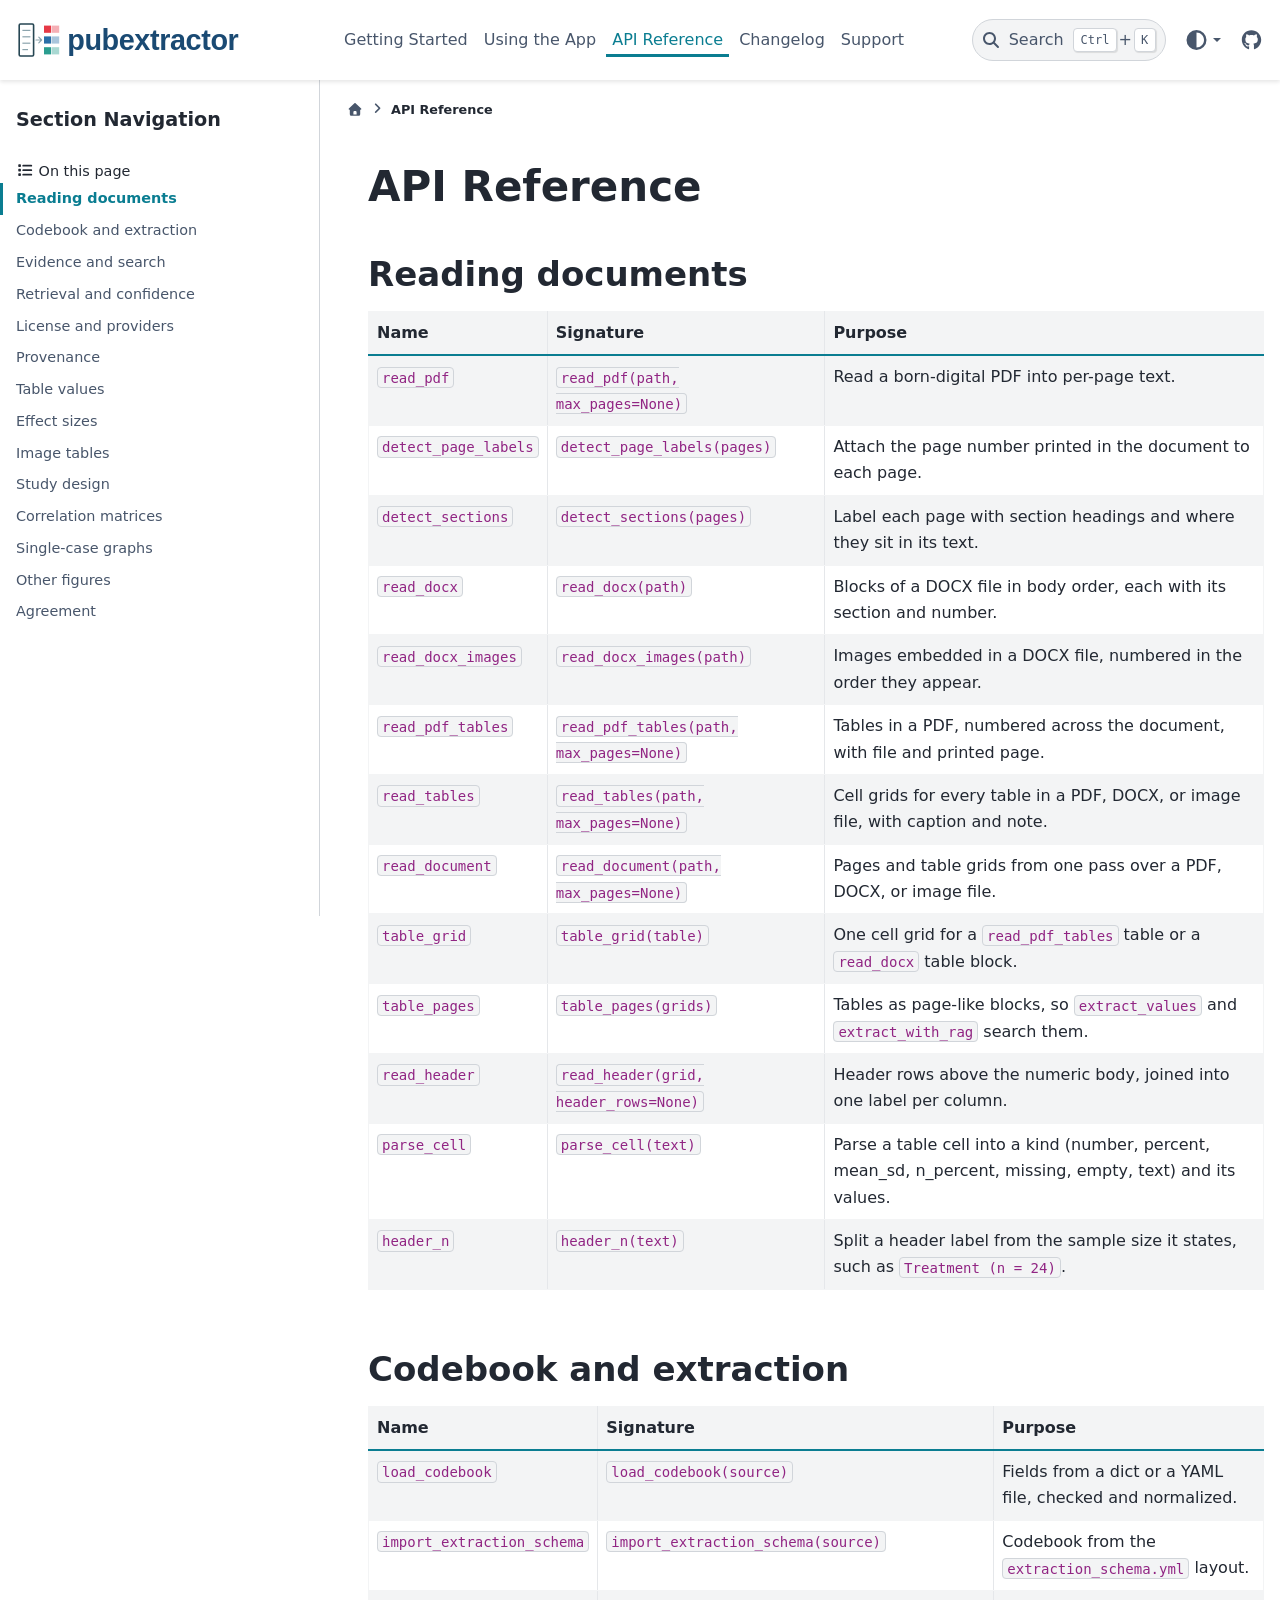
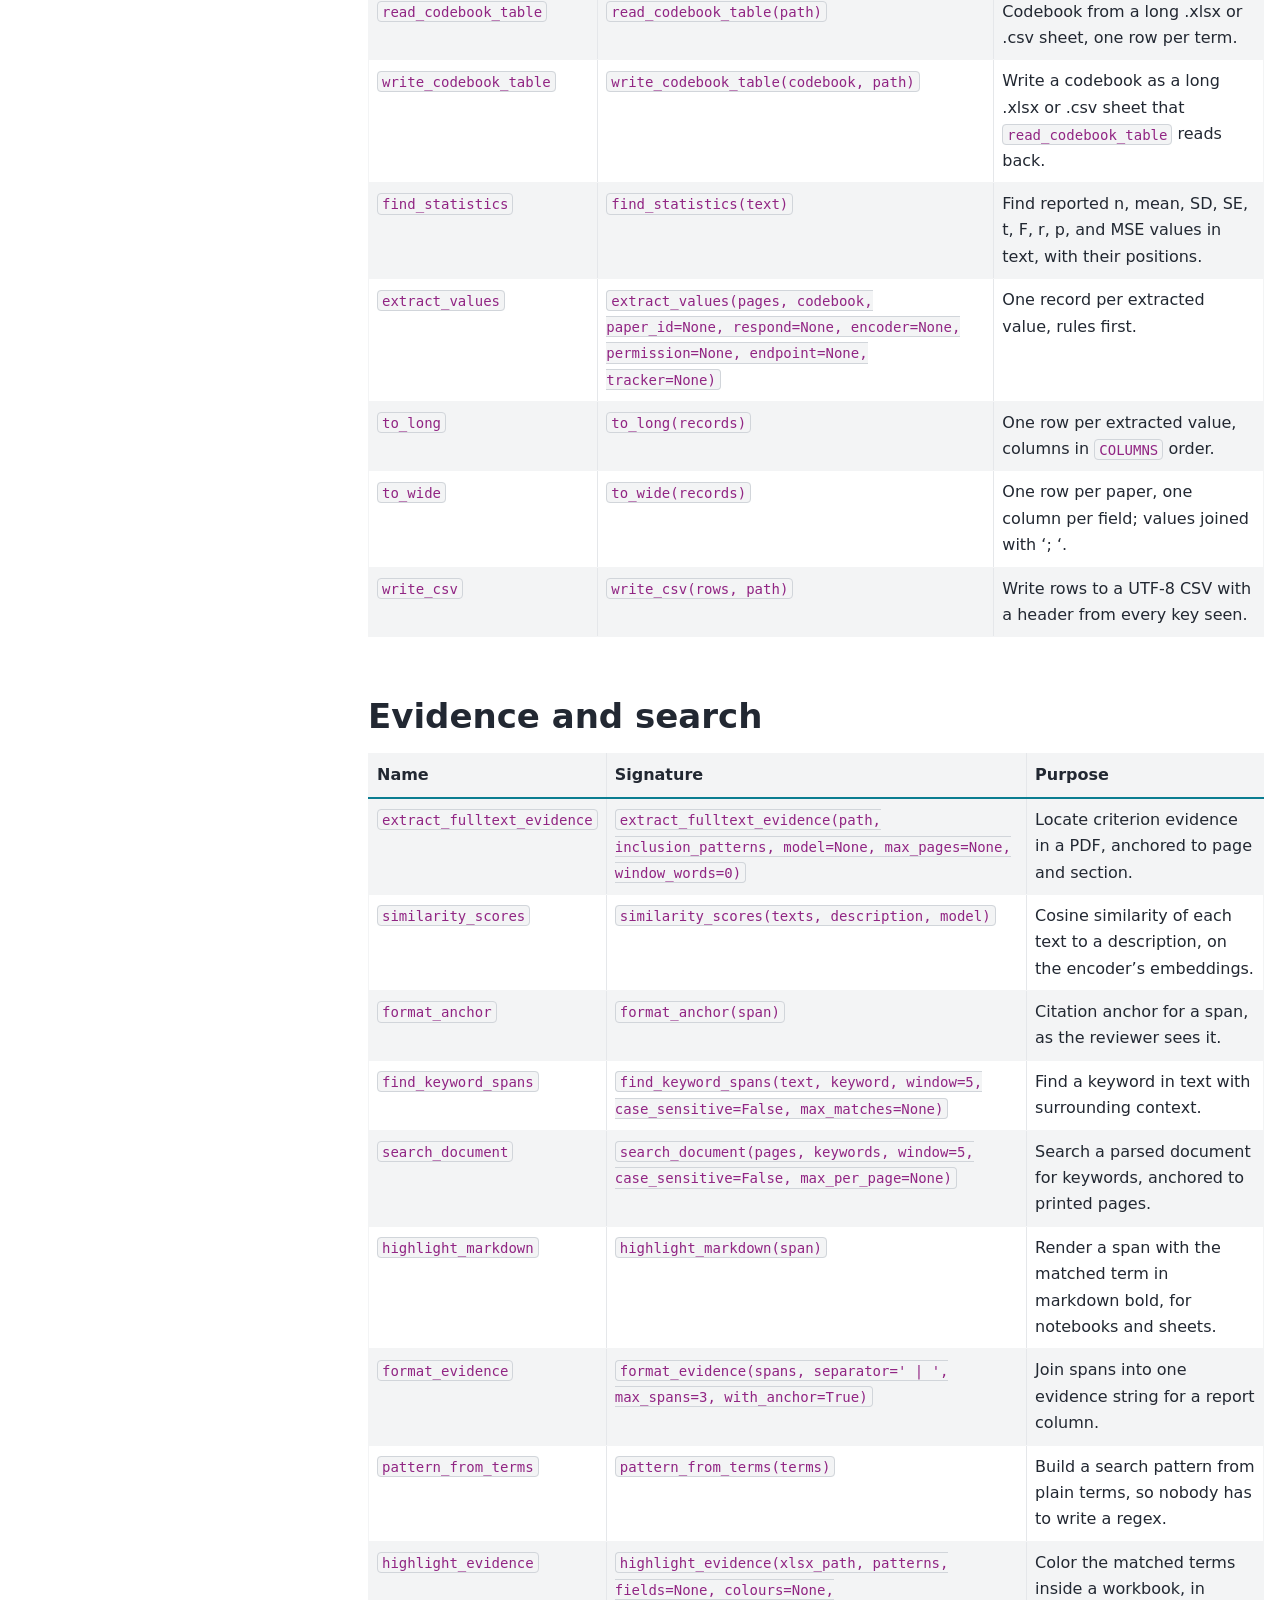
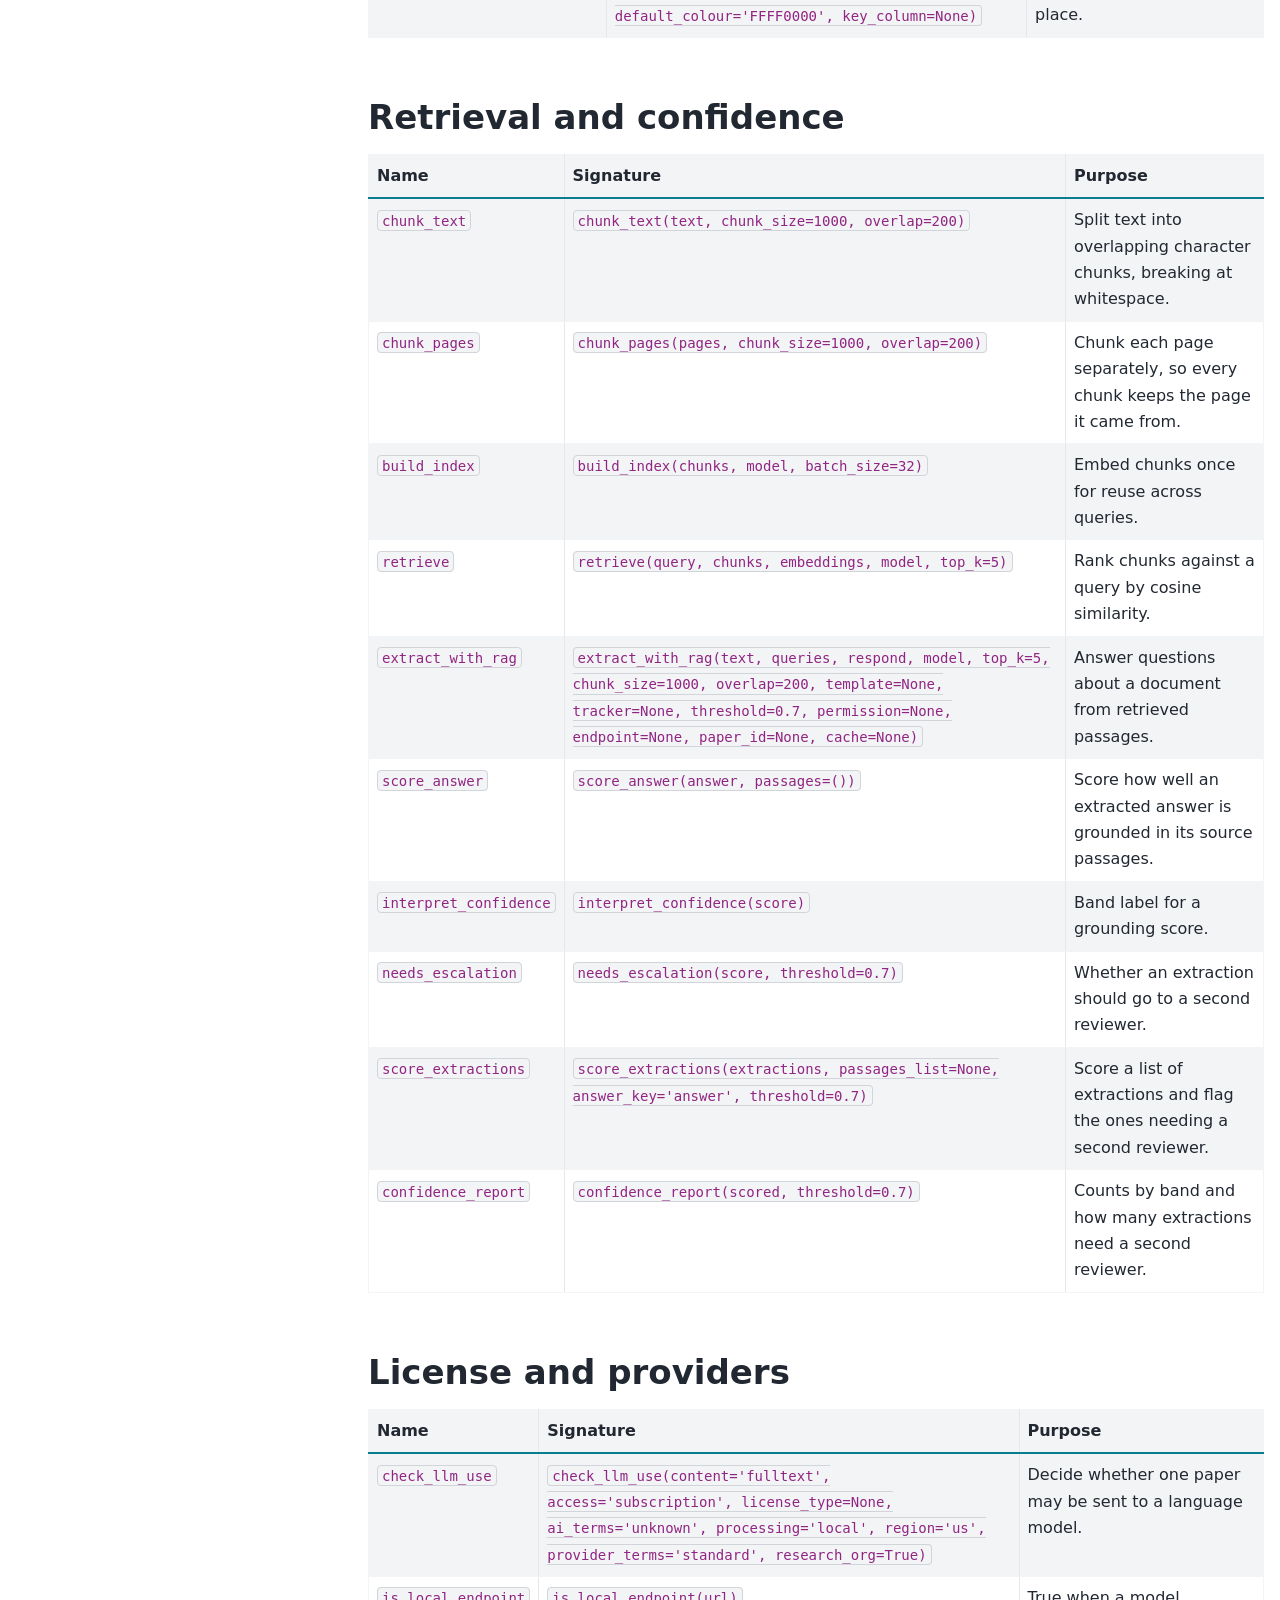
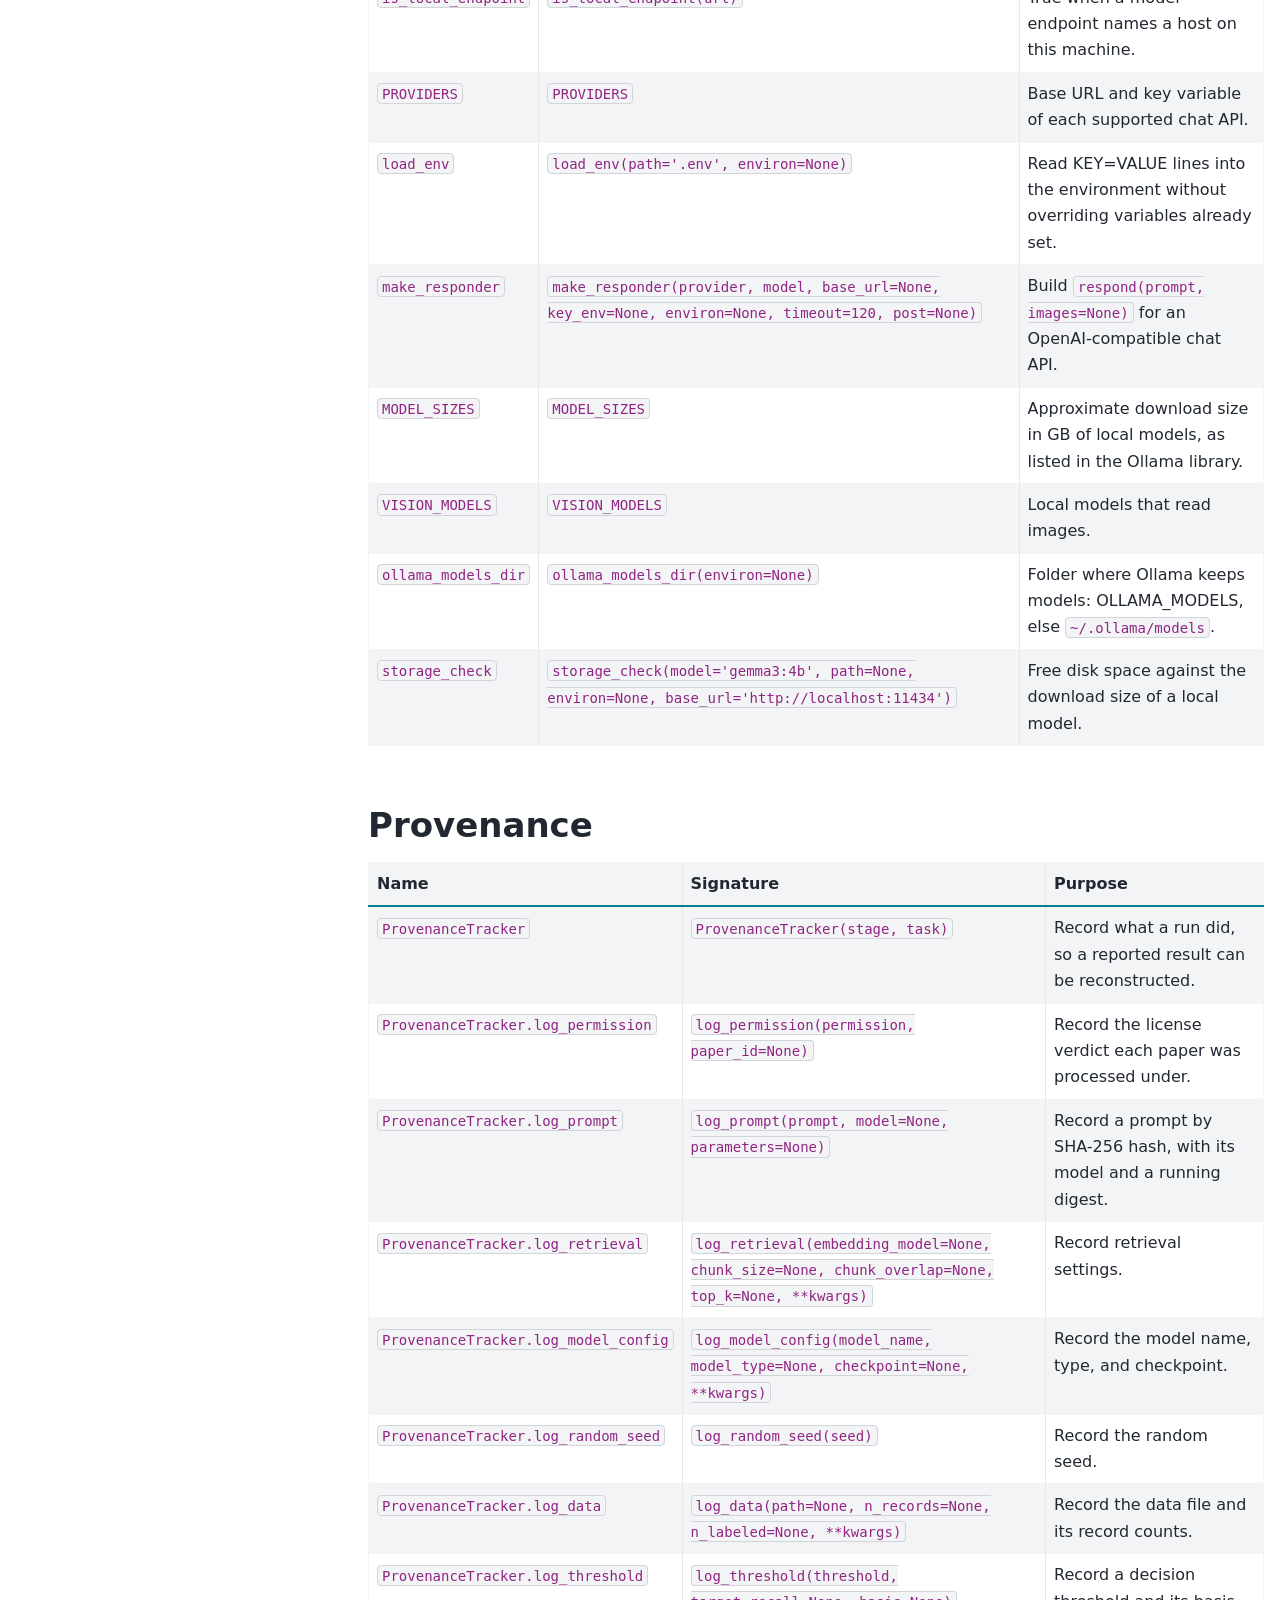
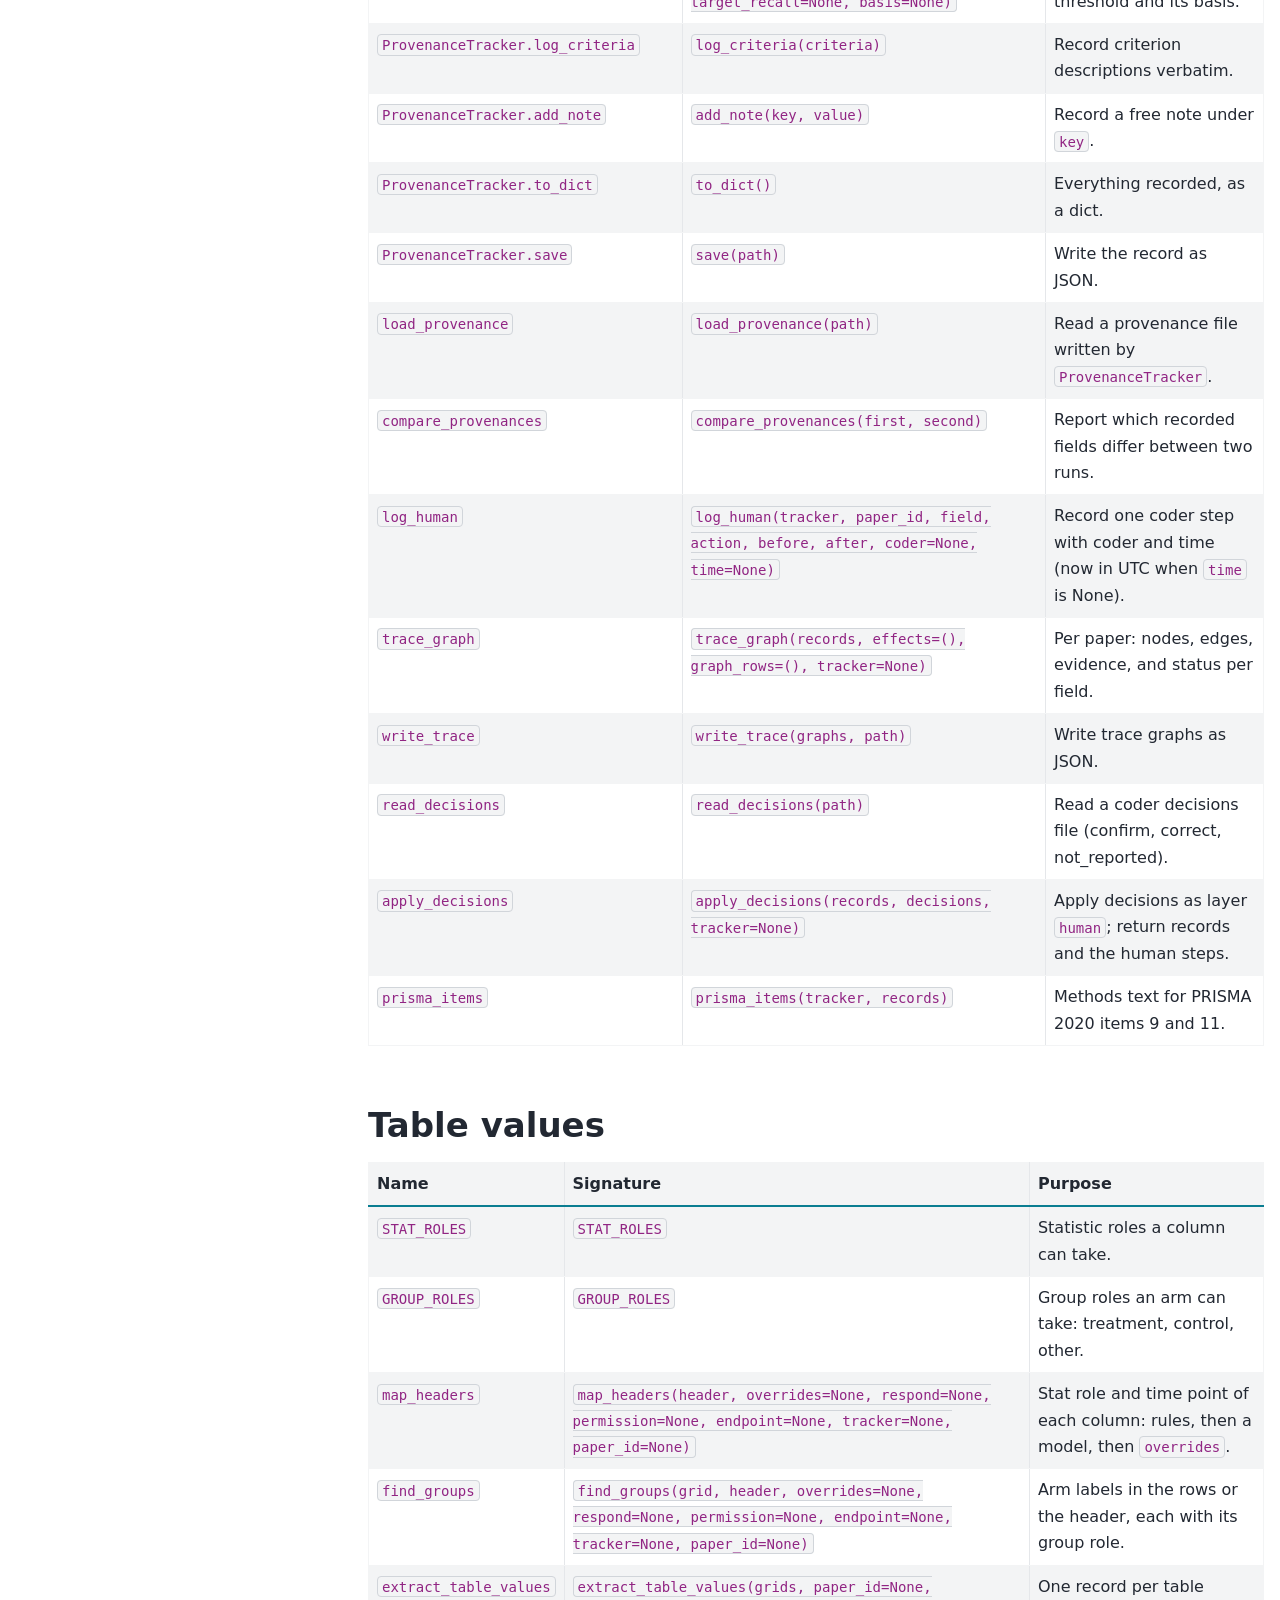
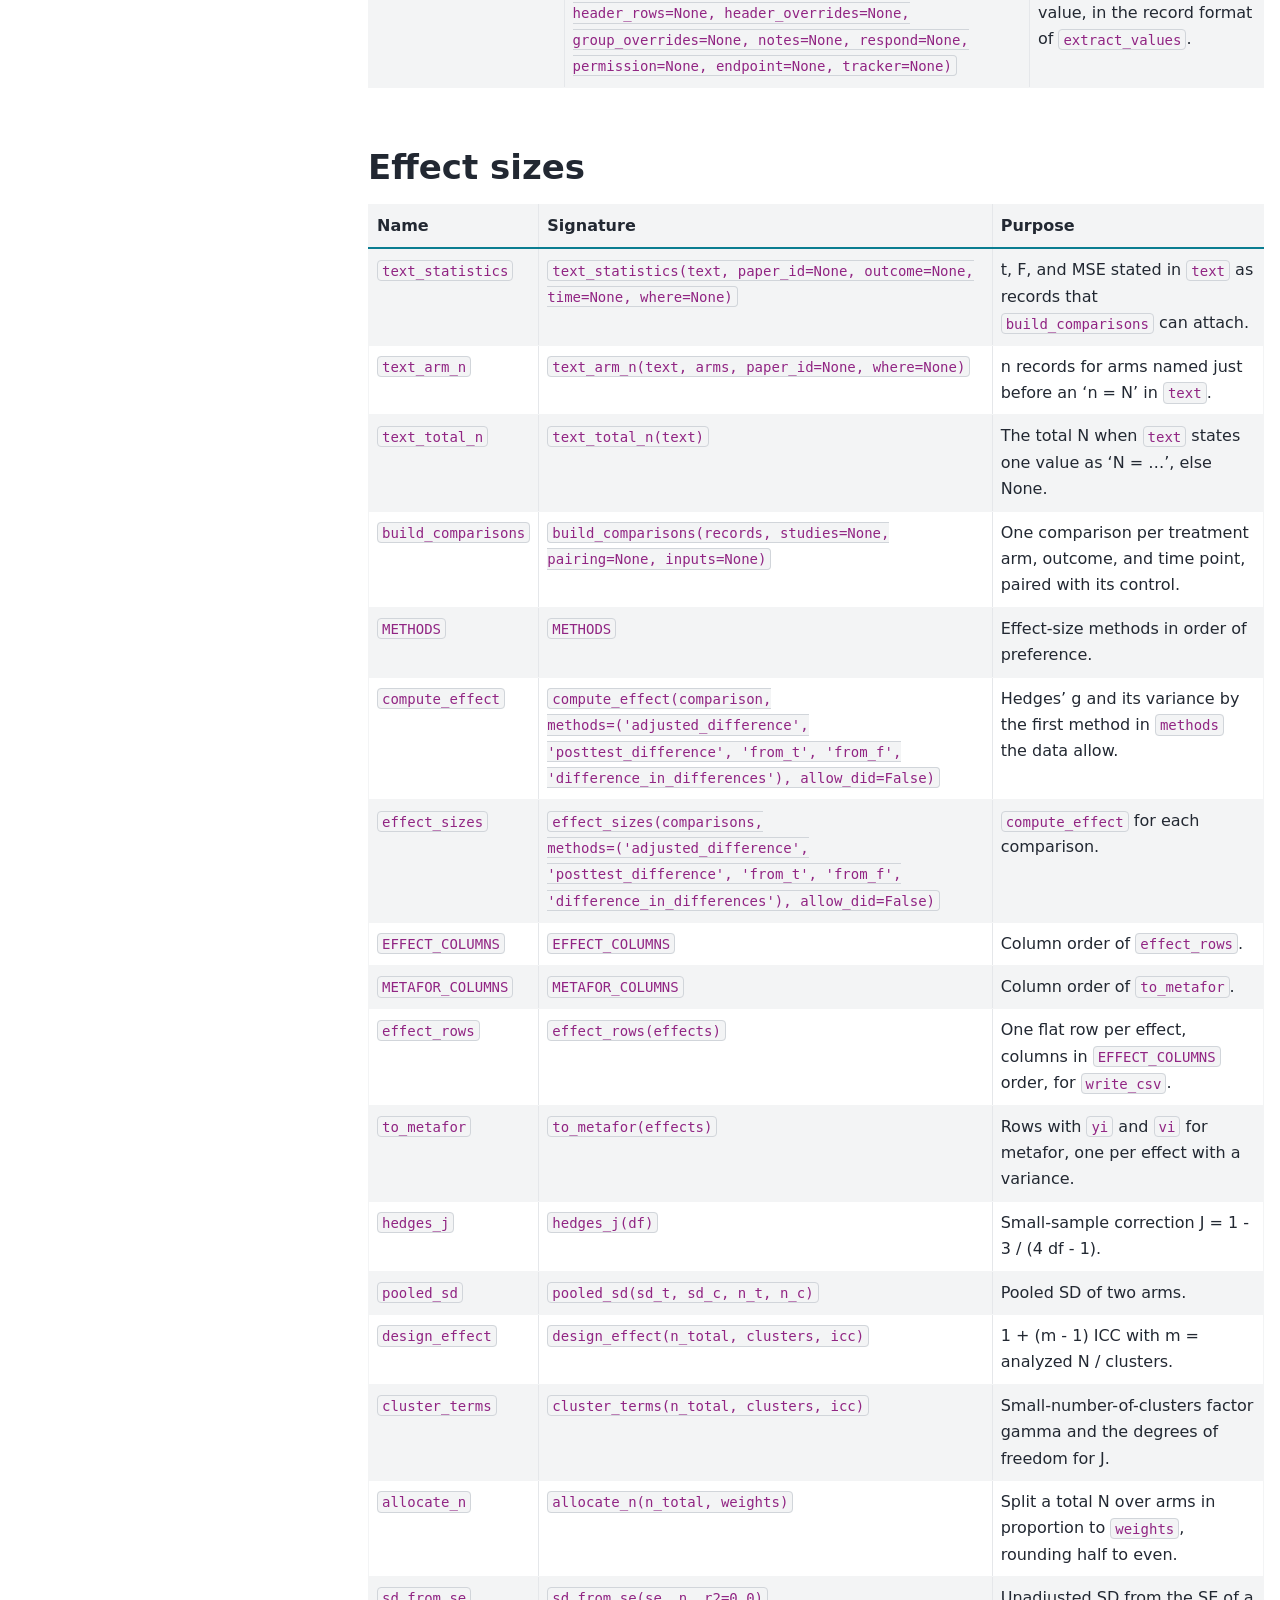
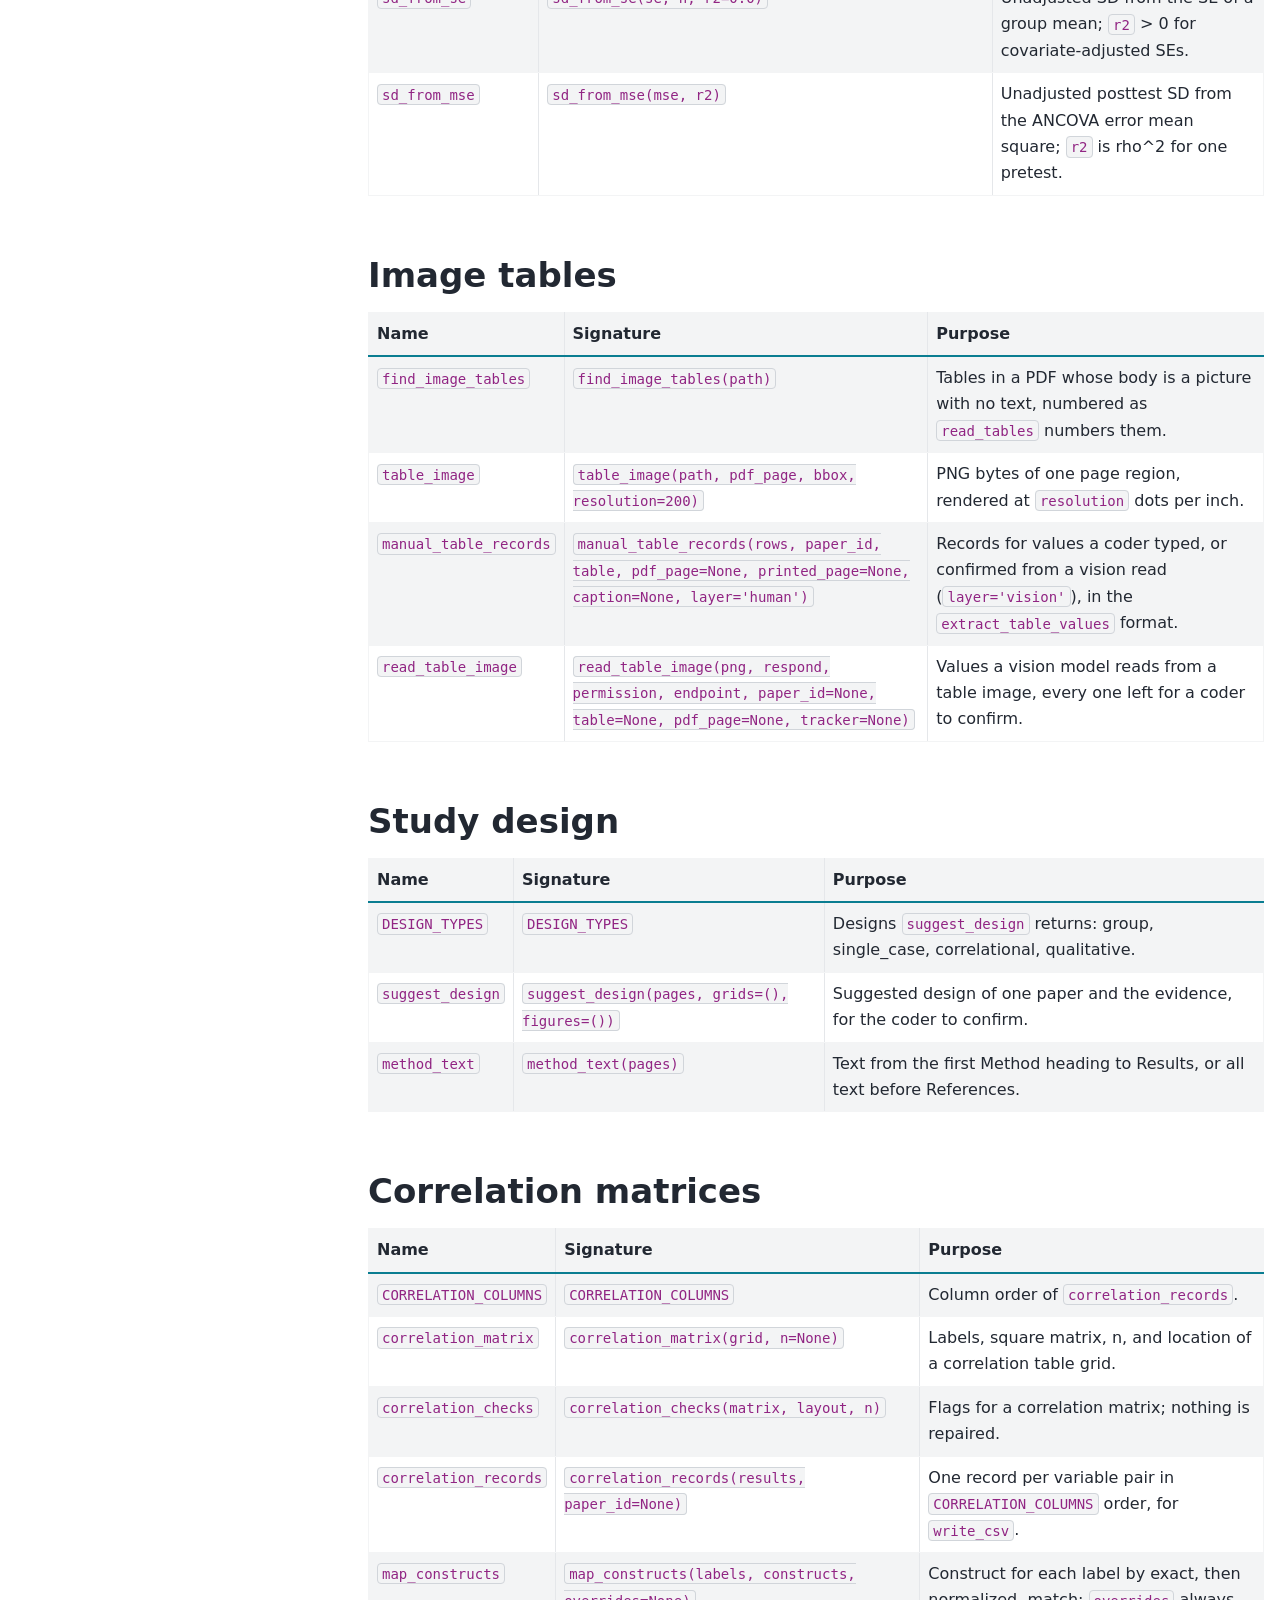
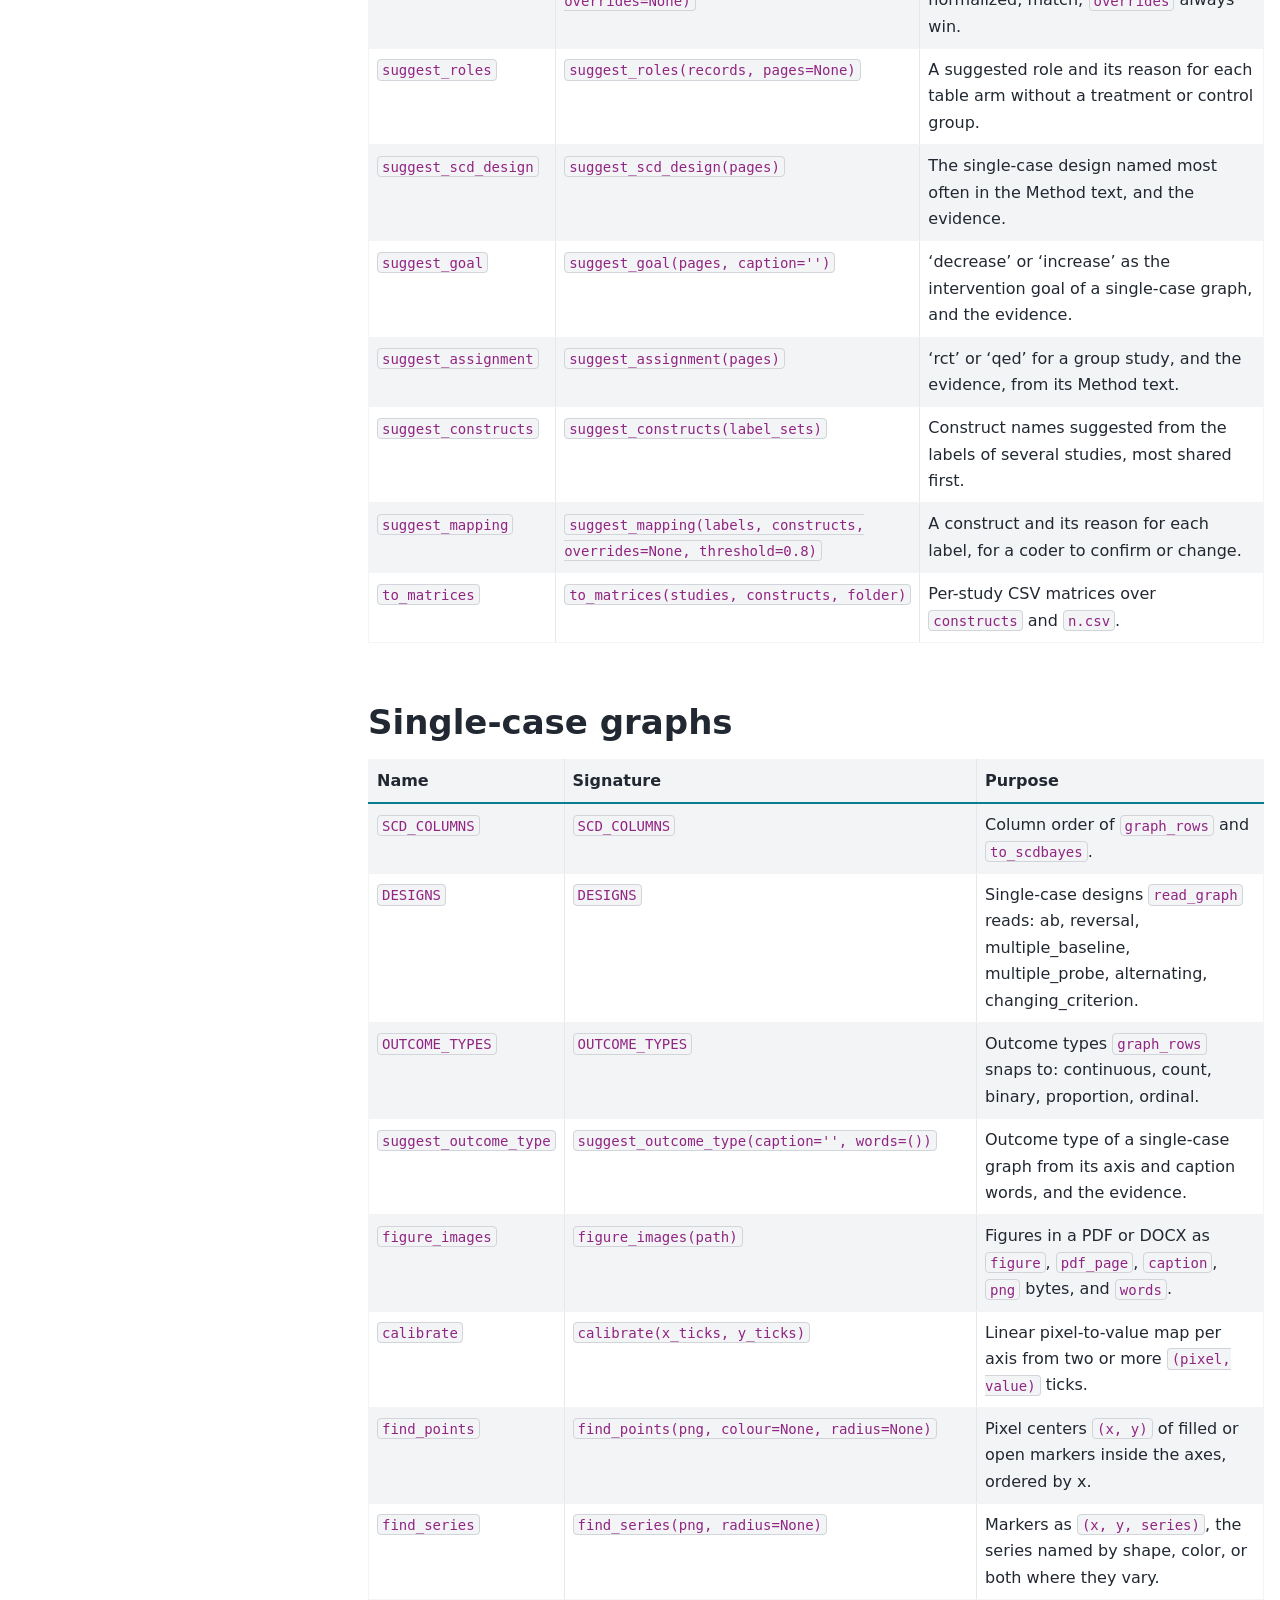
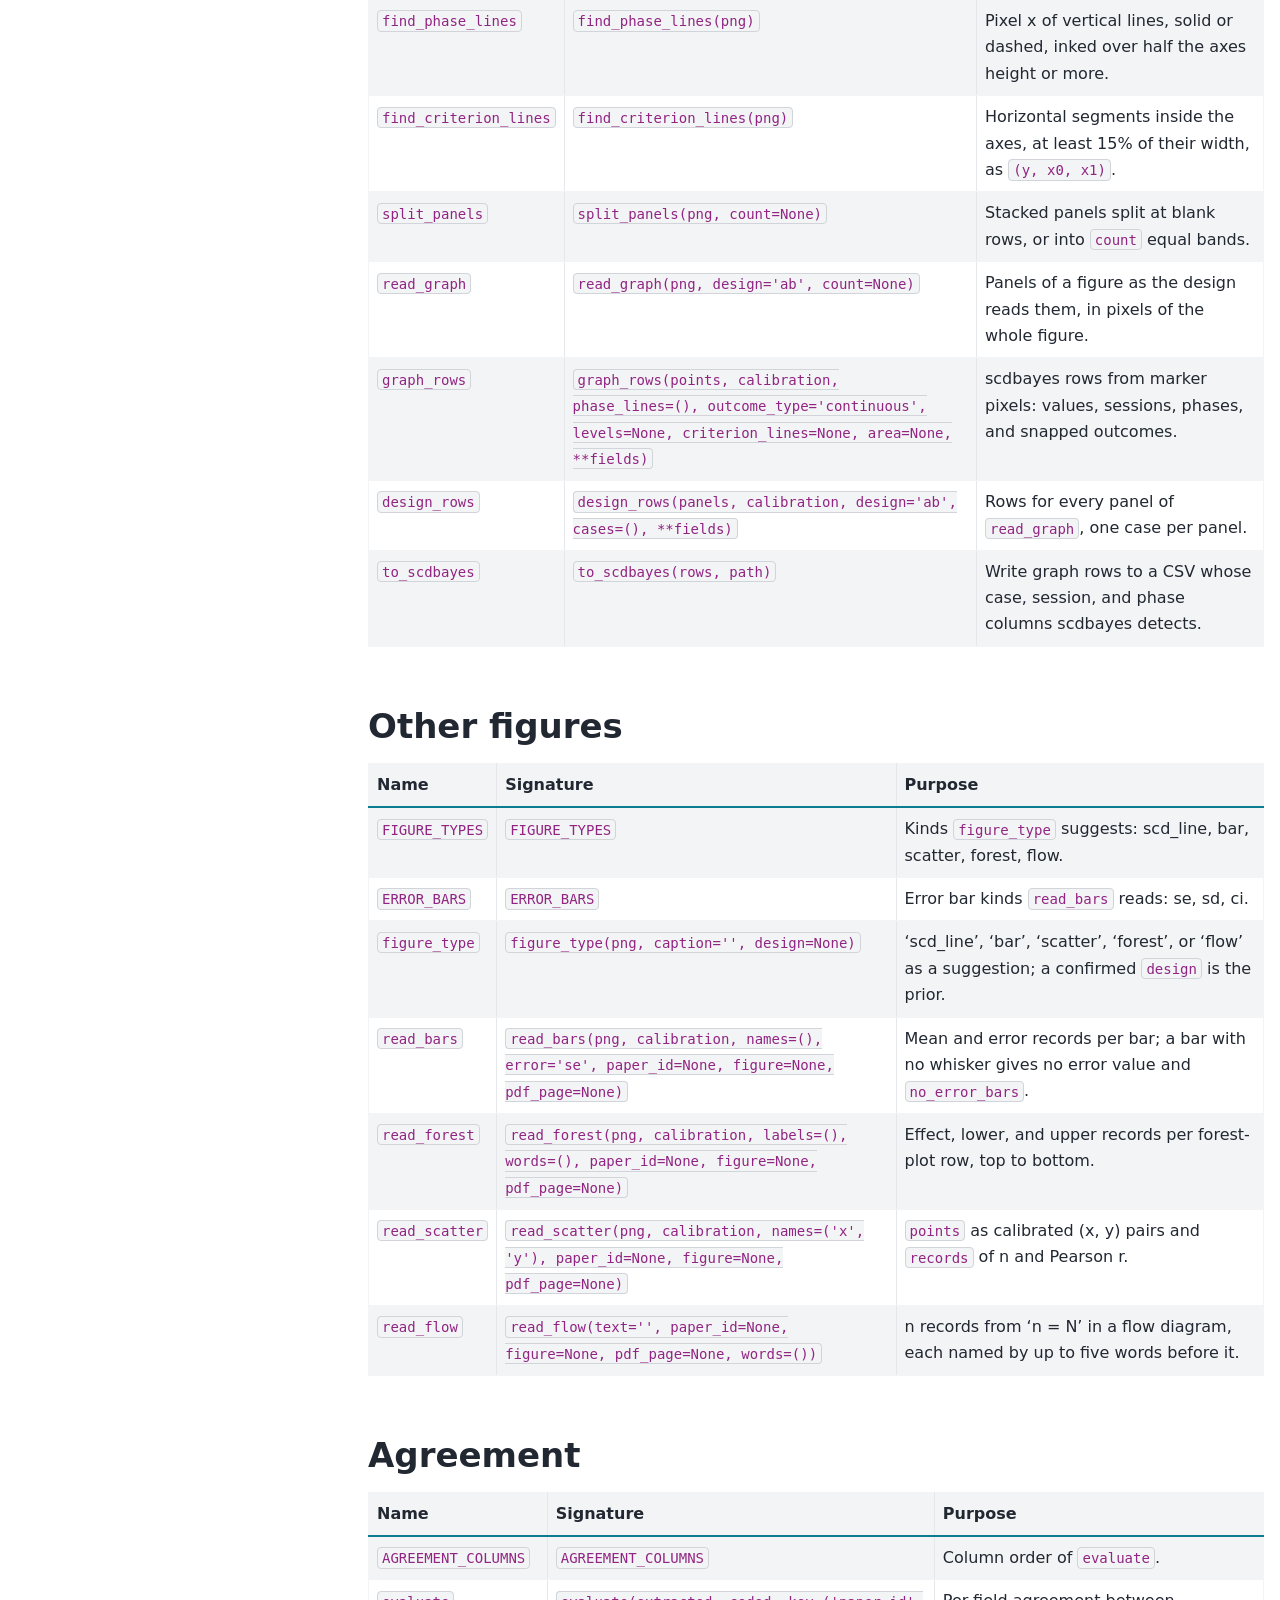
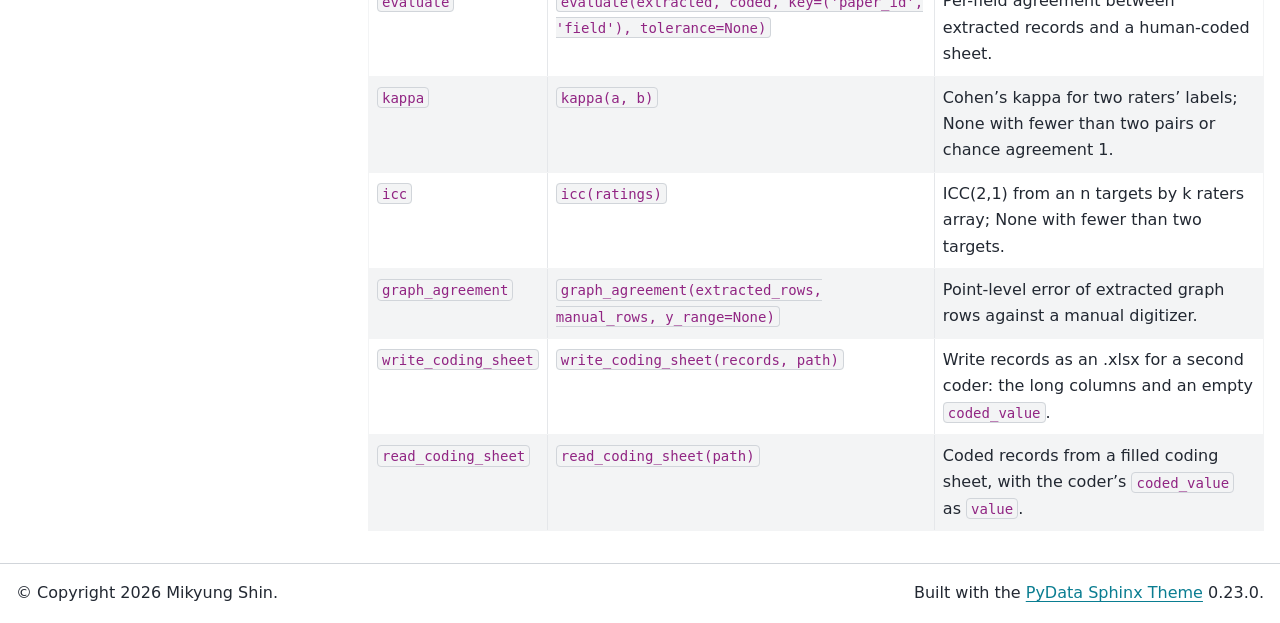
==== docs/api.html @ 02672075 "init commit" ====
<!DOCTYPE html>


<html lang="en" data-content_root="./" >

  <head>
    <meta charset="utf-8" />
    <meta name="viewport" content="width=device-width, initial-scale=1.0" /><meta name="viewport" content="width=device-width, initial-scale=1" />

    <title>API Reference &#8212; pubextractor  documentation</title>
  
  
  
  <script data-cfasync="false">
    document.documentElement.dataset.mode = localStorage.getItem("mode") || "";
    document.documentElement.dataset.theme = localStorage.getItem("theme") || "";
  </script>
  <!--
    this give us a css class that will be invisible only if js is disabled
  -->
  <noscript>
    <style>
      .pst-js-only { display: none !important; }

    </style>
  </noscript>
  
  <!-- Loaded before other Sphinx assets -->
  <link href="_static/styles/theme.css?digest=18bd87630a240e9c25be" rel="stylesheet" />
<link href="_static/styles/pydata-sphinx-theme.css?digest=18bd87630a240e9c25be" rel="stylesheet" />

    <link rel="stylesheet" type="text/css" href="_static/pygments.css?v=8f2a1f02" />
    <link rel="stylesheet" type="text/css" href="_static/custom.css?v=bf69dc6d" />
  
  <!-- So that users can add custom icons -->
  <script defer src="_static/scripts/fontawesome.js?digest=18bd87630a240e9c25be"></script>
  <!-- Pre-loaded scripts that we'll load fully later -->
  <link rel="preload" as="script" href="_static/scripts/bootstrap.js?digest=18bd87630a240e9c25be" />
<link rel="preload" as="script" href="_static/scripts/pydata-sphinx-theme.js?digest=18bd87630a240e9c25be" />

    <script src="_static/documentation_options.js?v=7f41d439"></script>
    <script src="_static/doctools.js?v=fd6eb6e6"></script>
    <script src="_static/sphinx_highlight.js?v=6ffebe34"></script>
    <script>DOCUMENTATION_OPTIONS.pagename = 'api';</script>
    <script>DOCUMENTATION_OPTIONS.search_as_you_type = false;</script>
    <link rel="index" title="Index" href="genindex.html" />
    <link rel="search" title="Search" href="search.html" />
    <link rel="next" title="Changelog" href="changelog.html" />
    <link rel="prev" title="Using the App" href="vignettes/using-the-app.html" />
  <meta name="viewport" content="width=device-width, initial-scale=1"/>
  <meta name="color-scheme" content="light dark"/>
  <meta name="docsearch:language" content="en"/>
  <meta name="docsearch:version" content="" />
  
    
    <script src="_static/searchtools.js"></script>
    <script src="_static/language_data.js"></script>
    <script src="searchindex.js"></script>
  
  </head>
  <body data-default-mode="">
  
  
  <div id="pst-skip-link" class="skip-link d-print-none"><a href="#main-content">Skip to main content</a></div>

  
  <div id="pst-scroll-pixel-helper"></div>
  
  <button type="button" class="btn rounded-pill" id="pst-back-to-top">
    <i class="fa-solid fa-arrow-up"></i>Back to top</button>
  
  
  
  
  <dialog id="pst-search-dialog">
    
<form class="bd-search d-flex align-items-center"
      action="search.html"
      method="get">
  <i class="fa-solid fa-magnifying-glass"></i>
  <input type="search"
         class="form-control"
         name="q"
         placeholder="Search the docs ..."
         aria-label="Search the docs ..."
         autocomplete="off"
         autocorrect="off"
         autocapitalize="off"
         spellcheck="false"/>
  <span class="search-button__kbd-shortcut"><kbd class="kbd-shortcut__modifier">Ctrl</kbd>+<kbd>K</kbd></span>
</form>
  </dialog>

  <div class="pst-async-banner-revealer d-none">
  <aside id="bd-header-version-warning" class="d-none d-print-none" aria-label="Version warning"></aside>
</div>

  
    <header id="pst-header" class="bd-header navbar navbar-expand-lg bd-navbar d-print-none">
<div class="bd-header__inner bd-page-width">
  <button type="button" class="pst-navbar-icon sidebar-toggle primary-toggle" aria-label="Site navigation">
    <span class="fa-solid fa-bars"></span>
  </button>
  
  
  <div class="col-lg-3 navbar-header-items__start">
    
      <div class="navbar-item">

  
    
  

<a class="navbar-brand logo" href="index.html">
  
  
  
  
  
    
    
      
    
    
    <img src="_static/logo.svg" class="logo__image only-light" alt="pubextractor  documentation - Home"/>
    <img src="_static/logo.svg" class="logo__image only-dark pst-js-only" alt="pubextractor  documentation - Home"/>
  
  
</a></div>
    
  </div>
  
  <div class="col-lg-9 navbar-header-items">
    
    <div class="me-auto navbar-header-items__center">
      
        <div class="navbar-item">
<nav>
  <ul class="bd-navbar-elements navbar-nav">
    
<li class="nav-item ">
  <a class="nav-link nav-internal" href="getting-started.html">
    Getting Started
  </a>
</li>


<li class="nav-item ">
  <a class="nav-link nav-internal" href="vignettes/using-the-app.html">
    Using the App
  </a>
</li>


<li class="nav-item current active">
  <a class="nav-link nav-internal" href="#" aria-current="page">
    API Reference
  </a>
</li>


<li class="nav-item ">
  <a class="nav-link nav-internal" href="changelog.html">
    Changelog
  </a>
</li>


<li class="nav-item ">
  <a class="nav-link nav-internal" href="support.html">
    Support
  </a>
</li>

  </ul>
</nav></div>
      
    </div>
    
    
    <div class="navbar-header-items__end">
      
        <div class="navbar-item navbar-persistent--container">
          

<button type="button" class="btn search-button-field search-button__button pst-js-only" title="Search" aria-label="Search" data-bs-placement="bottom" data-bs-toggle="tooltip">
 <i class="fa-solid fa-magnifying-glass"></i>
 <span class="search-button__default-text">Search</span>
 <span class="search-button__kbd-shortcut"><kbd class="kbd-shortcut__modifier">Ctrl</kbd>+<kbd class="kbd-shortcut__modifier">K</kbd></span>
</button>
        </div>
      
      
        <div class="navbar-item">

<div class="theme-switch-container dropdown pst-js-only" data-bs-toggle="tooltip" data-bs-placement="bottom" title="Color mode">
  <button type="button" class="btn btn-sm nav-link pst-navbar-icon theme-switch-button dropdown-toggle" aria-label="Color mode" data-bs-toggle="dropdown">
    <i class="theme-switch fa-solid fa-sun fa-lg fa-fw" data-mode="light" title="Light"></i>
    <i class="theme-switch fa-solid fa-moon fa-lg fa-fw" data-mode="dark" title="Dark"></i>
    <i class="theme-switch fa-solid fa-circle-half-stroke fa-lg fa-fw" data-mode="auto" title="System Settings"></i>
  </button>
  <ul class="dropdown-menu dropdown-menu-end">
    <li><button type="button" class="dropdown-item d-flex align-items-center theme-change-button" data-mode="auto"><i class="fa-solid fa-circle-half-stroke fa-lg fa-fw me-1"></i>System Settings</button></li>
    <li><button type="button" class="dropdown-item d-flex align-items-center theme-change-button" data-mode="light"><i class="fa-solid fa-sun fa-lg fa-fw me-1"></i>Light</button></li>
    <li><button type="button" class="dropdown-item d-flex align-items-center theme-change-button" data-mode="dark"><i class="fa-solid fa-moon fa-lg fa-fw me-1"></i>Dark</button></li>
  </ul>
</div></div>
      
        <div class="navbar-item"><ul class="navbar-icon-links"
    aria-label="Icon Links">
        <li class="nav-item">
          
          
          
          
          
          
          
          
          <a href="https://github.com/mshin77/pubextractor" title="GitHub" class="nav-link pst-navbar-icon" rel="noopener" target="_blank" data-bs-toggle="tooltip" data-bs-placement="bottom"><i class="fa-brands fa-github fa-lg" aria-hidden="true"></i><span class="visually-hidden">GitHub</span></a>
        </li>
</ul></div>
      
    </div>
    
  </div>
  
  
    <div class="navbar-persistent--mobile">

<button type="button" class="btn search-button-field search-button__button pst-js-only" title="Search" aria-label="Search" data-bs-placement="bottom" data-bs-toggle="tooltip">
 <i class="fa-solid fa-magnifying-glass"></i>
 <span class="search-button__default-text">Search</span>
 <span class="search-button__kbd-shortcut"><kbd class="kbd-shortcut__modifier">Ctrl</kbd>+<kbd class="kbd-shortcut__modifier">K</kbd></span>
</button>
    </div>
  

  
</div>

    </header>
  

  <div class="bd-container">
    <div class="bd-container__inner bd-page-width">
      
      
      
      <dialog id="pst-primary-sidebar-modal"></dialog>
      <div id="pst-primary-sidebar" class="bd-sidebar-primary bd-sidebar">
        

  
  <div class="sidebar-header-items sidebar-primary__section">
    
    
      <div class="sidebar-header-items__center">
        
          
          
            <div class="navbar-item">
<nav>
  <ul class="bd-navbar-elements navbar-nav">
    
<li class="nav-item ">
  <a class="nav-link nav-internal" href="getting-started.html">
    Getting Started
  </a>
</li>


<li class="nav-item ">
  <a class="nav-link nav-internal" href="vignettes/using-the-app.html">
    Using the App
  </a>
</li>


<li class="nav-item current active">
  <a class="nav-link nav-internal" href="#" aria-current="page">
    API Reference
  </a>
</li>


<li class="nav-item ">
  <a class="nav-link nav-internal" href="changelog.html">
    Changelog
  </a>
</li>


<li class="nav-item ">
  <a class="nav-link nav-internal" href="support.html">
    Support
  </a>
</li>

  </ul>
</nav></div>
          
        
      </div>
    
    
    
      <div class="sidebar-header-items__end">
        
          <div class="navbar-item">

<div class="theme-switch-container dropdown pst-js-only" data-bs-toggle="tooltip" data-bs-placement="bottom" title="Color mode">
  <button type="button" class="btn btn-sm nav-link pst-navbar-icon theme-switch-button dropdown-toggle" aria-label="Color mode" data-bs-toggle="dropdown">
    <i class="theme-switch fa-solid fa-sun fa-lg fa-fw" data-mode="light" title="Light"></i>
    <i class="theme-switch fa-solid fa-moon fa-lg fa-fw" data-mode="dark" title="Dark"></i>
    <i class="theme-switch fa-solid fa-circle-half-stroke fa-lg fa-fw" data-mode="auto" title="System Settings"></i>
  </button>
  <ul class="dropdown-menu dropdown-menu-end">
    <li><button type="button" class="dropdown-item d-flex align-items-center theme-change-button" data-mode="auto"><i class="fa-solid fa-circle-half-stroke fa-lg fa-fw me-1"></i>System Settings</button></li>
    <li><button type="button" class="dropdown-item d-flex align-items-center theme-change-button" data-mode="light"><i class="fa-solid fa-sun fa-lg fa-fw me-1"></i>Light</button></li>
    <li><button type="button" class="dropdown-item d-flex align-items-center theme-change-button" data-mode="dark"><i class="fa-solid fa-moon fa-lg fa-fw me-1"></i>Dark</button></li>
  </ul>
</div></div>
        
          <div class="navbar-item"><ul class="navbar-icon-links"
    aria-label="Icon Links">
        <li class="nav-item">
          
          
          
          
          
          
          
          
          <a href="https://github.com/mshin77/pubextractor" title="GitHub" class="nav-link pst-navbar-icon" rel="noopener" target="_blank" data-bs-toggle="tooltip" data-bs-placement="bottom"><i class="fa-brands fa-github fa-lg" aria-hidden="true"></i><span class="visually-hidden">GitHub</span></a>
        </li>
</ul></div>
        
      </div>
    
  </div>
  
    <div class="sidebar-primary-items__start sidebar-primary__section">
        <div class="sidebar-primary-item">

<nav class="bd-docs-nav bd-links"
     aria-label="Section Navigation">
  <p class="bd-links__title" role="heading" aria-level="1">Section Navigation</p>
  <div class="bd-toc-item navbar-nav"></div>
</nav></div>
        <div class="sidebar-primary-item">
<div
    id="pst-page-navigation-heading-2"
    class="page-toc tocsection onthispage">
    <i class="fa-solid fa-list"></i> On this page
  </div>
  <nav id="pst-page-toc-nav" class="page-toc" aria-labelledby="pst-page-navigation-heading-2">
    <ul class="pst-show_toc_level nav section-nav flex-column">
<li class="toc-h2 nav-item toc-entry"><a class="reference internal nav-link" href="#reading-documents">Reading documents</a></li>
<li class="toc-h2 nav-item toc-entry"><a class="reference internal nav-link" href="#codebook-and-extraction">Codebook and extraction</a></li>
<li class="toc-h2 nav-item toc-entry"><a class="reference internal nav-link" href="#evidence-and-search">Evidence and search</a></li>
<li class="toc-h2 nav-item toc-entry"><a class="reference internal nav-link" href="#retrieval-and-confidence">Retrieval and confidence</a></li>
<li class="toc-h2 nav-item toc-entry"><a class="reference internal nav-link" href="#license-and-providers">License and providers</a></li>
<li class="toc-h2 nav-item toc-entry"><a class="reference internal nav-link" href="#provenance">Provenance</a></li>
<li class="toc-h2 nav-item toc-entry"><a class="reference internal nav-link" href="#table-values">Table values</a></li>
<li class="toc-h2 nav-item toc-entry"><a class="reference internal nav-link" href="#effect-sizes">Effect sizes</a></li>
<li class="toc-h2 nav-item toc-entry"><a class="reference internal nav-link" href="#image-tables">Image tables</a></li>
<li class="toc-h2 nav-item toc-entry"><a class="reference internal nav-link" href="#study-design">Study design</a></li>
<li class="toc-h2 nav-item toc-entry"><a class="reference internal nav-link" href="#correlation-matrices">Correlation matrices</a></li>
<li class="toc-h2 nav-item toc-entry"><a class="reference internal nav-link" href="#single-case-graphs">Single-case graphs</a></li>
<li class="toc-h2 nav-item toc-entry"><a class="reference internal nav-link" href="#other-figures">Other figures</a></li>
<li class="toc-h2 nav-item toc-entry"><a class="reference internal nav-link" href="#agreement">Agreement</a></li>
</ul>
  </nav></div>
    </div>
  
  
  <div class="sidebar-primary-items__end sidebar-primary__section">
      <div class="sidebar-primary-item">
<div id="ethical-ad-placement"
      class="flat"
      data-ea-publisher="readthedocs"
      data-ea-type="readthedocs-sidebar"
      data-ea-manual="true">
</div></div>
  </div>


      </div>
      
      <main id="main-content" class="bd-main" role="main">
        
        
          <div class="bd-content">
            <div class="bd-article-container">
              
              <div class="bd-header-article d-print-none">
<div class="header-article-items header-article__inner">
  
    <div class="header-article-items__start">
      
        <div class="header-article-item">

<nav aria-label="Breadcrumb" class="d-print-none">
  <ul class="bd-breadcrumbs">
    
    <li class="breadcrumb-item breadcrumb-home">
      <a href="index.html" class="nav-link" aria-label="Home">
        <i class="fa-solid fa-home"></i>
      </a>
    </li>
    <li class="breadcrumb-item active" aria-current="page"><span class="ellipsis">API Reference</span></li>
  </ul>
</nav>
</div>
      
    </div>
  
  
</div>
</div>
              
              
              
                
<div id="searchbox"></div>
                <article class="bd-article">
                  
  <section id="api-reference">
<h1>API Reference<a class="headerlink" href="#api-reference" title="Link to this heading">#</a></h1>
<section id="reading-documents">
<h2>Reading documents<a class="headerlink" href="#reading-documents" title="Link to this heading">#</a></h2>
<div class="pst-scrollable-table-container"><table class="table">
<thead>
<tr class="row-odd"><th class="head"><p>Name</p></th>
<th class="head"><p>Signature</p></th>
<th class="head"><p>Purpose</p></th>
</tr>
</thead>
<tbody>
<tr class="row-even"><td><p><code class="docutils literal notranslate"><span class="pre">read_pdf</span></code></p></td>
<td><p><code class="docutils literal notranslate"><span class="pre">read_pdf(path,</span> <span class="pre">max_pages=None)</span></code></p></td>
<td><p>Read a born-digital PDF into per-page text.</p></td>
</tr>
<tr class="row-odd"><td><p><code class="docutils literal notranslate"><span class="pre">detect_page_labels</span></code></p></td>
<td><p><code class="docutils literal notranslate"><span class="pre">detect_page_labels(pages)</span></code></p></td>
<td><p>Attach the page number printed in the document to each page.</p></td>
</tr>
<tr class="row-even"><td><p><code class="docutils literal notranslate"><span class="pre">detect_sections</span></code></p></td>
<td><p><code class="docutils literal notranslate"><span class="pre">detect_sections(pages)</span></code></p></td>
<td><p>Label each page with section headings and where they sit in its text.</p></td>
</tr>
<tr class="row-odd"><td><p><code class="docutils literal notranslate"><span class="pre">read_docx</span></code></p></td>
<td><p><code class="docutils literal notranslate"><span class="pre">read_docx(path)</span></code></p></td>
<td><p>Blocks of a DOCX file in body order, each with its section and number.</p></td>
</tr>
<tr class="row-even"><td><p><code class="docutils literal notranslate"><span class="pre">read_docx_images</span></code></p></td>
<td><p><code class="docutils literal notranslate"><span class="pre">read_docx_images(path)</span></code></p></td>
<td><p>Images embedded in a DOCX file, numbered in the order they appear.</p></td>
</tr>
<tr class="row-odd"><td><p><code class="docutils literal notranslate"><span class="pre">read_pdf_tables</span></code></p></td>
<td><p><code class="docutils literal notranslate"><span class="pre">read_pdf_tables(path,</span> <span class="pre">max_pages=None)</span></code></p></td>
<td><p>Tables in a PDF, numbered across the document, with file and printed page.</p></td>
</tr>
<tr class="row-even"><td><p><code class="docutils literal notranslate"><span class="pre">read_tables</span></code></p></td>
<td><p><code class="docutils literal notranslate"><span class="pre">read_tables(path,</span> <span class="pre">max_pages=None)</span></code></p></td>
<td><p>Cell grids for every table in a PDF, DOCX, or image file, with caption and note.</p></td>
</tr>
<tr class="row-odd"><td><p><code class="docutils literal notranslate"><span class="pre">read_document</span></code></p></td>
<td><p><code class="docutils literal notranslate"><span class="pre">read_document(path,</span> <span class="pre">max_pages=None)</span></code></p></td>
<td><p>Pages and table grids from one pass over a PDF, DOCX, or image file.</p></td>
</tr>
<tr class="row-even"><td><p><code class="docutils literal notranslate"><span class="pre">table_grid</span></code></p></td>
<td><p><code class="docutils literal notranslate"><span class="pre">table_grid(table)</span></code></p></td>
<td><p>One cell grid for a <code class="docutils literal notranslate"><span class="pre">read_pdf_tables</span></code> table or a <code class="docutils literal notranslate"><span class="pre">read_docx</span></code> table block.</p></td>
</tr>
<tr class="row-odd"><td><p><code class="docutils literal notranslate"><span class="pre">table_pages</span></code></p></td>
<td><p><code class="docutils literal notranslate"><span class="pre">table_pages(grids)</span></code></p></td>
<td><p>Tables as page-like blocks, so <code class="docutils literal notranslate"><span class="pre">extract_values</span></code> and <code class="docutils literal notranslate"><span class="pre">extract_with_rag</span></code> search them.</p></td>
</tr>
<tr class="row-even"><td><p><code class="docutils literal notranslate"><span class="pre">read_header</span></code></p></td>
<td><p><code class="docutils literal notranslate"><span class="pre">read_header(grid,</span> <span class="pre">header_rows=None)</span></code></p></td>
<td><p>Header rows above the numeric body, joined into one label per column.</p></td>
</tr>
<tr class="row-odd"><td><p><code class="docutils literal notranslate"><span class="pre">parse_cell</span></code></p></td>
<td><p><code class="docutils literal notranslate"><span class="pre">parse_cell(text)</span></code></p></td>
<td><p>Parse a table cell into a kind (number, percent, mean_sd, n_percent, missing, empty, text) and its values.</p></td>
</tr>
<tr class="row-even"><td><p><code class="docutils literal notranslate"><span class="pre">header_n</span></code></p></td>
<td><p><code class="docutils literal notranslate"><span class="pre">header_n(text)</span></code></p></td>
<td><p>Split a header label from the sample size it states, such as <code class="docutils literal notranslate"><span class="pre">Treatment</span> <span class="pre">(n</span> <span class="pre">=</span> <span class="pre">24)</span></code>.</p></td>
</tr>
</tbody>
</table>
</div>
</section>
<section id="codebook-and-extraction">
<h2>Codebook and extraction<a class="headerlink" href="#codebook-and-extraction" title="Link to this heading">#</a></h2>
<div class="pst-scrollable-table-container"><table class="table">
<thead>
<tr class="row-odd"><th class="head"><p>Name</p></th>
<th class="head"><p>Signature</p></th>
<th class="head"><p>Purpose</p></th>
</tr>
</thead>
<tbody>
<tr class="row-even"><td><p><code class="docutils literal notranslate"><span class="pre">load_codebook</span></code></p></td>
<td><p><code class="docutils literal notranslate"><span class="pre">load_codebook(source)</span></code></p></td>
<td><p>Fields from a dict or a YAML file, checked and normalized.</p></td>
</tr>
<tr class="row-odd"><td><p><code class="docutils literal notranslate"><span class="pre">import_extraction_schema</span></code></p></td>
<td><p><code class="docutils literal notranslate"><span class="pre">import_extraction_schema(source)</span></code></p></td>
<td><p>Codebook from the <code class="docutils literal notranslate"><span class="pre">extraction_schema.yml</span></code> layout.</p></td>
</tr>
<tr class="row-even"><td><p><code class="docutils literal notranslate"><span class="pre">read_codebook_table</span></code></p></td>
<td><p><code class="docutils literal notranslate"><span class="pre">read_codebook_table(path)</span></code></p></td>
<td><p>Codebook from a long .xlsx or .csv sheet, one row per term.</p></td>
</tr>
<tr class="row-odd"><td><p><code class="docutils literal notranslate"><span class="pre">write_codebook_table</span></code></p></td>
<td><p><code class="docutils literal notranslate"><span class="pre">write_codebook_table(codebook,</span> <span class="pre">path)</span></code></p></td>
<td><p>Write a codebook as a long .xlsx or .csv sheet that <code class="docutils literal notranslate"><span class="pre">read_codebook_table</span></code> reads back.</p></td>
</tr>
<tr class="row-even"><td><p><code class="docutils literal notranslate"><span class="pre">find_statistics</span></code></p></td>
<td><p><code class="docutils literal notranslate"><span class="pre">find_statistics(text)</span></code></p></td>
<td><p>Find reported n, mean, SD, SE, t, F, r, p, and MSE values in text, with their positions.</p></td>
</tr>
<tr class="row-odd"><td><p><code class="docutils literal notranslate"><span class="pre">extract_values</span></code></p></td>
<td><p><code class="docutils literal notranslate"><span class="pre">extract_values(pages,</span> <span class="pre">codebook,</span> <span class="pre">paper_id=None,</span> <span class="pre">respond=None,</span> <span class="pre">encoder=None,</span> <span class="pre">permission=None,</span> <span class="pre">endpoint=None,</span> <span class="pre">tracker=None)</span></code></p></td>
<td><p>One record per extracted value, rules first.</p></td>
</tr>
<tr class="row-even"><td><p><code class="docutils literal notranslate"><span class="pre">to_long</span></code></p></td>
<td><p><code class="docutils literal notranslate"><span class="pre">to_long(records)</span></code></p></td>
<td><p>One row per extracted value, columns in <code class="docutils literal notranslate"><span class="pre">COLUMNS</span></code> order.</p></td>
</tr>
<tr class="row-odd"><td><p><code class="docutils literal notranslate"><span class="pre">to_wide</span></code></p></td>
<td><p><code class="docutils literal notranslate"><span class="pre">to_wide(records)</span></code></p></td>
<td><p>One row per paper, one column per field; values joined with ‘; ‘.</p></td>
</tr>
<tr class="row-even"><td><p><code class="docutils literal notranslate"><span class="pre">write_csv</span></code></p></td>
<td><p><code class="docutils literal notranslate"><span class="pre">write_csv(rows,</span> <span class="pre">path)</span></code></p></td>
<td><p>Write rows to a UTF-8 CSV with a header from every key seen.</p></td>
</tr>
</tbody>
</table>
</div>
</section>
<section id="evidence-and-search">
<h2>Evidence and search<a class="headerlink" href="#evidence-and-search" title="Link to this heading">#</a></h2>
<div class="pst-scrollable-table-container"><table class="table">
<thead>
<tr class="row-odd"><th class="head"><p>Name</p></th>
<th class="head"><p>Signature</p></th>
<th class="head"><p>Purpose</p></th>
</tr>
</thead>
<tbody>
<tr class="row-even"><td><p><code class="docutils literal notranslate"><span class="pre">extract_fulltext_evidence</span></code></p></td>
<td><p><code class="docutils literal notranslate"><span class="pre">extract_fulltext_evidence(path,</span> <span class="pre">inclusion_patterns,</span> <span class="pre">model=None,</span> <span class="pre">max_pages=None,</span> <span class="pre">window_words=0)</span></code></p></td>
<td><p>Locate criterion evidence in a PDF, anchored to page and section.</p></td>
</tr>
<tr class="row-odd"><td><p><code class="docutils literal notranslate"><span class="pre">similarity_scores</span></code></p></td>
<td><p><code class="docutils literal notranslate"><span class="pre">similarity_scores(texts,</span> <span class="pre">description,</span> <span class="pre">model)</span></code></p></td>
<td><p>Cosine similarity of each text to a description, on the encoder’s embeddings.</p></td>
</tr>
<tr class="row-even"><td><p><code class="docutils literal notranslate"><span class="pre">format_anchor</span></code></p></td>
<td><p><code class="docutils literal notranslate"><span class="pre">format_anchor(span)</span></code></p></td>
<td><p>Citation anchor for a span, as the reviewer sees it.</p></td>
</tr>
<tr class="row-odd"><td><p><code class="docutils literal notranslate"><span class="pre">find_keyword_spans</span></code></p></td>
<td><p><code class="docutils literal notranslate"><span class="pre">find_keyword_spans(text,</span> <span class="pre">keyword,</span> <span class="pre">window=5,</span> <span class="pre">case_sensitive=False,</span> <span class="pre">max_matches=None)</span></code></p></td>
<td><p>Find a keyword in text with surrounding context.</p></td>
</tr>
<tr class="row-even"><td><p><code class="docutils literal notranslate"><span class="pre">search_document</span></code></p></td>
<td><p><code class="docutils literal notranslate"><span class="pre">search_document(pages,</span> <span class="pre">keywords,</span> <span class="pre">window=5,</span> <span class="pre">case_sensitive=False,</span> <span class="pre">max_per_page=None)</span></code></p></td>
<td><p>Search a parsed document for keywords, anchored to printed pages.</p></td>
</tr>
<tr class="row-odd"><td><p><code class="docutils literal notranslate"><span class="pre">highlight_markdown</span></code></p></td>
<td><p><code class="docutils literal notranslate"><span class="pre">highlight_markdown(span)</span></code></p></td>
<td><p>Render a span with the matched term in markdown bold, for notebooks and sheets.</p></td>
</tr>
<tr class="row-even"><td><p><code class="docutils literal notranslate"><span class="pre">format_evidence</span></code></p></td>
<td><p><code class="docutils literal notranslate"><span class="pre">format_evidence(spans,</span> <span class="pre">separator='</span> <span class="pre">|</span> <span class="pre">',</span> <span class="pre">max_spans=3,</span> <span class="pre">with_anchor=True)</span></code></p></td>
<td><p>Join spans into one evidence string for a report column.</p></td>
</tr>
<tr class="row-odd"><td><p><code class="docutils literal notranslate"><span class="pre">pattern_from_terms</span></code></p></td>
<td><p><code class="docutils literal notranslate"><span class="pre">pattern_from_terms(terms)</span></code></p></td>
<td><p>Build a search pattern from plain terms, so nobody has to write a regex.</p></td>
</tr>
<tr class="row-even"><td><p><code class="docutils literal notranslate"><span class="pre">highlight_evidence</span></code></p></td>
<td><p><code class="docutils literal notranslate"><span class="pre">highlight_evidence(xlsx_path,</span> <span class="pre">patterns,</span> <span class="pre">fields=None,</span> <span class="pre">colours=None,</span> <span class="pre">default_colour='FFFF0000',</span> <span class="pre">key_column=None)</span></code></p></td>
<td><p>Color the matched terms inside a workbook, in place.</p></td>
</tr>
</tbody>
</table>
</div>
</section>
<section id="retrieval-and-confidence">
<h2>Retrieval and confidence<a class="headerlink" href="#retrieval-and-confidence" title="Link to this heading">#</a></h2>
<div class="pst-scrollable-table-container"><table class="table">
<thead>
<tr class="row-odd"><th class="head"><p>Name</p></th>
<th class="head"><p>Signature</p></th>
<th class="head"><p>Purpose</p></th>
</tr>
</thead>
<tbody>
<tr class="row-even"><td><p><code class="docutils literal notranslate"><span class="pre">chunk_text</span></code></p></td>
<td><p><code class="docutils literal notranslate"><span class="pre">chunk_text(text,</span> <span class="pre">chunk_size=1000,</span> <span class="pre">overlap=200)</span></code></p></td>
<td><p>Split text into overlapping character chunks, breaking at whitespace.</p></td>
</tr>
<tr class="row-odd"><td><p><code class="docutils literal notranslate"><span class="pre">chunk_pages</span></code></p></td>
<td><p><code class="docutils literal notranslate"><span class="pre">chunk_pages(pages,</span> <span class="pre">chunk_size=1000,</span> <span class="pre">overlap=200)</span></code></p></td>
<td><p>Chunk each page separately, so every chunk keeps the page it came from.</p></td>
</tr>
<tr class="row-even"><td><p><code class="docutils literal notranslate"><span class="pre">build_index</span></code></p></td>
<td><p><code class="docutils literal notranslate"><span class="pre">build_index(chunks,</span> <span class="pre">model,</span> <span class="pre">batch_size=32)</span></code></p></td>
<td><p>Embed chunks once for reuse across queries.</p></td>
</tr>
<tr class="row-odd"><td><p><code class="docutils literal notranslate"><span class="pre">retrieve</span></code></p></td>
<td><p><code class="docutils literal notranslate"><span class="pre">retrieve(query,</span> <span class="pre">chunks,</span> <span class="pre">embeddings,</span> <span class="pre">model,</span> <span class="pre">top_k=5)</span></code></p></td>
<td><p>Rank chunks against a query by cosine similarity.</p></td>
</tr>
<tr class="row-even"><td><p><code class="docutils literal notranslate"><span class="pre">extract_with_rag</span></code></p></td>
<td><p><code class="docutils literal notranslate"><span class="pre">extract_with_rag(text,</span> <span class="pre">queries,</span> <span class="pre">respond,</span> <span class="pre">model,</span> <span class="pre">top_k=5,</span> <span class="pre">chunk_size=1000,</span> <span class="pre">overlap=200,</span> <span class="pre">template=None,</span> <span class="pre">tracker=None,</span> <span class="pre">threshold=0.7,</span> <span class="pre">permission=None,</span> <span class="pre">endpoint=None,</span> <span class="pre">paper_id=None,</span> <span class="pre">cache=None)</span></code></p></td>
<td><p>Answer questions about a document from retrieved passages.</p></td>
</tr>
<tr class="row-odd"><td><p><code class="docutils literal notranslate"><span class="pre">score_answer</span></code></p></td>
<td><p><code class="docutils literal notranslate"><span class="pre">score_answer(answer,</span> <span class="pre">passages=())</span></code></p></td>
<td><p>Score how well an extracted answer is grounded in its source passages.</p></td>
</tr>
<tr class="row-even"><td><p><code class="docutils literal notranslate"><span class="pre">interpret_confidence</span></code></p></td>
<td><p><code class="docutils literal notranslate"><span class="pre">interpret_confidence(score)</span></code></p></td>
<td><p>Band label for a grounding score.</p></td>
</tr>
<tr class="row-odd"><td><p><code class="docutils literal notranslate"><span class="pre">needs_escalation</span></code></p></td>
<td><p><code class="docutils literal notranslate"><span class="pre">needs_escalation(score,</span> <span class="pre">threshold=0.7)</span></code></p></td>
<td><p>Whether an extraction should go to a second reviewer.</p></td>
</tr>
<tr class="row-even"><td><p><code class="docutils literal notranslate"><span class="pre">score_extractions</span></code></p></td>
<td><p><code class="docutils literal notranslate"><span class="pre">score_extractions(extractions,</span> <span class="pre">passages_list=None,</span> <span class="pre">answer_key='answer',</span> <span class="pre">threshold=0.7)</span></code></p></td>
<td><p>Score a list of extractions and flag the ones needing a second reviewer.</p></td>
</tr>
<tr class="row-odd"><td><p><code class="docutils literal notranslate"><span class="pre">confidence_report</span></code></p></td>
<td><p><code class="docutils literal notranslate"><span class="pre">confidence_report(scored,</span> <span class="pre">threshold=0.7)</span></code></p></td>
<td><p>Counts by band and how many extractions need a second reviewer.</p></td>
</tr>
</tbody>
</table>
</div>
</section>
<section id="license-and-providers">
<h2>License and providers<a class="headerlink" href="#license-and-providers" title="Link to this heading">#</a></h2>
<div class="pst-scrollable-table-container"><table class="table">
<thead>
<tr class="row-odd"><th class="head"><p>Name</p></th>
<th class="head"><p>Signature</p></th>
<th class="head"><p>Purpose</p></th>
</tr>
</thead>
<tbody>
<tr class="row-even"><td><p><code class="docutils literal notranslate"><span class="pre">check_llm_use</span></code></p></td>
<td><p><code class="docutils literal notranslate"><span class="pre">check_llm_use(content='fulltext',</span> <span class="pre">access='subscription',</span> <span class="pre">license_type=None,</span> <span class="pre">ai_terms='unknown',</span> <span class="pre">processing='local',</span> <span class="pre">region='us',</span> <span class="pre">provider_terms='standard',</span> <span class="pre">research_org=True)</span></code></p></td>
<td><p>Decide whether one paper may be sent to a language model.</p></td>
</tr>
<tr class="row-odd"><td><p><code class="docutils literal notranslate"><span class="pre">is_local_endpoint</span></code></p></td>
<td><p><code class="docutils literal notranslate"><span class="pre">is_local_endpoint(url)</span></code></p></td>
<td><p>True when a model endpoint names a host on this machine.</p></td>
</tr>
<tr class="row-even"><td><p><code class="docutils literal notranslate"><span class="pre">PROVIDERS</span></code></p></td>
<td><p><code class="docutils literal notranslate"><span class="pre">PROVIDERS</span></code></p></td>
<td><p>Base URL and key variable of each supported chat API.</p></td>
</tr>
<tr class="row-odd"><td><p><code class="docutils literal notranslate"><span class="pre">load_env</span></code></p></td>
<td><p><code class="docutils literal notranslate"><span class="pre">load_env(path='.env',</span> <span class="pre">environ=None)</span></code></p></td>
<td><p>Read KEY=VALUE lines into the environment without overriding variables already set.</p></td>
</tr>
<tr class="row-even"><td><p><code class="docutils literal notranslate"><span class="pre">make_responder</span></code></p></td>
<td><p><code class="docutils literal notranslate"><span class="pre">make_responder(provider,</span> <span class="pre">model,</span> <span class="pre">base_url=None,</span> <span class="pre">key_env=None,</span> <span class="pre">environ=None,</span> <span class="pre">timeout=120,</span> <span class="pre">post=None)</span></code></p></td>
<td><p>Build <code class="docutils literal notranslate"><span class="pre">respond(prompt,</span> <span class="pre">images=None)</span></code> for an OpenAI-compatible chat API.</p></td>
</tr>
<tr class="row-odd"><td><p><code class="docutils literal notranslate"><span class="pre">MODEL_SIZES</span></code></p></td>
<td><p><code class="docutils literal notranslate"><span class="pre">MODEL_SIZES</span></code></p></td>
<td><p>Approximate download size in GB of local models, as listed in the Ollama library.</p></td>
</tr>
<tr class="row-even"><td><p><code class="docutils literal notranslate"><span class="pre">VISION_MODELS</span></code></p></td>
<td><p><code class="docutils literal notranslate"><span class="pre">VISION_MODELS</span></code></p></td>
<td><p>Local models that read images.</p></td>
</tr>
<tr class="row-odd"><td><p><code class="docutils literal notranslate"><span class="pre">ollama_models_dir</span></code></p></td>
<td><p><code class="docutils literal notranslate"><span class="pre">ollama_models_dir(environ=None)</span></code></p></td>
<td><p>Folder where Ollama keeps models: OLLAMA_MODELS, else <code class="docutils literal notranslate"><span class="pre">~/.ollama/models</span></code>.</p></td>
</tr>
<tr class="row-even"><td><p><code class="docutils literal notranslate"><span class="pre">storage_check</span></code></p></td>
<td><p><code class="docutils literal notranslate"><span class="pre">storage_check(model='gemma3:4b',</span> <span class="pre">path=None,</span> <span class="pre">environ=None,</span> <span class="pre">base_url='http://localhost:11434')</span></code></p></td>
<td><p>Free disk space against the download size of a local model.</p></td>
</tr>
</tbody>
</table>
</div>
</section>
<section id="provenance">
<h2>Provenance<a class="headerlink" href="#provenance" title="Link to this heading">#</a></h2>
<div class="pst-scrollable-table-container"><table class="table">
<thead>
<tr class="row-odd"><th class="head"><p>Name</p></th>
<th class="head"><p>Signature</p></th>
<th class="head"><p>Purpose</p></th>
</tr>
</thead>
<tbody>
<tr class="row-even"><td><p><code class="docutils literal notranslate"><span class="pre">ProvenanceTracker</span></code></p></td>
<td><p><code class="docutils literal notranslate"><span class="pre">ProvenanceTracker(stage,</span> <span class="pre">task)</span></code></p></td>
<td><p>Record what a run did, so a reported result can be reconstructed.</p></td>
</tr>
<tr class="row-odd"><td><p><code class="docutils literal notranslate"><span class="pre">ProvenanceTracker.log_permission</span></code></p></td>
<td><p><code class="docutils literal notranslate"><span class="pre">log_permission(permission,</span> <span class="pre">paper_id=None)</span></code></p></td>
<td><p>Record the license verdict each paper was processed under.</p></td>
</tr>
<tr class="row-even"><td><p><code class="docutils literal notranslate"><span class="pre">ProvenanceTracker.log_prompt</span></code></p></td>
<td><p><code class="docutils literal notranslate"><span class="pre">log_prompt(prompt,</span> <span class="pre">model=None,</span> <span class="pre">parameters=None)</span></code></p></td>
<td><p>Record a prompt by SHA-256 hash, with its model and a running digest.</p></td>
</tr>
<tr class="row-odd"><td><p><code class="docutils literal notranslate"><span class="pre">ProvenanceTracker.log_retrieval</span></code></p></td>
<td><p><code class="docutils literal notranslate"><span class="pre">log_retrieval(embedding_model=None,</span> <span class="pre">chunk_size=None,</span> <span class="pre">chunk_overlap=None,</span> <span class="pre">top_k=None,</span> <span class="pre">**kwargs)</span></code></p></td>
<td><p>Record retrieval settings.</p></td>
</tr>
<tr class="row-even"><td><p><code class="docutils literal notranslate"><span class="pre">ProvenanceTracker.log_model_config</span></code></p></td>
<td><p><code class="docutils literal notranslate"><span class="pre">log_model_config(model_name,</span> <span class="pre">model_type=None,</span> <span class="pre">checkpoint=None,</span> <span class="pre">**kwargs)</span></code></p></td>
<td><p>Record the model name, type, and checkpoint.</p></td>
</tr>
<tr class="row-odd"><td><p><code class="docutils literal notranslate"><span class="pre">ProvenanceTracker.log_random_seed</span></code></p></td>
<td><p><code class="docutils literal notranslate"><span class="pre">log_random_seed(seed)</span></code></p></td>
<td><p>Record the random seed.</p></td>
</tr>
<tr class="row-even"><td><p><code class="docutils literal notranslate"><span class="pre">ProvenanceTracker.log_data</span></code></p></td>
<td><p><code class="docutils literal notranslate"><span class="pre">log_data(path=None,</span> <span class="pre">n_records=None,</span> <span class="pre">n_labeled=None,</span> <span class="pre">**kwargs)</span></code></p></td>
<td><p>Record the data file and its record counts.</p></td>
</tr>
<tr class="row-odd"><td><p><code class="docutils literal notranslate"><span class="pre">ProvenanceTracker.log_threshold</span></code></p></td>
<td><p><code class="docutils literal notranslate"><span class="pre">log_threshold(threshold,</span> <span class="pre">target_recall=None,</span> <span class="pre">basis=None)</span></code></p></td>
<td><p>Record a decision threshold and its basis.</p></td>
</tr>
<tr class="row-even"><td><p><code class="docutils literal notranslate"><span class="pre">ProvenanceTracker.log_criteria</span></code></p></td>
<td><p><code class="docutils literal notranslate"><span class="pre">log_criteria(criteria)</span></code></p></td>
<td><p>Record criterion descriptions verbatim.</p></td>
</tr>
<tr class="row-odd"><td><p><code class="docutils literal notranslate"><span class="pre">ProvenanceTracker.add_note</span></code></p></td>
<td><p><code class="docutils literal notranslate"><span class="pre">add_note(key,</span> <span class="pre">value)</span></code></p></td>
<td><p>Record a free note under <code class="docutils literal notranslate"><span class="pre">key</span></code>.</p></td>
</tr>
<tr class="row-even"><td><p><code class="docutils literal notranslate"><span class="pre">ProvenanceTracker.to_dict</span></code></p></td>
<td><p><code class="docutils literal notranslate"><span class="pre">to_dict()</span></code></p></td>
<td><p>Everything recorded, as a dict.</p></td>
</tr>
<tr class="row-odd"><td><p><code class="docutils literal notranslate"><span class="pre">ProvenanceTracker.save</span></code></p></td>
<td><p><code class="docutils literal notranslate"><span class="pre">save(path)</span></code></p></td>
<td><p>Write the record as JSON.</p></td>
</tr>
<tr class="row-even"><td><p><code class="docutils literal notranslate"><span class="pre">load_provenance</span></code></p></td>
<td><p><code class="docutils literal notranslate"><span class="pre">load_provenance(path)</span></code></p></td>
<td><p>Read a provenance file written by <code class="docutils literal notranslate"><span class="pre">ProvenanceTracker</span></code>.</p></td>
</tr>
<tr class="row-odd"><td><p><code class="docutils literal notranslate"><span class="pre">compare_provenances</span></code></p></td>
<td><p><code class="docutils literal notranslate"><span class="pre">compare_provenances(first,</span> <span class="pre">second)</span></code></p></td>
<td><p>Report which recorded fields differ between two runs.</p></td>
</tr>
<tr class="row-even"><td><p><code class="docutils literal notranslate"><span class="pre">log_human</span></code></p></td>
<td><p><code class="docutils literal notranslate"><span class="pre">log_human(tracker,</span> <span class="pre">paper_id,</span> <span class="pre">field,</span> <span class="pre">action,</span> <span class="pre">before,</span> <span class="pre">after,</span> <span class="pre">coder=None,</span> <span class="pre">time=None)</span></code></p></td>
<td><p>Record one coder step with coder and time (now in UTC when <code class="docutils literal notranslate"><span class="pre">time</span></code> is None).</p></td>
</tr>
<tr class="row-odd"><td><p><code class="docutils literal notranslate"><span class="pre">trace_graph</span></code></p></td>
<td><p><code class="docutils literal notranslate"><span class="pre">trace_graph(records,</span> <span class="pre">effects=(),</span> <span class="pre">graph_rows=(),</span> <span class="pre">tracker=None)</span></code></p></td>
<td><p>Per paper: nodes, edges, evidence, and status per field.</p></td>
</tr>
<tr class="row-even"><td><p><code class="docutils literal notranslate"><span class="pre">write_trace</span></code></p></td>
<td><p><code class="docutils literal notranslate"><span class="pre">write_trace(graphs,</span> <span class="pre">path)</span></code></p></td>
<td><p>Write trace graphs as JSON.</p></td>
</tr>
<tr class="row-odd"><td><p><code class="docutils literal notranslate"><span class="pre">read_decisions</span></code></p></td>
<td><p><code class="docutils literal notranslate"><span class="pre">read_decisions(path)</span></code></p></td>
<td><p>Read a coder decisions file (confirm, correct, not_reported).</p></td>
</tr>
<tr class="row-even"><td><p><code class="docutils literal notranslate"><span class="pre">apply_decisions</span></code></p></td>
<td><p><code class="docutils literal notranslate"><span class="pre">apply_decisions(records,</span> <span class="pre">decisions,</span> <span class="pre">tracker=None)</span></code></p></td>
<td><p>Apply decisions as layer <code class="docutils literal notranslate"><span class="pre">human</span></code>; return records and the human steps.</p></td>
</tr>
<tr class="row-odd"><td><p><code class="docutils literal notranslate"><span class="pre">prisma_items</span></code></p></td>
<td><p><code class="docutils literal notranslate"><span class="pre">prisma_items(tracker,</span> <span class="pre">records)</span></code></p></td>
<td><p>Methods text for PRISMA 2020 items 9 and 11.</p></td>
</tr>
</tbody>
</table>
</div>
</section>
<section id="table-values">
<h2>Table values<a class="headerlink" href="#table-values" title="Link to this heading">#</a></h2>
<div class="pst-scrollable-table-container"><table class="table">
<thead>
<tr class="row-odd"><th class="head"><p>Name</p></th>
<th class="head"><p>Signature</p></th>
<th class="head"><p>Purpose</p></th>
</tr>
</thead>
<tbody>
<tr class="row-even"><td><p><code class="docutils literal notranslate"><span class="pre">STAT_ROLES</span></code></p></td>
<td><p><code class="docutils literal notranslate"><span class="pre">STAT_ROLES</span></code></p></td>
<td><p>Statistic roles a column can take.</p></td>
</tr>
<tr class="row-odd"><td><p><code class="docutils literal notranslate"><span class="pre">GROUP_ROLES</span></code></p></td>
<td><p><code class="docutils literal notranslate"><span class="pre">GROUP_ROLES</span></code></p></td>
<td><p>Group roles an arm can take: treatment, control, other.</p></td>
</tr>
<tr class="row-even"><td><p><code class="docutils literal notranslate"><span class="pre">map_headers</span></code></p></td>
<td><p><code class="docutils literal notranslate"><span class="pre">map_headers(header,</span> <span class="pre">overrides=None,</span> <span class="pre">respond=None,</span> <span class="pre">permission=None,</span> <span class="pre">endpoint=None,</span> <span class="pre">tracker=None,</span> <span class="pre">paper_id=None)</span></code></p></td>
<td><p>Stat role and time point of each column: rules, then a model, then <code class="docutils literal notranslate"><span class="pre">overrides</span></code>.</p></td>
</tr>
<tr class="row-odd"><td><p><code class="docutils literal notranslate"><span class="pre">find_groups</span></code></p></td>
<td><p><code class="docutils literal notranslate"><span class="pre">find_groups(grid,</span> <span class="pre">header,</span> <span class="pre">overrides=None,</span> <span class="pre">respond=None,</span> <span class="pre">permission=None,</span> <span class="pre">endpoint=None,</span> <span class="pre">tracker=None,</span> <span class="pre">paper_id=None)</span></code></p></td>
<td><p>Arm labels in the rows or the header, each with its group role.</p></td>
</tr>
<tr class="row-even"><td><p><code class="docutils literal notranslate"><span class="pre">extract_table_values</span></code></p></td>
<td><p><code class="docutils literal notranslate"><span class="pre">extract_table_values(grids,</span> <span class="pre">paper_id=None,</span> <span class="pre">header_rows=None,</span> <span class="pre">header_overrides=None,</span> <span class="pre">group_overrides=None,</span> <span class="pre">notes=None,</span> <span class="pre">respond=None,</span> <span class="pre">permission=None,</span> <span class="pre">endpoint=None,</span> <span class="pre">tracker=None)</span></code></p></td>
<td><p>One record per table value, in the record format of <code class="docutils literal notranslate"><span class="pre">extract_values</span></code>.</p></td>
</tr>
</tbody>
</table>
</div>
</section>
<section id="effect-sizes">
<h2>Effect sizes<a class="headerlink" href="#effect-sizes" title="Link to this heading">#</a></h2>
<div class="pst-scrollable-table-container"><table class="table">
<thead>
<tr class="row-odd"><th class="head"><p>Name</p></th>
<th class="head"><p>Signature</p></th>
<th class="head"><p>Purpose</p></th>
</tr>
</thead>
<tbody>
<tr class="row-even"><td><p><code class="docutils literal notranslate"><span class="pre">text_statistics</span></code></p></td>
<td><p><code class="docutils literal notranslate"><span class="pre">text_statistics(text,</span> <span class="pre">paper_id=None,</span> <span class="pre">outcome=None,</span> <span class="pre">time=None,</span> <span class="pre">where=None)</span></code></p></td>
<td><p>t, F, and MSE stated in <code class="docutils literal notranslate"><span class="pre">text</span></code> as records that <code class="docutils literal notranslate"><span class="pre">build_comparisons</span></code> can attach.</p></td>
</tr>
<tr class="row-odd"><td><p><code class="docutils literal notranslate"><span class="pre">text_arm_n</span></code></p></td>
<td><p><code class="docutils literal notranslate"><span class="pre">text_arm_n(text,</span> <span class="pre">arms,</span> <span class="pre">paper_id=None,</span> <span class="pre">where=None)</span></code></p></td>
<td><p>n records for arms named just before an ‘n = N’ in <code class="docutils literal notranslate"><span class="pre">text</span></code>.</p></td>
</tr>
<tr class="row-even"><td><p><code class="docutils literal notranslate"><span class="pre">text_total_n</span></code></p></td>
<td><p><code class="docutils literal notranslate"><span class="pre">text_total_n(text)</span></code></p></td>
<td><p>The total N when <code class="docutils literal notranslate"><span class="pre">text</span></code> states one value as ‘N = …’, else None.</p></td>
</tr>
<tr class="row-odd"><td><p><code class="docutils literal notranslate"><span class="pre">build_comparisons</span></code></p></td>
<td><p><code class="docutils literal notranslate"><span class="pre">build_comparisons(records,</span> <span class="pre">studies=None,</span> <span class="pre">pairing=None,</span> <span class="pre">inputs=None)</span></code></p></td>
<td><p>One comparison per treatment arm, outcome, and time point, paired with its control.</p></td>
</tr>
<tr class="row-even"><td><p><code class="docutils literal notranslate"><span class="pre">METHODS</span></code></p></td>
<td><p><code class="docutils literal notranslate"><span class="pre">METHODS</span></code></p></td>
<td><p>Effect-size methods in order of preference.</p></td>
</tr>
<tr class="row-odd"><td><p><code class="docutils literal notranslate"><span class="pre">compute_effect</span></code></p></td>
<td><p><code class="docutils literal notranslate"><span class="pre">compute_effect(comparison,</span> <span class="pre">methods=('adjusted_difference',</span> <span class="pre">'posttest_difference',</span> <span class="pre">'from_t',</span> <span class="pre">'from_f',</span> <span class="pre">'difference_in_differences'),</span> <span class="pre">allow_did=False)</span></code></p></td>
<td><p>Hedges’ g and its variance by the first method in <code class="docutils literal notranslate"><span class="pre">methods</span></code> the data allow.</p></td>
</tr>
<tr class="row-even"><td><p><code class="docutils literal notranslate"><span class="pre">effect_sizes</span></code></p></td>
<td><p><code class="docutils literal notranslate"><span class="pre">effect_sizes(comparisons,</span> <span class="pre">methods=('adjusted_difference',</span> <span class="pre">'posttest_difference',</span> <span class="pre">'from_t',</span> <span class="pre">'from_f',</span> <span class="pre">'difference_in_differences'),</span> <span class="pre">allow_did=False)</span></code></p></td>
<td><p><code class="docutils literal notranslate"><span class="pre">compute_effect</span></code> for each comparison.</p></td>
</tr>
<tr class="row-odd"><td><p><code class="docutils literal notranslate"><span class="pre">EFFECT_COLUMNS</span></code></p></td>
<td><p><code class="docutils literal notranslate"><span class="pre">EFFECT_COLUMNS</span></code></p></td>
<td><p>Column order of <code class="docutils literal notranslate"><span class="pre">effect_rows</span></code>.</p></td>
</tr>
<tr class="row-even"><td><p><code class="docutils literal notranslate"><span class="pre">METAFOR_COLUMNS</span></code></p></td>
<td><p><code class="docutils literal notranslate"><span class="pre">METAFOR_COLUMNS</span></code></p></td>
<td><p>Column order of <code class="docutils literal notranslate"><span class="pre">to_metafor</span></code>.</p></td>
</tr>
<tr class="row-odd"><td><p><code class="docutils literal notranslate"><span class="pre">effect_rows</span></code></p></td>
<td><p><code class="docutils literal notranslate"><span class="pre">effect_rows(effects)</span></code></p></td>
<td><p>One flat row per effect, columns in <code class="docutils literal notranslate"><span class="pre">EFFECT_COLUMNS</span></code> order, for <code class="docutils literal notranslate"><span class="pre">write_csv</span></code>.</p></td>
</tr>
<tr class="row-even"><td><p><code class="docutils literal notranslate"><span class="pre">to_metafor</span></code></p></td>
<td><p><code class="docutils literal notranslate"><span class="pre">to_metafor(effects)</span></code></p></td>
<td><p>Rows with <code class="docutils literal notranslate"><span class="pre">yi</span></code> and <code class="docutils literal notranslate"><span class="pre">vi</span></code> for metafor, one per effect with a variance.</p></td>
</tr>
<tr class="row-odd"><td><p><code class="docutils literal notranslate"><span class="pre">hedges_j</span></code></p></td>
<td><p><code class="docutils literal notranslate"><span class="pre">hedges_j(df)</span></code></p></td>
<td><p>Small-sample correction J = 1 - 3 / (4 df - 1).</p></td>
</tr>
<tr class="row-even"><td><p><code class="docutils literal notranslate"><span class="pre">pooled_sd</span></code></p></td>
<td><p><code class="docutils literal notranslate"><span class="pre">pooled_sd(sd_t,</span> <span class="pre">sd_c,</span> <span class="pre">n_t,</span> <span class="pre">n_c)</span></code></p></td>
<td><p>Pooled SD of two arms.</p></td>
</tr>
<tr class="row-odd"><td><p><code class="docutils literal notranslate"><span class="pre">design_effect</span></code></p></td>
<td><p><code class="docutils literal notranslate"><span class="pre">design_effect(n_total,</span> <span class="pre">clusters,</span> <span class="pre">icc)</span></code></p></td>
<td><p>1 + (m - 1) ICC with m = analyzed N / clusters.</p></td>
</tr>
<tr class="row-even"><td><p><code class="docutils literal notranslate"><span class="pre">cluster_terms</span></code></p></td>
<td><p><code class="docutils literal notranslate"><span class="pre">cluster_terms(n_total,</span> <span class="pre">clusters,</span> <span class="pre">icc)</span></code></p></td>
<td><p>Small-number-of-clusters factor gamma and the degrees of freedom for J.</p></td>
</tr>
<tr class="row-odd"><td><p><code class="docutils literal notranslate"><span class="pre">allocate_n</span></code></p></td>
<td><p><code class="docutils literal notranslate"><span class="pre">allocate_n(n_total,</span> <span class="pre">weights)</span></code></p></td>
<td><p>Split a total N over arms in proportion to <code class="docutils literal notranslate"><span class="pre">weights</span></code>, rounding half to even.</p></td>
</tr>
<tr class="row-even"><td><p><code class="docutils literal notranslate"><span class="pre">sd_from_se</span></code></p></td>
<td><p><code class="docutils literal notranslate"><span class="pre">sd_from_se(se,</span> <span class="pre">n,</span> <span class="pre">r2=0.0)</span></code></p></td>
<td><p>Unadjusted SD from the SE of a group mean; <code class="docutils literal notranslate"><span class="pre">r2</span></code> &gt; 0 for covariate-adjusted SEs.</p></td>
</tr>
<tr class="row-odd"><td><p><code class="docutils literal notranslate"><span class="pre">sd_from_mse</span></code></p></td>
<td><p><code class="docutils literal notranslate"><span class="pre">sd_from_mse(mse,</span> <span class="pre">r2)</span></code></p></td>
<td><p>Unadjusted posttest SD from the ANCOVA error mean square; <code class="docutils literal notranslate"><span class="pre">r2</span></code> is rho^2 for one pretest.</p></td>
</tr>
</tbody>
</table>
</div>
</section>
<section id="image-tables">
<h2>Image tables<a class="headerlink" href="#image-tables" title="Link to this heading">#</a></h2>
<div class="pst-scrollable-table-container"><table class="table">
<thead>
<tr class="row-odd"><th class="head"><p>Name</p></th>
<th class="head"><p>Signature</p></th>
<th class="head"><p>Purpose</p></th>
</tr>
</thead>
<tbody>
<tr class="row-even"><td><p><code class="docutils literal notranslate"><span class="pre">find_image_tables</span></code></p></td>
<td><p><code class="docutils literal notranslate"><span class="pre">find_image_tables(path)</span></code></p></td>
<td><p>Tables in a PDF whose body is a picture with no text, numbered as <code class="docutils literal notranslate"><span class="pre">read_tables</span></code> numbers them.</p></td>
</tr>
<tr class="row-odd"><td><p><code class="docutils literal notranslate"><span class="pre">table_image</span></code></p></td>
<td><p><code class="docutils literal notranslate"><span class="pre">table_image(path,</span> <span class="pre">pdf_page,</span> <span class="pre">bbox,</span> <span class="pre">resolution=200)</span></code></p></td>
<td><p>PNG bytes of one page region, rendered at <code class="docutils literal notranslate"><span class="pre">resolution</span></code> dots per inch.</p></td>
</tr>
<tr class="row-even"><td><p><code class="docutils literal notranslate"><span class="pre">manual_table_records</span></code></p></td>
<td><p><code class="docutils literal notranslate"><span class="pre">manual_table_records(rows,</span> <span class="pre">paper_id,</span> <span class="pre">table,</span> <span class="pre">pdf_page=None,</span> <span class="pre">printed_page=None,</span> <span class="pre">caption=None,</span> <span class="pre">layer='human')</span></code></p></td>
<td><p>Records for values a coder typed, or confirmed from a vision read (<code class="docutils literal notranslate"><span class="pre">layer='vision'</span></code>), in the <code class="docutils literal notranslate"><span class="pre">extract_table_values</span></code> format.</p></td>
</tr>
<tr class="row-odd"><td><p><code class="docutils literal notranslate"><span class="pre">read_table_image</span></code></p></td>
<td><p><code class="docutils literal notranslate"><span class="pre">read_table_image(png,</span> <span class="pre">respond,</span> <span class="pre">permission,</span> <span class="pre">endpoint,</span> <span class="pre">paper_id=None,</span> <span class="pre">table=None,</span> <span class="pre">pdf_page=None,</span> <span class="pre">tracker=None)</span></code></p></td>
<td><p>Values a vision model reads from a table image, every one left for a coder to confirm.</p></td>
</tr>
</tbody>
</table>
</div>
</section>
<section id="study-design">
<h2>Study design<a class="headerlink" href="#study-design" title="Link to this heading">#</a></h2>
<div class="pst-scrollable-table-container"><table class="table">
<thead>
<tr class="row-odd"><th class="head"><p>Name</p></th>
<th class="head"><p>Signature</p></th>
<th class="head"><p>Purpose</p></th>
</tr>
</thead>
<tbody>
<tr class="row-even"><td><p><code class="docutils literal notranslate"><span class="pre">DESIGN_TYPES</span></code></p></td>
<td><p><code class="docutils literal notranslate"><span class="pre">DESIGN_TYPES</span></code></p></td>
<td><p>Designs <code class="docutils literal notranslate"><span class="pre">suggest_design</span></code> returns: group, single_case, correlational, qualitative.</p></td>
</tr>
<tr class="row-odd"><td><p><code class="docutils literal notranslate"><span class="pre">suggest_design</span></code></p></td>
<td><p><code class="docutils literal notranslate"><span class="pre">suggest_design(pages,</span> <span class="pre">grids=(),</span> <span class="pre">figures=())</span></code></p></td>
<td><p>Suggested design of one paper and the evidence, for the coder to confirm.</p></td>
</tr>
<tr class="row-even"><td><p><code class="docutils literal notranslate"><span class="pre">method_text</span></code></p></td>
<td><p><code class="docutils literal notranslate"><span class="pre">method_text(pages)</span></code></p></td>
<td><p>Text from the first Method heading to Results, or all text before References.</p></td>
</tr>
</tbody>
</table>
</div>
</section>
<section id="correlation-matrices">
<h2>Correlation matrices<a class="headerlink" href="#correlation-matrices" title="Link to this heading">#</a></h2>
<div class="pst-scrollable-table-container"><table class="table">
<thead>
<tr class="row-odd"><th class="head"><p>Name</p></th>
<th class="head"><p>Signature</p></th>
<th class="head"><p>Purpose</p></th>
</tr>
</thead>
<tbody>
<tr class="row-even"><td><p><code class="docutils literal notranslate"><span class="pre">CORRELATION_COLUMNS</span></code></p></td>
<td><p><code class="docutils literal notranslate"><span class="pre">CORRELATION_COLUMNS</span></code></p></td>
<td><p>Column order of <code class="docutils literal notranslate"><span class="pre">correlation_records</span></code>.</p></td>
</tr>
<tr class="row-odd"><td><p><code class="docutils literal notranslate"><span class="pre">correlation_matrix</span></code></p></td>
<td><p><code class="docutils literal notranslate"><span class="pre">correlation_matrix(grid,</span> <span class="pre">n=None)</span></code></p></td>
<td><p>Labels, square matrix, n, and location of a correlation table grid.</p></td>
</tr>
<tr class="row-even"><td><p><code class="docutils literal notranslate"><span class="pre">correlation_checks</span></code></p></td>
<td><p><code class="docutils literal notranslate"><span class="pre">correlation_checks(matrix,</span> <span class="pre">layout,</span> <span class="pre">n)</span></code></p></td>
<td><p>Flags for a correlation matrix; nothing is repaired.</p></td>
</tr>
<tr class="row-odd"><td><p><code class="docutils literal notranslate"><span class="pre">correlation_records</span></code></p></td>
<td><p><code class="docutils literal notranslate"><span class="pre">correlation_records(results,</span> <span class="pre">paper_id=None)</span></code></p></td>
<td><p>One record per variable pair in <code class="docutils literal notranslate"><span class="pre">CORRELATION_COLUMNS</span></code> order, for <code class="docutils literal notranslate"><span class="pre">write_csv</span></code>.</p></td>
</tr>
<tr class="row-even"><td><p><code class="docutils literal notranslate"><span class="pre">map_constructs</span></code></p></td>
<td><p><code class="docutils literal notranslate"><span class="pre">map_constructs(labels,</span> <span class="pre">constructs,</span> <span class="pre">overrides=None)</span></code></p></td>
<td><p>Construct for each label by exact, then normalized, match; <code class="docutils literal notranslate"><span class="pre">overrides</span></code> always win.</p></td>
</tr>
<tr class="row-odd"><td><p><code class="docutils literal notranslate"><span class="pre">suggest_roles</span></code></p></td>
<td><p><code class="docutils literal notranslate"><span class="pre">suggest_roles(records,</span> <span class="pre">pages=None)</span></code></p></td>
<td><p>A suggested role and its reason for each table arm without a treatment or control group.</p></td>
</tr>
<tr class="row-even"><td><p><code class="docutils literal notranslate"><span class="pre">suggest_scd_design</span></code></p></td>
<td><p><code class="docutils literal notranslate"><span class="pre">suggest_scd_design(pages)</span></code></p></td>
<td><p>The single-case design named most often in the Method text, and the evidence.</p></td>
</tr>
<tr class="row-odd"><td><p><code class="docutils literal notranslate"><span class="pre">suggest_goal</span></code></p></td>
<td><p><code class="docutils literal notranslate"><span class="pre">suggest_goal(pages,</span> <span class="pre">caption='')</span></code></p></td>
<td><p>‘decrease’ or ‘increase’ as the intervention goal of a single-case graph, and the evidence.</p></td>
</tr>
<tr class="row-even"><td><p><code class="docutils literal notranslate"><span class="pre">suggest_assignment</span></code></p></td>
<td><p><code class="docutils literal notranslate"><span class="pre">suggest_assignment(pages)</span></code></p></td>
<td><p>‘rct’ or ‘qed’ for a group study, and the evidence, from its Method text.</p></td>
</tr>
<tr class="row-odd"><td><p><code class="docutils literal notranslate"><span class="pre">suggest_constructs</span></code></p></td>
<td><p><code class="docutils literal notranslate"><span class="pre">suggest_constructs(label_sets)</span></code></p></td>
<td><p>Construct names suggested from the labels of several studies, most shared first.</p></td>
</tr>
<tr class="row-even"><td><p><code class="docutils literal notranslate"><span class="pre">suggest_mapping</span></code></p></td>
<td><p><code class="docutils literal notranslate"><span class="pre">suggest_mapping(labels,</span> <span class="pre">constructs,</span> <span class="pre">overrides=None,</span> <span class="pre">threshold=0.8)</span></code></p></td>
<td><p>A construct and its reason for each label, for a coder to confirm or change.</p></td>
</tr>
<tr class="row-odd"><td><p><code class="docutils literal notranslate"><span class="pre">to_matrices</span></code></p></td>
<td><p><code class="docutils literal notranslate"><span class="pre">to_matrices(studies,</span> <span class="pre">constructs,</span> <span class="pre">folder)</span></code></p></td>
<td><p>Per-study CSV matrices over <code class="docutils literal notranslate"><span class="pre">constructs</span></code> and <code class="docutils literal notranslate"><span class="pre">n.csv</span></code>.</p></td>
</tr>
</tbody>
</table>
</div>
</section>
<section id="single-case-graphs">
<h2>Single-case graphs<a class="headerlink" href="#single-case-graphs" title="Link to this heading">#</a></h2>
<div class="pst-scrollable-table-container"><table class="table">
<thead>
<tr class="row-odd"><th class="head"><p>Name</p></th>
<th class="head"><p>Signature</p></th>
<th class="head"><p>Purpose</p></th>
</tr>
</thead>
<tbody>
<tr class="row-even"><td><p><code class="docutils literal notranslate"><span class="pre">SCD_COLUMNS</span></code></p></td>
<td><p><code class="docutils literal notranslate"><span class="pre">SCD_COLUMNS</span></code></p></td>
<td><p>Column order of <code class="docutils literal notranslate"><span class="pre">graph_rows</span></code> and <code class="docutils literal notranslate"><span class="pre">to_scdbayes</span></code>.</p></td>
</tr>
<tr class="row-odd"><td><p><code class="docutils literal notranslate"><span class="pre">DESIGNS</span></code></p></td>
<td><p><code class="docutils literal notranslate"><span class="pre">DESIGNS</span></code></p></td>
<td><p>Single-case designs <code class="docutils literal notranslate"><span class="pre">read_graph</span></code> reads: ab, reversal, multiple_baseline, multiple_probe, alternating, changing_criterion.</p></td>
</tr>
<tr class="row-even"><td><p><code class="docutils literal notranslate"><span class="pre">OUTCOME_TYPES</span></code></p></td>
<td><p><code class="docutils literal notranslate"><span class="pre">OUTCOME_TYPES</span></code></p></td>
<td><p>Outcome types <code class="docutils literal notranslate"><span class="pre">graph_rows</span></code> snaps to: continuous, count, binary, proportion, ordinal.</p></td>
</tr>
<tr class="row-odd"><td><p><code class="docutils literal notranslate"><span class="pre">suggest_outcome_type</span></code></p></td>
<td><p><code class="docutils literal notranslate"><span class="pre">suggest_outcome_type(caption='',</span> <span class="pre">words=())</span></code></p></td>
<td><p>Outcome type of a single-case graph from its axis and caption words, and the evidence.</p></td>
</tr>
<tr class="row-even"><td><p><code class="docutils literal notranslate"><span class="pre">figure_images</span></code></p></td>
<td><p><code class="docutils literal notranslate"><span class="pre">figure_images(path)</span></code></p></td>
<td><p>Figures in a PDF or DOCX as <code class="docutils literal notranslate"><span class="pre">figure</span></code>, <code class="docutils literal notranslate"><span class="pre">pdf_page</span></code>, <code class="docutils literal notranslate"><span class="pre">caption</span></code>, <code class="docutils literal notranslate"><span class="pre">png</span></code> bytes, and <code class="docutils literal notranslate"><span class="pre">words</span></code>.</p></td>
</tr>
<tr class="row-odd"><td><p><code class="docutils literal notranslate"><span class="pre">calibrate</span></code></p></td>
<td><p><code class="docutils literal notranslate"><span class="pre">calibrate(x_ticks,</span> <span class="pre">y_ticks)</span></code></p></td>
<td><p>Linear pixel-to-value map per axis from two or more <code class="docutils literal notranslate"><span class="pre">(pixel,</span> <span class="pre">value)</span></code> ticks.</p></td>
</tr>
<tr class="row-even"><td><p><code class="docutils literal notranslate"><span class="pre">find_points</span></code></p></td>
<td><p><code class="docutils literal notranslate"><span class="pre">find_points(png,</span> <span class="pre">colour=None,</span> <span class="pre">radius=None)</span></code></p></td>
<td><p>Pixel centers <code class="docutils literal notranslate"><span class="pre">(x,</span> <span class="pre">y)</span></code> of filled or open markers inside the axes, ordered by x.</p></td>
</tr>
<tr class="row-odd"><td><p><code class="docutils literal notranslate"><span class="pre">find_series</span></code></p></td>
<td><p><code class="docutils literal notranslate"><span class="pre">find_series(png,</span> <span class="pre">radius=None)</span></code></p></td>
<td><p>Markers as <code class="docutils literal notranslate"><span class="pre">(x,</span> <span class="pre">y,</span> <span class="pre">series)</span></code>, the series named by shape, color, or both where they vary.</p></td>
</tr>
<tr class="row-even"><td><p><code class="docutils literal notranslate"><span class="pre">find_phase_lines</span></code></p></td>
<td><p><code class="docutils literal notranslate"><span class="pre">find_phase_lines(png)</span></code></p></td>
<td><p>Pixel x of vertical lines, solid or dashed, inked over half the axes height or more.</p></td>
</tr>
<tr class="row-odd"><td><p><code class="docutils literal notranslate"><span class="pre">find_criterion_lines</span></code></p></td>
<td><p><code class="docutils literal notranslate"><span class="pre">find_criterion_lines(png)</span></code></p></td>
<td><p>Horizontal segments inside the axes, at least 15% of their width, as <code class="docutils literal notranslate"><span class="pre">(y,</span> <span class="pre">x0,</span> <span class="pre">x1)</span></code>.</p></td>
</tr>
<tr class="row-even"><td><p><code class="docutils literal notranslate"><span class="pre">split_panels</span></code></p></td>
<td><p><code class="docutils literal notranslate"><span class="pre">split_panels(png,</span> <span class="pre">count=None)</span></code></p></td>
<td><p>Stacked panels split at blank rows, or into <code class="docutils literal notranslate"><span class="pre">count</span></code> equal bands.</p></td>
</tr>
<tr class="row-odd"><td><p><code class="docutils literal notranslate"><span class="pre">read_graph</span></code></p></td>
<td><p><code class="docutils literal notranslate"><span class="pre">read_graph(png,</span> <span class="pre">design='ab',</span> <span class="pre">count=None)</span></code></p></td>
<td><p>Panels of a figure as the design reads them, in pixels of the whole figure.</p></td>
</tr>
<tr class="row-even"><td><p><code class="docutils literal notranslate"><span class="pre">graph_rows</span></code></p></td>
<td><p><code class="docutils literal notranslate"><span class="pre">graph_rows(points,</span> <span class="pre">calibration,</span> <span class="pre">phase_lines=(),</span> <span class="pre">outcome_type='continuous',</span> <span class="pre">levels=None,</span> <span class="pre">criterion_lines=None,</span> <span class="pre">area=None,</span> <span class="pre">**fields)</span></code></p></td>
<td><p>scdbayes rows from marker pixels: values, sessions, phases, and snapped outcomes.</p></td>
</tr>
<tr class="row-odd"><td><p><code class="docutils literal notranslate"><span class="pre">design_rows</span></code></p></td>
<td><p><code class="docutils literal notranslate"><span class="pre">design_rows(panels,</span> <span class="pre">calibration,</span> <span class="pre">design='ab',</span> <span class="pre">cases=(),</span> <span class="pre">**fields)</span></code></p></td>
<td><p>Rows for every panel of <code class="docutils literal notranslate"><span class="pre">read_graph</span></code>, one case per panel.</p></td>
</tr>
<tr class="row-even"><td><p><code class="docutils literal notranslate"><span class="pre">to_scdbayes</span></code></p></td>
<td><p><code class="docutils literal notranslate"><span class="pre">to_scdbayes(rows,</span> <span class="pre">path)</span></code></p></td>
<td><p>Write graph rows to a CSV whose case, session, and phase columns scdbayes detects.</p></td>
</tr>
</tbody>
</table>
</div>
</section>
<section id="other-figures">
<h2>Other figures<a class="headerlink" href="#other-figures" title="Link to this heading">#</a></h2>
<div class="pst-scrollable-table-container"><table class="table">
<thead>
<tr class="row-odd"><th class="head"><p>Name</p></th>
<th class="head"><p>Signature</p></th>
<th class="head"><p>Purpose</p></th>
</tr>
</thead>
<tbody>
<tr class="row-even"><td><p><code class="docutils literal notranslate"><span class="pre">FIGURE_TYPES</span></code></p></td>
<td><p><code class="docutils literal notranslate"><span class="pre">FIGURE_TYPES</span></code></p></td>
<td><p>Kinds <code class="docutils literal notranslate"><span class="pre">figure_type</span></code> suggests: scd_line, bar, scatter, forest, flow.</p></td>
</tr>
<tr class="row-odd"><td><p><code class="docutils literal notranslate"><span class="pre">ERROR_BARS</span></code></p></td>
<td><p><code class="docutils literal notranslate"><span class="pre">ERROR_BARS</span></code></p></td>
<td><p>Error bar kinds <code class="docutils literal notranslate"><span class="pre">read_bars</span></code> reads: se, sd, ci.</p></td>
</tr>
<tr class="row-even"><td><p><code class="docutils literal notranslate"><span class="pre">figure_type</span></code></p></td>
<td><p><code class="docutils literal notranslate"><span class="pre">figure_type(png,</span> <span class="pre">caption='',</span> <span class="pre">design=None)</span></code></p></td>
<td><p>‘scd_line’, ‘bar’, ‘scatter’, ‘forest’, or ‘flow’ as a suggestion; a confirmed <code class="docutils literal notranslate"><span class="pre">design</span></code> is the prior.</p></td>
</tr>
<tr class="row-odd"><td><p><code class="docutils literal notranslate"><span class="pre">read_bars</span></code></p></td>
<td><p><code class="docutils literal notranslate"><span class="pre">read_bars(png,</span> <span class="pre">calibration,</span> <span class="pre">names=(),</span> <span class="pre">error='se',</span> <span class="pre">paper_id=None,</span> <span class="pre">figure=None,</span> <span class="pre">pdf_page=None)</span></code></p></td>
<td><p>Mean and error records per bar; a bar with no whisker gives no error value and <code class="docutils literal notranslate"><span class="pre">no_error_bars</span></code>.</p></td>
</tr>
<tr class="row-even"><td><p><code class="docutils literal notranslate"><span class="pre">read_forest</span></code></p></td>
<td><p><code class="docutils literal notranslate"><span class="pre">read_forest(png,</span> <span class="pre">calibration,</span> <span class="pre">labels=(),</span> <span class="pre">words=(),</span> <span class="pre">paper_id=None,</span> <span class="pre">figure=None,</span> <span class="pre">pdf_page=None)</span></code></p></td>
<td><p>Effect, lower, and upper records per forest-plot row, top to bottom.</p></td>
</tr>
<tr class="row-odd"><td><p><code class="docutils literal notranslate"><span class="pre">read_scatter</span></code></p></td>
<td><p><code class="docutils literal notranslate"><span class="pre">read_scatter(png,</span> <span class="pre">calibration,</span> <span class="pre">names=('x',</span> <span class="pre">'y'),</span> <span class="pre">paper_id=None,</span> <span class="pre">figure=None,</span> <span class="pre">pdf_page=None)</span></code></p></td>
<td><p><code class="docutils literal notranslate"><span class="pre">points</span></code> as calibrated (x, y) pairs and <code class="docutils literal notranslate"><span class="pre">records</span></code> of n and Pearson r.</p></td>
</tr>
<tr class="row-even"><td><p><code class="docutils literal notranslate"><span class="pre">read_flow</span></code></p></td>
<td><p><code class="docutils literal notranslate"><span class="pre">read_flow(text='',</span> <span class="pre">paper_id=None,</span> <span class="pre">figure=None,</span> <span class="pre">pdf_page=None,</span> <span class="pre">words=())</span></code></p></td>
<td><p>n records from ‘n = N’ in a flow diagram, each named by up to five words before it.</p></td>
</tr>
</tbody>
</table>
</div>
</section>
<section id="agreement">
<h2>Agreement<a class="headerlink" href="#agreement" title="Link to this heading">#</a></h2>
<div class="pst-scrollable-table-container"><table class="table">
<thead>
<tr class="row-odd"><th class="head"><p>Name</p></th>
<th class="head"><p>Signature</p></th>
<th class="head"><p>Purpose</p></th>
</tr>
</thead>
<tbody>
<tr class="row-even"><td><p><code class="docutils literal notranslate"><span class="pre">AGREEMENT_COLUMNS</span></code></p></td>
<td><p><code class="docutils literal notranslate"><span class="pre">AGREEMENT_COLUMNS</span></code></p></td>
<td><p>Column order of <code class="docutils literal notranslate"><span class="pre">evaluate</span></code>.</p></td>
</tr>
<tr class="row-odd"><td><p><code class="docutils literal notranslate"><span class="pre">evaluate</span></code></p></td>
<td><p><code class="docutils literal notranslate"><span class="pre">evaluate(extracted,</span> <span class="pre">coded,</span> <span class="pre">key=('paper_id',</span> <span class="pre">'field'),</span> <span class="pre">tolerance=None)</span></code></p></td>
<td><p>Per-field agreement between extracted records and a human-coded sheet.</p></td>
</tr>
<tr class="row-even"><td><p><code class="docutils literal notranslate"><span class="pre">kappa</span></code></p></td>
<td><p><code class="docutils literal notranslate"><span class="pre">kappa(a,</span> <span class="pre">b)</span></code></p></td>
<td><p>Cohen’s kappa for two raters’ labels; None with fewer than two pairs or chance agreement 1.</p></td>
</tr>
<tr class="row-odd"><td><p><code class="docutils literal notranslate"><span class="pre">icc</span></code></p></td>
<td><p><code class="docutils literal notranslate"><span class="pre">icc(ratings)</span></code></p></td>
<td><p>ICC(2,1) from an n targets by k raters array; None with fewer than two targets.</p></td>
</tr>
<tr class="row-even"><td><p><code class="docutils literal notranslate"><span class="pre">graph_agreement</span></code></p></td>
<td><p><code class="docutils literal notranslate"><span class="pre">graph_agreement(extracted_rows,</span> <span class="pre">manual_rows,</span> <span class="pre">y_range=None)</span></code></p></td>
<td><p>Point-level error of extracted graph rows against a manual digitizer.</p></td>
</tr>
<tr class="row-odd"><td><p><code class="docutils literal notranslate"><span class="pre">write_coding_sheet</span></code></p></td>
<td><p><code class="docutils literal notranslate"><span class="pre">write_coding_sheet(records,</span> <span class="pre">path)</span></code></p></td>
<td><p>Write records as an .xlsx for a second coder: the long columns and an empty <code class="docutils literal notranslate"><span class="pre">coded_value</span></code>.</p></td>
</tr>
<tr class="row-even"><td><p><code class="docutils literal notranslate"><span class="pre">read_coding_sheet</span></code></p></td>
<td><p><code class="docutils literal notranslate"><span class="pre">read_coding_sheet(path)</span></code></p></td>
<td><p>Coded records from a filled coding sheet, with the coder’s <code class="docutils literal notranslate"><span class="pre">coded_value</span></code> as <code class="docutils literal notranslate"><span class="pre">value</span></code>.</p></td>
</tr>
</tbody>
</table>
</div>
</section>
</section>


                </article>
              
              
              
              
              
            </div>
            
            
              
            
          </div>
          <footer class="bd-footer-content">
            
          </footer>
        
      </main>
    </div>
  </div>
  
  <!-- Scripts loaded after <body> so the DOM is not blocked -->
  <script defer src="_static/scripts/bootstrap.js?digest=18bd87630a240e9c25be"></script>
<script defer src="_static/scripts/pydata-sphinx-theme.js?digest=18bd87630a240e9c25be"></script>

  <footer class="bd-footer">
<div class="bd-footer__inner bd-page-width">
  
    <div class="footer-items__start">
      
        <div class="footer-item">

  <p class="copyright">
    
      © Copyright 2026 Mikyung Shin.
      <br/>
    
  </p>
</div>
      
    </div>
  
  
  
    <div class="footer-items__end">
      
        <div class="footer-item">
<p class="theme-version">
  <!-- # L10n: Setting the PST URL as an argument as this does not need to be localized -->
  Built with the <a href="https://pydata-sphinx-theme.readthedocs.io/en/stable/index.html">PyData Sphinx Theme</a> 0.23.0.
</p></div>
      
    </div>
  
</div>

  </footer>
  </body>
</html>
---- docs/_static/styles/theme.css ----
/* Provided by Sphinx's 'basic' theme, and included in the final set of assets */
@import "../basic.css";
---- docs/_static/pygments.css ----
html[data-theme="light"] .highlight pre { line-height: 125%; }
html[data-theme="light"] .highlight td.linenos .normal { color: inherit; background-color: transparent; padding-left: 5px; padding-right: 5px; }
html[data-theme="light"] .highlight span.linenos { color: inherit; background-color: transparent; padding-left: 5px; padding-right: 5px; }
html[data-theme="light"] .highlight td.linenos .special { color: #000000; background-color: #ffffc0; padding-left: 5px; padding-right: 5px; }
html[data-theme="light"] .highlight span.linenos.special { color: #000000; background-color: #ffffc0; padding-left: 5px; padding-right: 5px; }
html[data-theme="light"] .highlight .hll { background-color: #fae4c2 }
html[data-theme="light"] .highlight { background: #fefefe; color: #080808 }
html[data-theme="light"] .highlight .c { color: #515151 } /* Comment */
html[data-theme="light"] .highlight .err { color: #A12236 } /* Error */
html[data-theme="light"] .highlight .k { color: #6730C5 } /* Keyword */
html[data-theme="light"] .highlight .l { color: #7F4707 } /* Literal */
html[data-theme="light"] .highlight .n { color: #080808 } /* Name */
html[data-theme="light"] .highlight .o { color: #00622F } /* Operator */
html[data-theme="light"] .highlight .p { color: #080808 } /* Punctuation */
html[data-theme="light"] .highlight .ch { color: #515151 } /* Comment.Hashbang */
html[data-theme="light"] .highlight .cm { color: #515151 } /* Comment.Multiline */
html[data-theme="light"] .highlight .cp { color: #515151 } /* Comment.Preproc */
html[data-theme="light"] .highlight .cpf { color: #515151 } /* Comment.PreprocFile */
html[data-theme="light"] .highlight .c1 { color: #515151 } /* Comment.Single */
html[data-theme="light"] .highlight .cs { color: #515151 } /* Comment.Special */
html[data-theme="light"] .highlight .gd { color: #005B82 } /* Generic.Deleted */
html[data-theme="light"] .highlight .ge { font-style: italic } /* Generic.Emph */
html[data-theme="light"] .highlight .gh { color: #005B82 } /* Generic.Heading */
html[data-theme="light"] .highlight .gs { font-weight: bold } /* Generic.Strong */
html[data-theme="light"] .highlight .gu { color: #005B82 } /* Generic.Subheading */
html[data-theme="light"] .highlight .kc { color: #6730C5 } /* Keyword.Constant */
html[data-theme="light"] .highlight .kd { color: #6730C5 } /* Keyword.Declaration */
html[data-theme="light"] .highlight .kn { color: #6730C5 } /* Keyword.Namespace */
html[data-theme="light"] .highlight .kp { color: #6730C5 } /* Keyword.Pseudo */
html[data-theme="light"] .highlight .kr { color: #6730C5 } /* Keyword.Reserved */
html[data-theme="light"] .highlight .kt { color: #7F4707 } /* Keyword.Type */
html[data-theme="light"] .highlight .ld { color: #7F4707 } /* Literal.Date */
html[data-theme="light"] .highlight .m { color: #7F4707 } /* Literal.Number */
html[data-theme="light"] .highlight .s { color: #00622F } /* Literal.String */
html[data-theme="light"] .highlight .na { color: #912583 } /* Name.Attribute */
html[data-theme="light"] .highlight .nb { color: #7F4707 } /* Name.Builtin */
html[data-theme="light"] .highlight .nc { color: #005B82 } /* Name.Class */
html[data-theme="light"] .highlight .no { color: #005B82 } /* Name.Constant */
html[data-theme="light"] .highlight .nd { color: #7F4707 } /* Name.Decorator */
html[data-theme="light"] .highlight .ni { color: #00622F } /* Name.Entity */
html[data-theme="light"] .highlight .ne { color: #6730C5 } /* Name.Exception */
html[data-theme="light"] .highlight .nf { color: #005B82 } /* Name.Function */
html[data-theme="light"] .highlight .nl { color: #7F4707 } /* Name.Label */
html[data-theme="light"] .highlight .nn { color: #080808 } /* Name.Namespace */
html[data-theme="light"] .highlight .nx { color: #080808 } /* Name.Other */
html[data-theme="light"] .highlight .py { color: #005B82 } /* Name.Property */
html[data-theme="light"] .highlight .nt { color: #005B82 } /* Name.Tag */
html[data-theme="light"] .highlight .nv { color: #A12236 } /* Name.Variable */
html[data-theme="light"] .highlight .ow { color: #6730C5 } /* Operator.Word */
html[data-theme="light"] .highlight .pm { color: #080808 } /* Punctuation.Marker */
html[data-theme="light"] .highlight .w { color: #080808 } /* Text.Whitespace */
html[data-theme="light"] .highlight .mb { color: #7F4707 } /* Literal.Number.Bin */
html[data-theme="light"] .highlight .mf { color: #7F4707 } /* Literal.Number.Float */
html[data-theme="light"] .highlight .mh { color: #7F4707 } /* Literal.Number.Hex */
html[data-theme="light"] .highlight .mi { color: #7F4707 } /* Literal.Number.Integer */
html[data-theme="light"] .highlight .mo { color: #7F4707 } /* Literal.Number.Oct */
html[data-theme="light"] .highlight .sa { color: #00622F } /* Literal.String.Affix */
html[data-theme="light"] .highlight .sb { color: #00622F } /* Literal.String.Backtick */
html[data-theme="light"] .highlight .sc { color: #00622F } /* Literal.String.Char */
html[data-theme="light"] .highlight .dl { color: #00622F } /* Literal.String.Delimiter */
html[data-theme="light"] .highlight .sd { color: #00622F } /* Literal.String.Doc */
html[data-theme="light"] .highlight .s2 { color: #00622F } /* Literal.String.Double */
html[data-theme="light"] .highlight .se { color: #00622F } /* Literal.String.Escape */
html[data-theme="light"] .highlight .sh { color: #00622F } /* Literal.String.Heredoc */
html[data-theme="light"] .highlight .si { color: #00622F } /* Literal.String.Interpol */
html[data-theme="light"] .highlight .sx { color: #00622F } /* Literal.String.Other */
html[data-theme="light"] .highlight .sr { color: #A12236 } /* Literal.String.Regex */
html[data-theme="light"] .highlight .s1 { color: #00622F } /* Literal.String.Single */
html[data-theme="light"] .highlight .ss { color: #005B82 } /* Literal.String.Symbol */
html[data-theme="light"] .highlight .bp { color: #7F4707 } /* Name.Builtin.Pseudo */
html[data-theme="light"] .highlight .fm { color: #005B82 } /* Name.Function.Magic */
html[data-theme="light"] .highlight .vc { color: #A12236 } /* Name.Variable.Class */
html[data-theme="light"] .highlight .vg { color: #A12236 } /* Name.Variable.Global */
html[data-theme="light"] .highlight .vi { color: #A12236 } /* Name.Variable.Instance */
html[data-theme="light"] .highlight .vm { color: #7F4707 } /* Name.Variable.Magic */
html[data-theme="light"] .highlight .il { color: #7F4707 } /* Literal.Number.Integer.Long */
html[data-theme="dark"] .highlight pre { line-height: 125%; }
html[data-theme="dark"] .highlight td.linenos .normal { color: inherit; background-color: transparent; padding-left: 5px; padding-right: 5px; }
html[data-theme="dark"] .highlight span.linenos { color: inherit; background-color: transparent; padding-left: 5px; padding-right: 5px; }
html[data-theme="dark"] .highlight td.linenos .special { color: #000000; background-color: #ffffc0; padding-left: 5px; padding-right: 5px; }
html[data-theme="dark"] .highlight span.linenos.special { color: #000000; background-color: #ffffc0; padding-left: 5px; padding-right: 5px; }
html[data-theme="dark"] .highlight .hll { background-color: #ffd9002e }
html[data-theme="dark"] .highlight { background: #2b2b2b; color: #F8F8F2 }
html[data-theme="dark"] .highlight .c { color: #FFD900 } /* Comment */
html[data-theme="dark"] .highlight .err { color: #FFA07A } /* Error */
html[data-theme="dark"] .highlight .k { color: #DCC6E0 } /* Keyword */
html[data-theme="dark"] .highlight .l { color: #FFD900 } /* Literal */
html[data-theme="dark"] .highlight .n { color: #F8F8F2 } /* Name */
html[data-theme="dark"] .highlight .o { color: #ABE338 } /* Operator */
html[data-theme="dark"] .highlight .p { color: #F8F8F2 } /* Punctuation */
html[data-theme="dark"] .highlight .ch { color: #FFD900 } /* Comment.Hashbang */
html[data-theme="dark"] .highlight .cm { color: #FFD900 } /* Comment.Multiline */
html[data-theme="dark"] .highlight .cp { color: #FFD900 } /* Comment.Preproc */
html[data-theme="dark"] .highlight .cpf { color: #FFD900 } /* Comment.PreprocFile */
html[data-theme="dark"] .highlight .c1 { color: #FFD900 } /* Comment.Single */
html[data-theme="dark"] .highlight .cs { color: #FFD900 } /* Comment.Special */
html[data-theme="dark"] .highlight .gd { color: #00E0E0 } /* Generic.Deleted */
html[data-theme="dark"] .highlight .ge { font-style: italic } /* Generic.Emph */
html[data-theme="dark"] .highlight .gh { color: #00E0E0 } /* Generic.Heading */
html[data-theme="dark"] .highlight .gs { font-weight: bold } /* Generic.Strong */
html[data-theme="dark"] .highlight .gu { color: #00E0E0 } /* Generic.Subheading */
html[data-theme="dark"] .highlight .kc { color: #DCC6E0 } /* Keyword.Constant */
html[data-theme="dark"] .highlight .kd { color: #DCC6E0 } /* Keyword.Declaration */
html[data-theme="dark"] .highlight .kn { color: #DCC6E0 } /* Keyword.Namespace */
html[data-theme="dark"] .highlight .kp { color: #DCC6E0 } /* Keyword.Pseudo */
html[data-theme="dark"] .highlight .kr { color: #DCC6E0 } /* Keyword.Reserved */
html[data-theme="dark"] .highlight .kt { color: #FFD900 } /* Keyword.Type */
html[data-theme="dark"] .highlight .ld { color: #FFD900 } /* Literal.Date */
html[data-theme="dark"] .highlight .m { color: #FFD900 } /* Literal.Number */
html[data-theme="dark"] .highlight .s { color: #ABE338 } /* Literal.String */
html[data-theme="dark"] .highlight .na { color: #FFD900 } /* Name.Attribute */
html[data-theme="dark"] .highlight .nb { color: #FFD900 } /* Name.Builtin */
html[data-theme="dark"] .highlight .nc { color: #00E0E0 } /* Name.Class */
html[data-theme="dark"] .highlight .no { color: #00E0E0 } /* Name.Constant */
html[data-theme="dark"] .highlight .nd { color: #FFD900 } /* Name.Decorator */
html[data-theme="dark"] .highlight .ni { color: #ABE338 } /* Name.Entity */
html[data-theme="dark"] .highlight .ne { color: #DCC6E0 } /* Name.Exception */
html[data-theme="dark"] .highlight .nf { color: #00E0E0 } /* Name.Function */
html[data-theme="dark"] .highlight .nl { color: #FFD900 } /* Name.Label */
html[data-theme="dark"] .highlight .nn { color: #F8F8F2 } /* Name.Namespace */
html[data-theme="dark"] .highlight .nx { color: #F8F8F2 } /* Name.Other */
html[data-theme="dark"] .highlight .py { color: #00E0E0 } /* Name.Property */
html[data-theme="dark"] .highlight .nt { color: #00E0E0 } /* Name.Tag */
html[data-theme="dark"] .highlight .nv { color: #FFA07A } /* Name.Variable */
html[data-theme="dark"] .highlight .ow { color: #DCC6E0 } /* Operator.Word */
html[data-theme="dark"] .highlight .pm { color: #F8F8F2 } /* Punctuation.Marker */
html[data-theme="dark"] .highlight .w { color: #F8F8F2 } /* Text.Whitespace */
html[data-theme="dark"] .highlight .mb { color: #FFD900 } /* Literal.Number.Bin */
html[data-theme="dark"] .highlight .mf { color: #FFD900 } /* Literal.Number.Float */
html[data-theme="dark"] .highlight .mh { color: #FFD900 } /* Literal.Number.Hex */
html[data-theme="dark"] .highlight .mi { color: #FFD900 } /* Literal.Number.Integer */
html[data-theme="dark"] .highlight .mo { color: #FFD900 } /* Literal.Number.Oct */
html[data-theme="dark"] .highlight .sa { color: #ABE338 } /* Literal.String.Affix */
html[data-theme="dark"] .highlight .sb { color: #ABE338 } /* Literal.String.Backtick */
html[data-theme="dark"] .highlight .sc { color: #ABE338 } /* Literal.String.Char */
html[data-theme="dark"] .highlight .dl { color: #ABE338 } /* Literal.String.Delimiter */
html[data-theme="dark"] .highlight .sd { color: #ABE338 } /* Literal.String.Doc */
html[data-theme="dark"] .highlight .s2 { color: #ABE338 } /* Literal.String.Double */
html[data-theme="dark"] .highlight .se { color: #ABE338 } /* Literal.String.Escape */
html[data-theme="dark"] .highlight .sh { color: #ABE338 } /* Literal.String.Heredoc */
html[data-theme="dark"] .highlight .si { color: #ABE338 } /* Literal.String.Interpol */
html[data-theme="dark"] .highlight .sx { color: #ABE338 } /* Literal.String.Other */
html[data-theme="dark"] .highlight .sr { color: #FFA07A } /* Literal.String.Regex */
html[data-theme="dark"] .highlight .s1 { color: #ABE338 } /* Literal.String.Single */
html[data-theme="dark"] .highlight .ss { color: #00E0E0 } /* Literal.String.Symbol */
html[data-theme="dark"] .highlight .bp { color: #FFD900 } /* Name.Builtin.Pseudo */
html[data-theme="dark"] .highlight .fm { color: #00E0E0 } /* Name.Function.Magic */
html[data-theme="dark"] .highlight .vc { color: #FFA07A } /* Name.Variable.Class */
html[data-theme="dark"] .highlight .vg { color: #FFA07A } /* Name.Variable.Global */
html[data-theme="dark"] .highlight .vi { color: #FFA07A } /* Name.Variable.Instance */
html[data-theme="dark"] .highlight .vm { color: #FFD900 } /* Name.Variable.Magic */
html[data-theme="dark"] .highlight .il { color: #FFD900 } /* Literal.Number.Integer.Long */
---- docs/_static/custom.css ----
html {
    --pst-color-link: #2A6FA8;
    --pst-color-link-hover: #1A4A73;
}
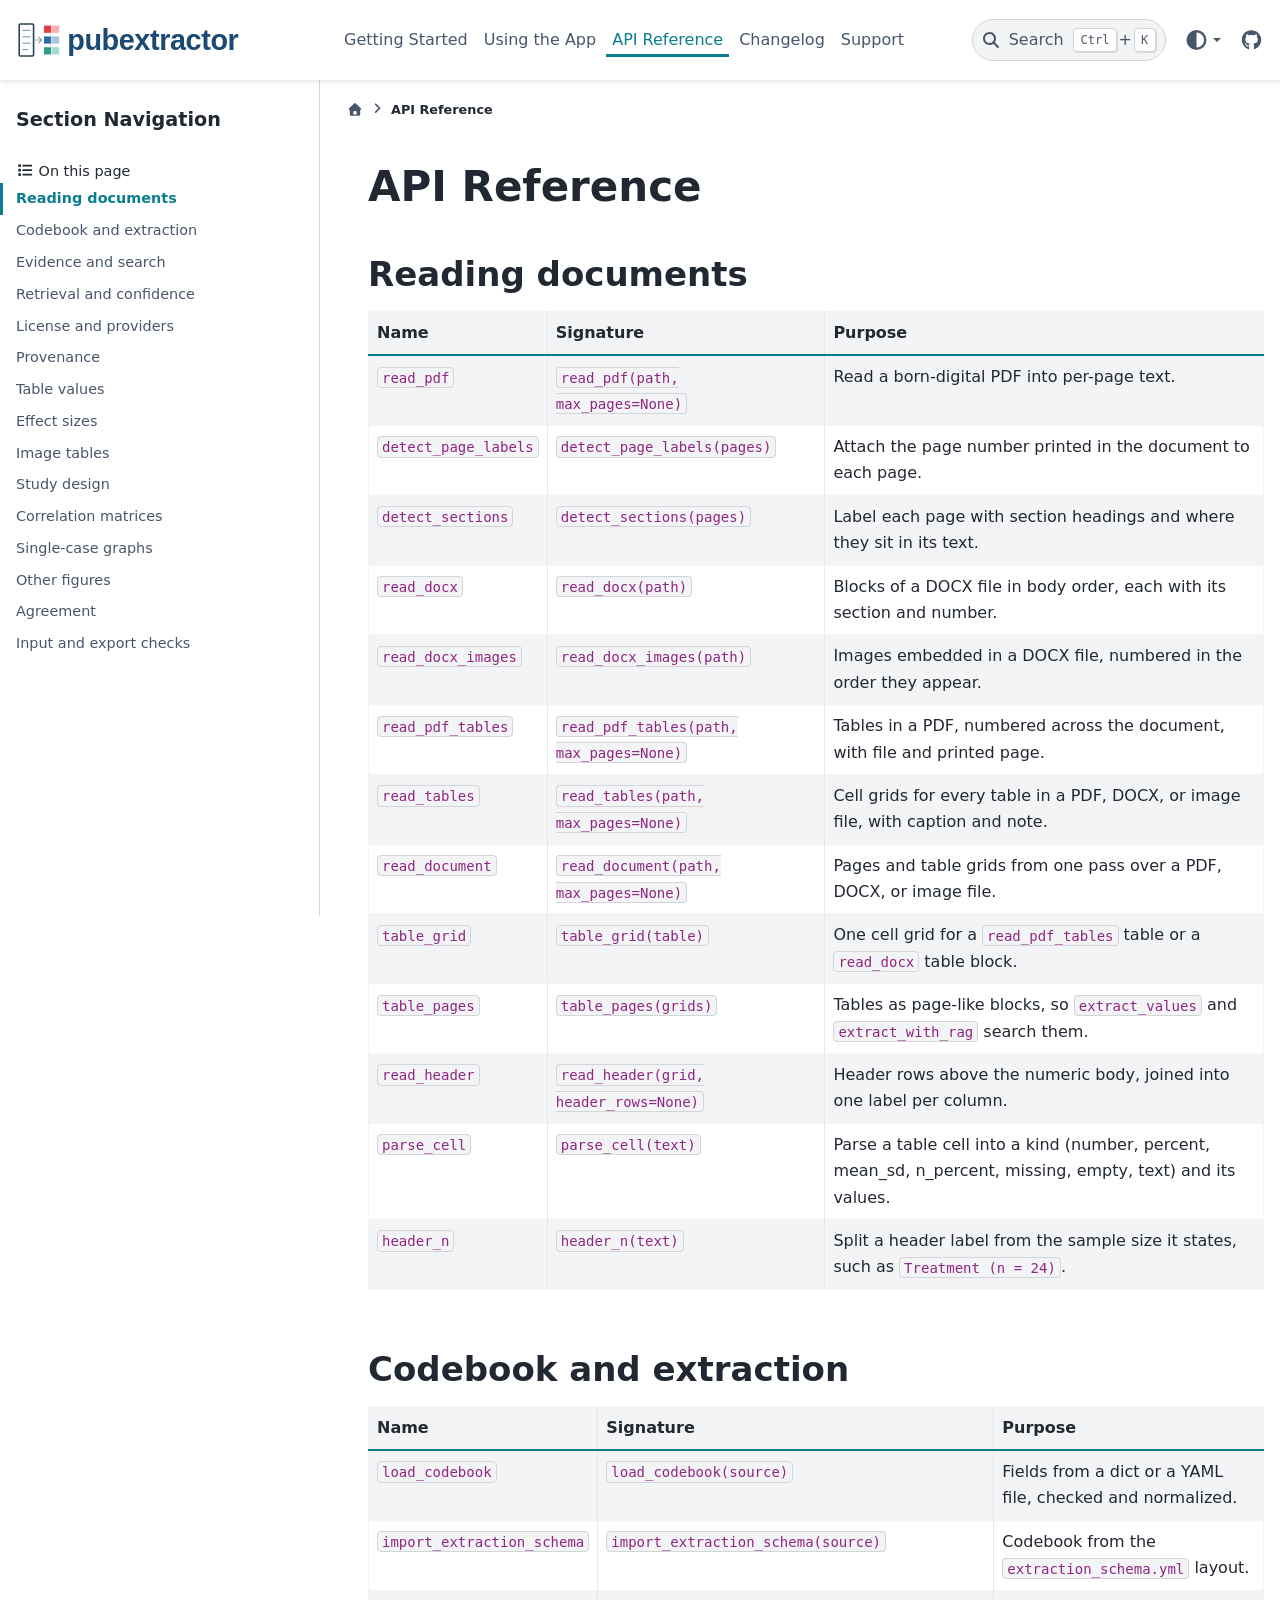
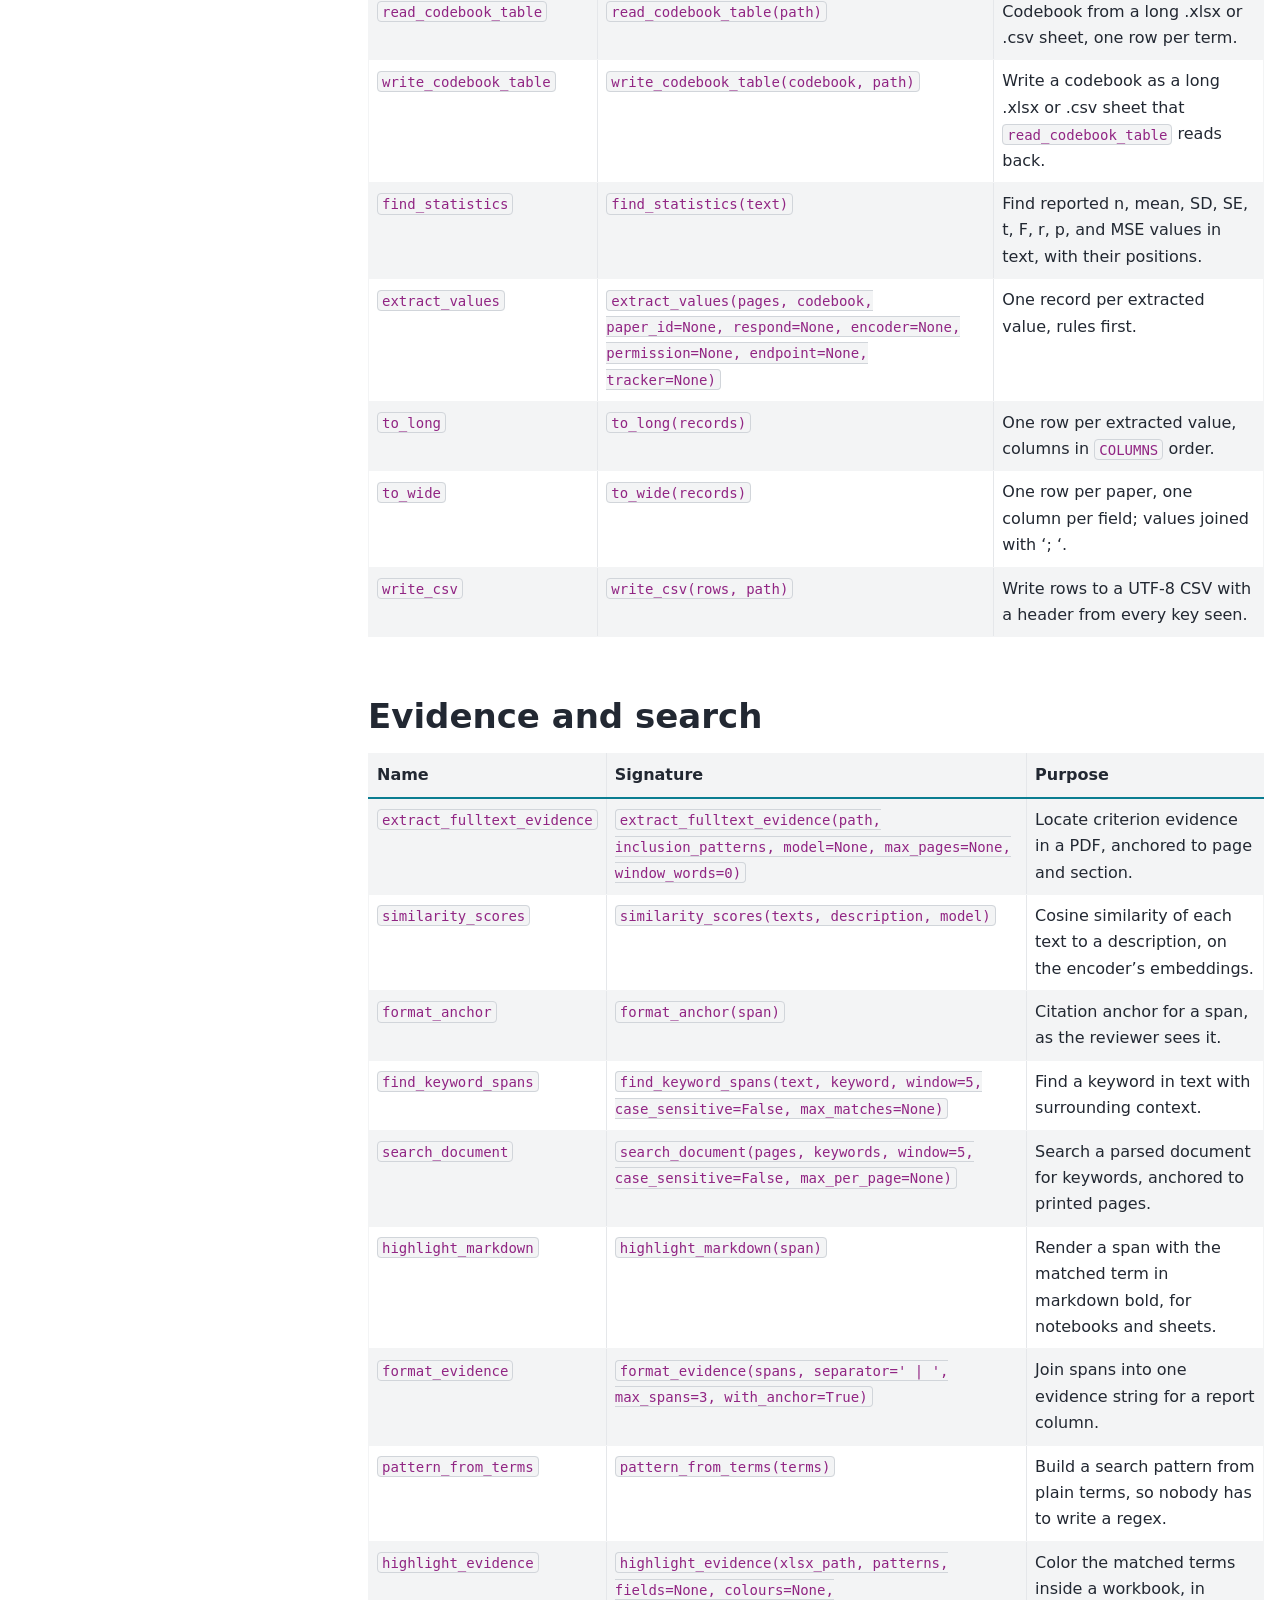
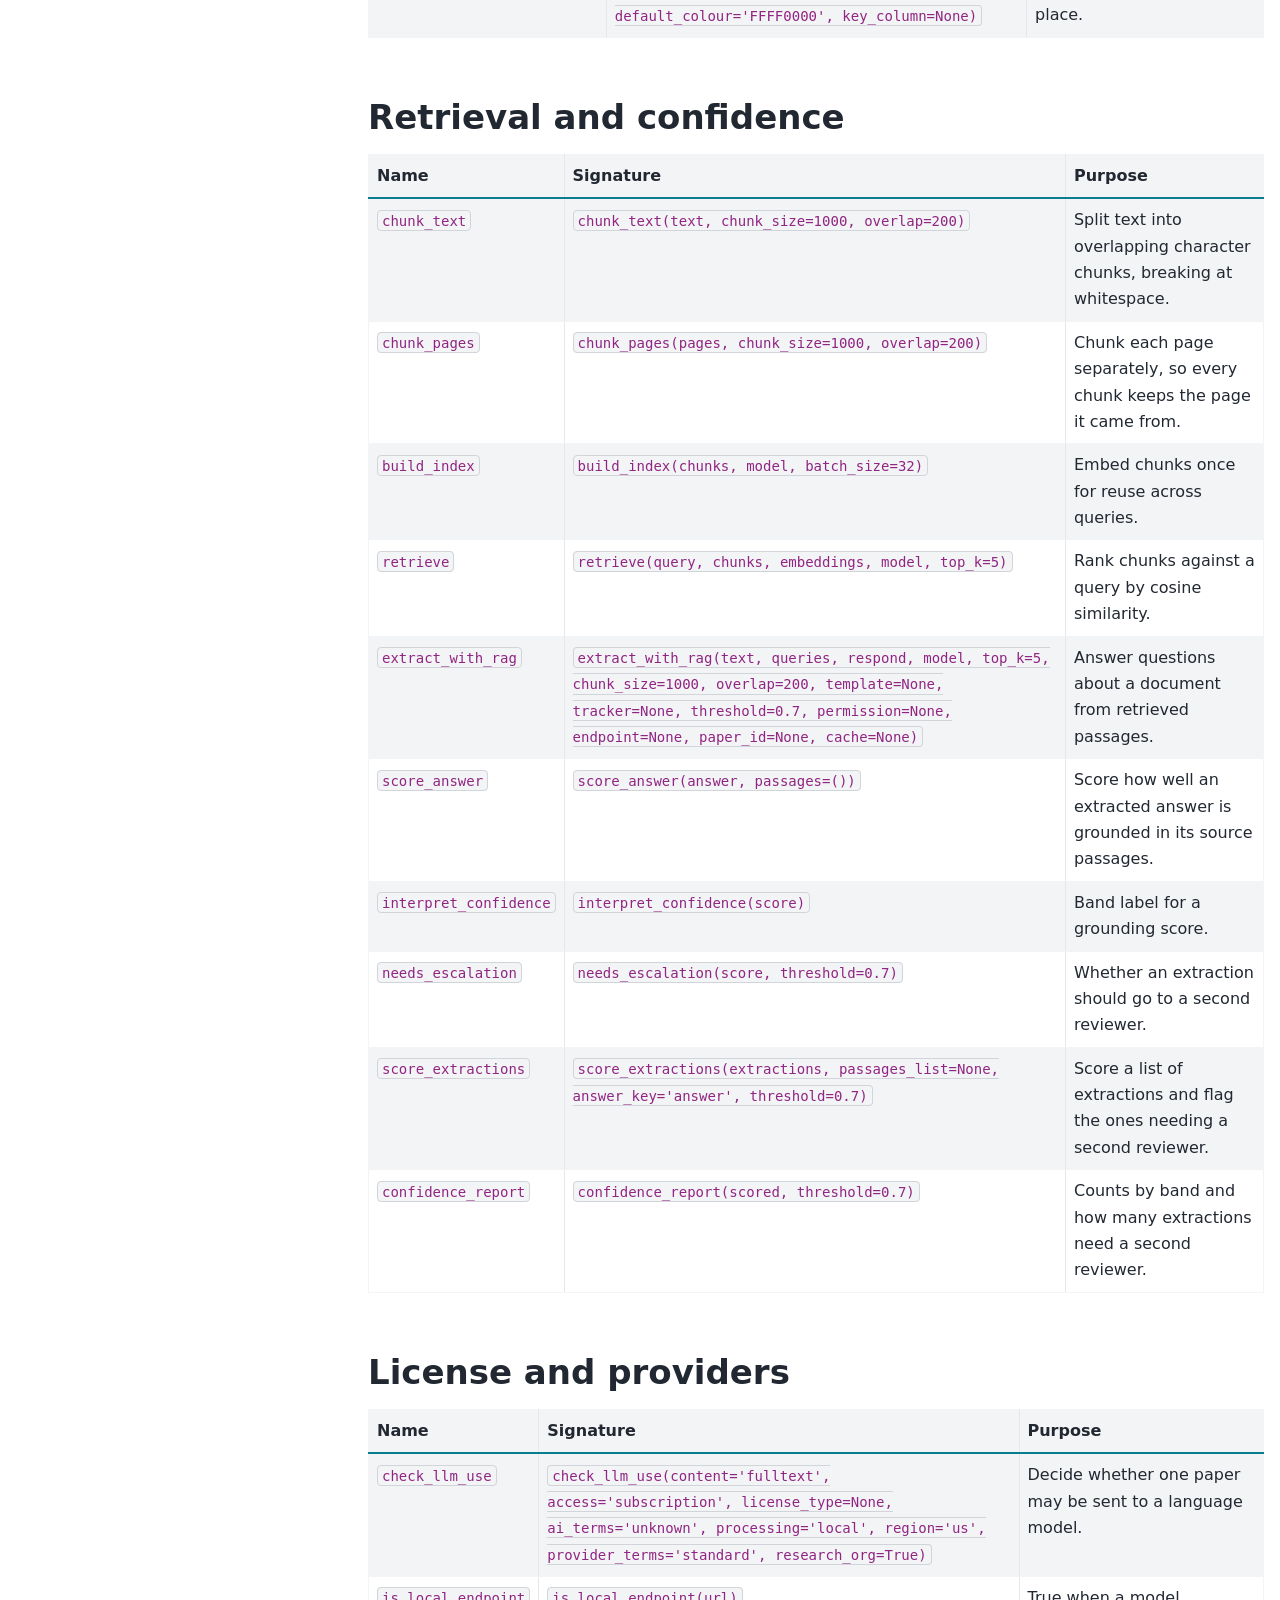
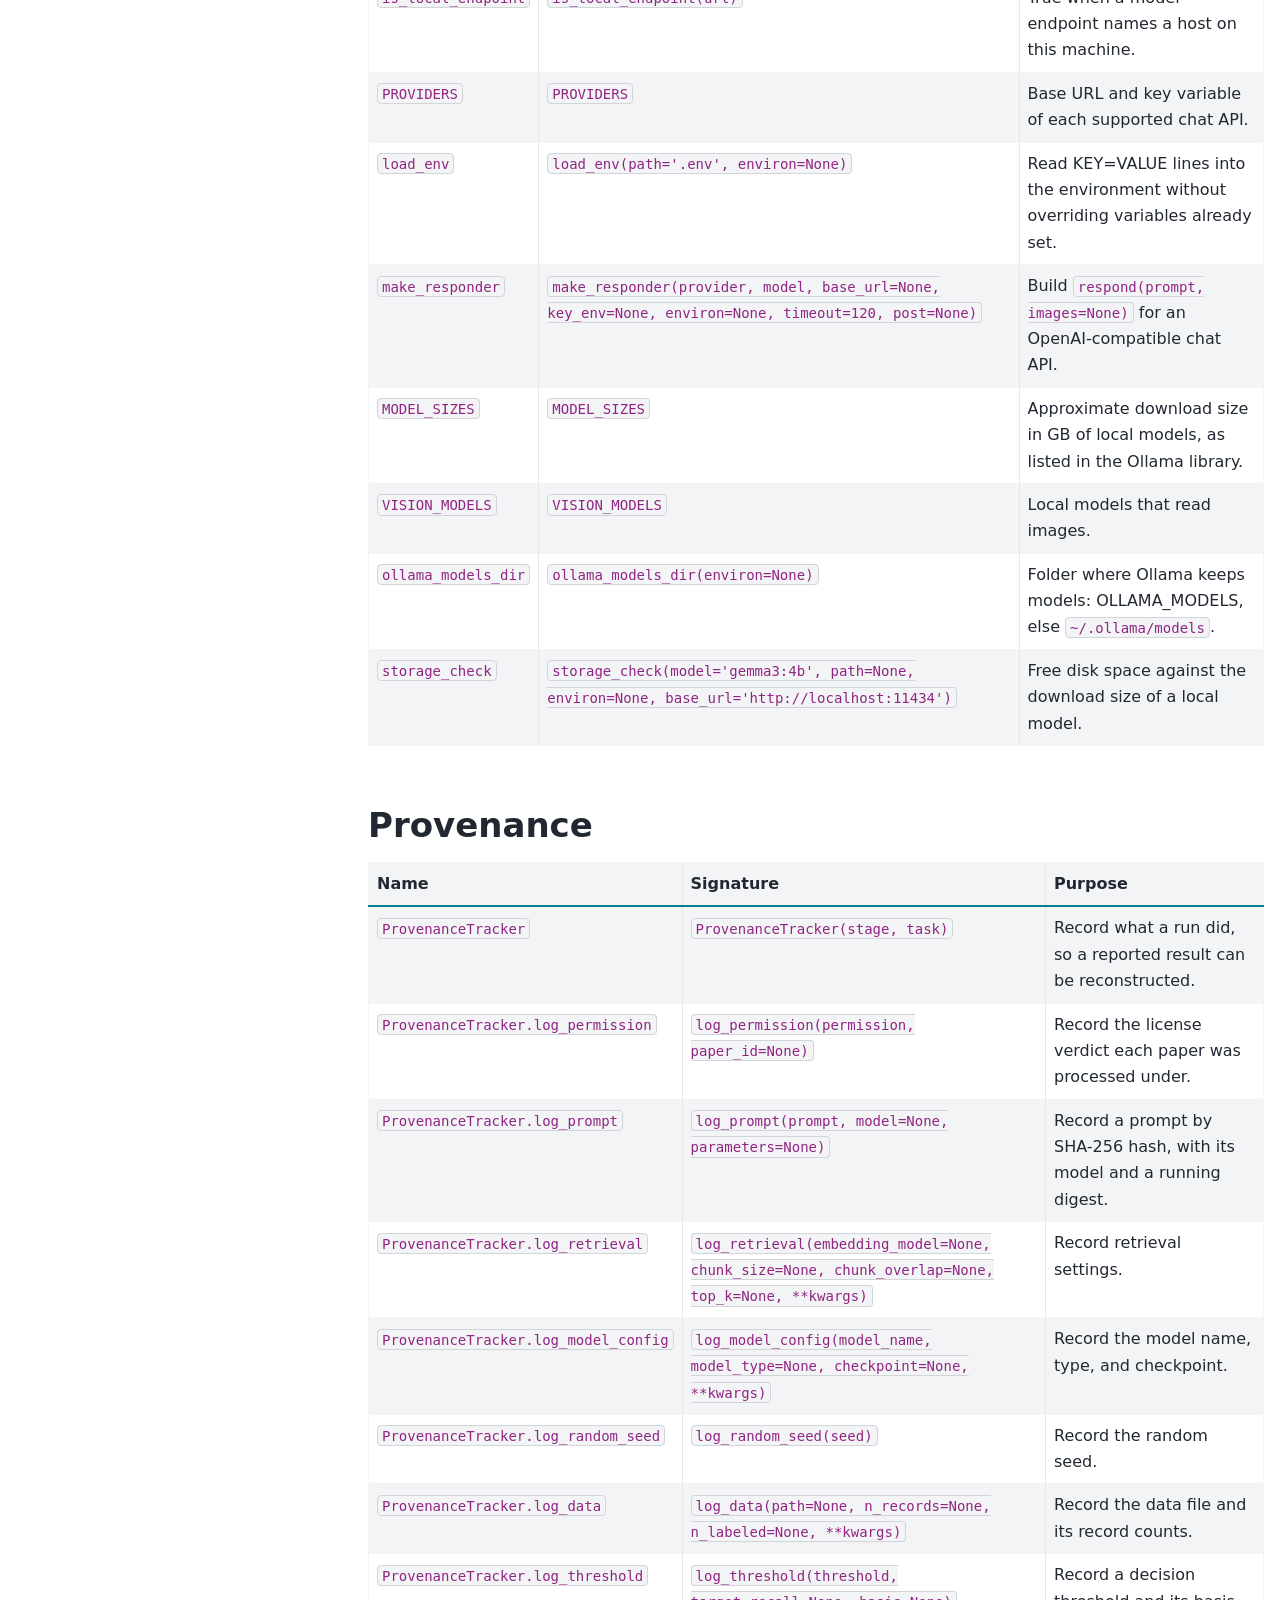
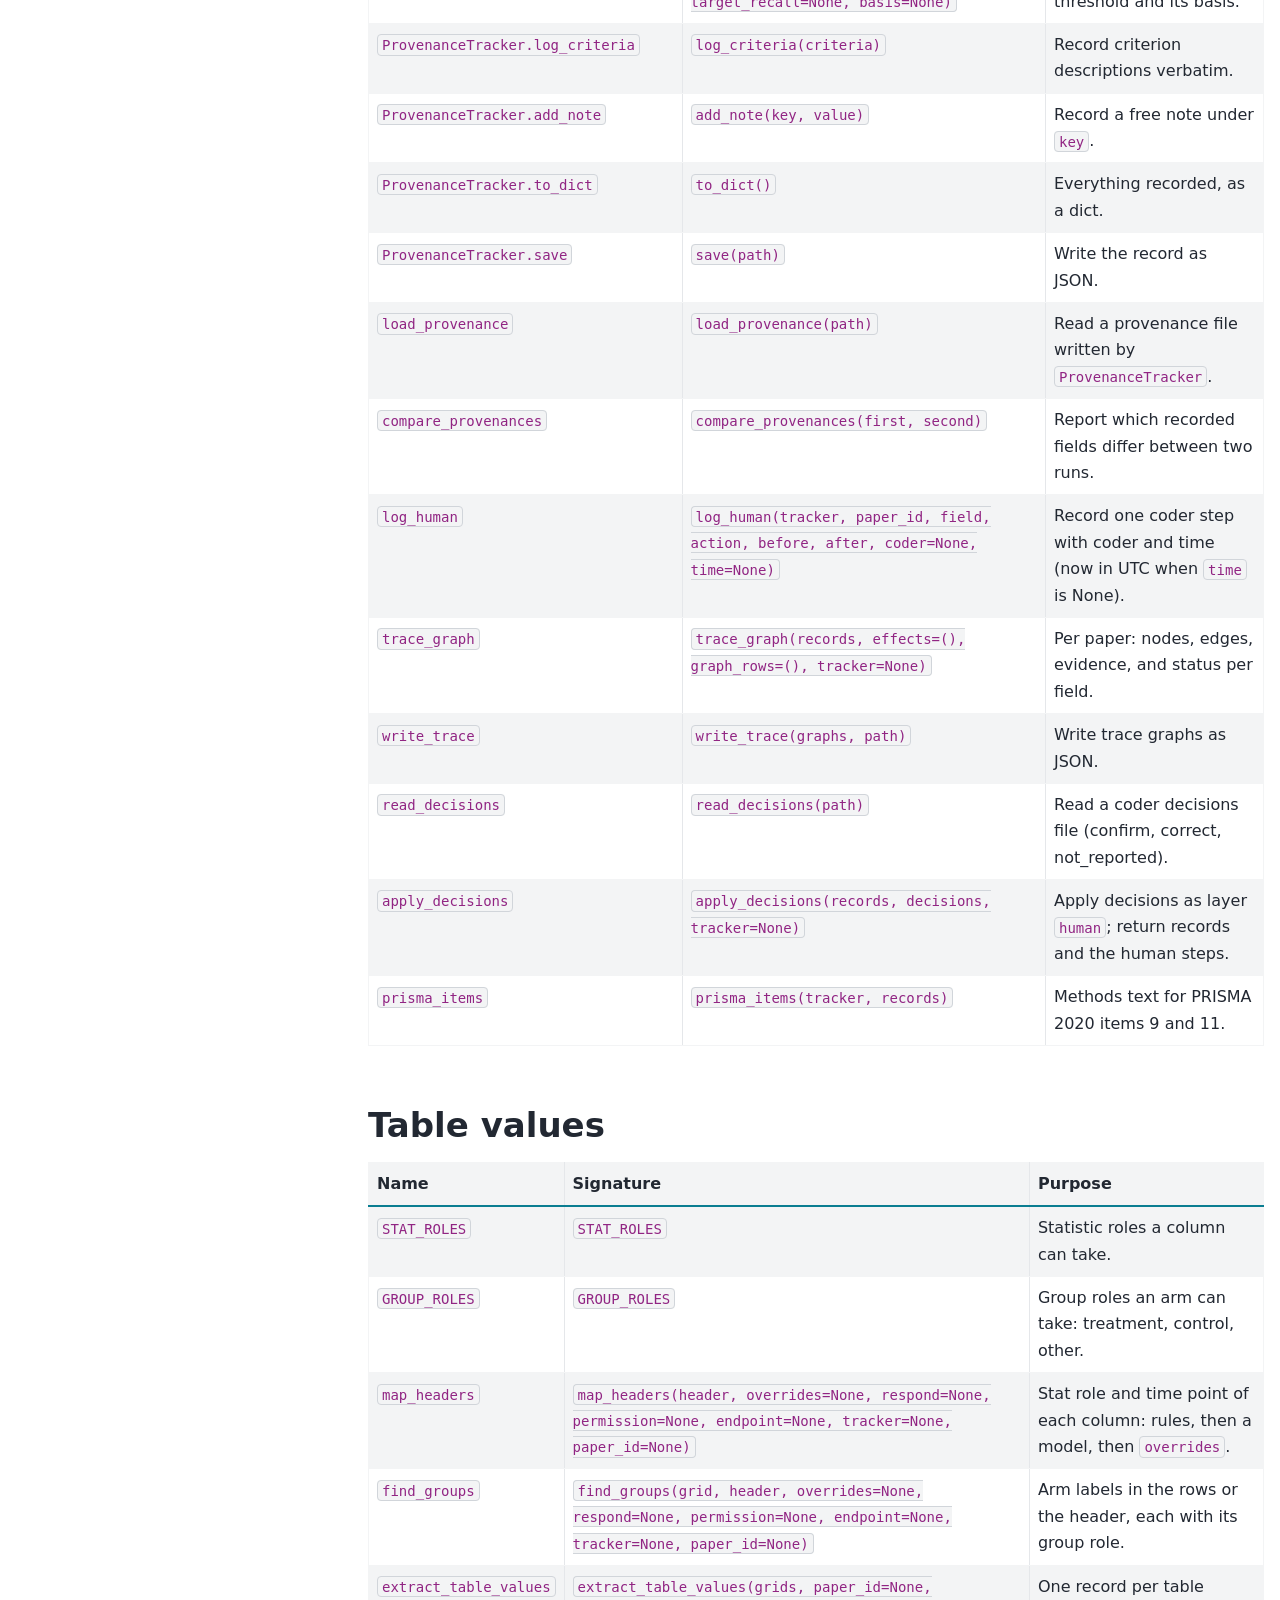
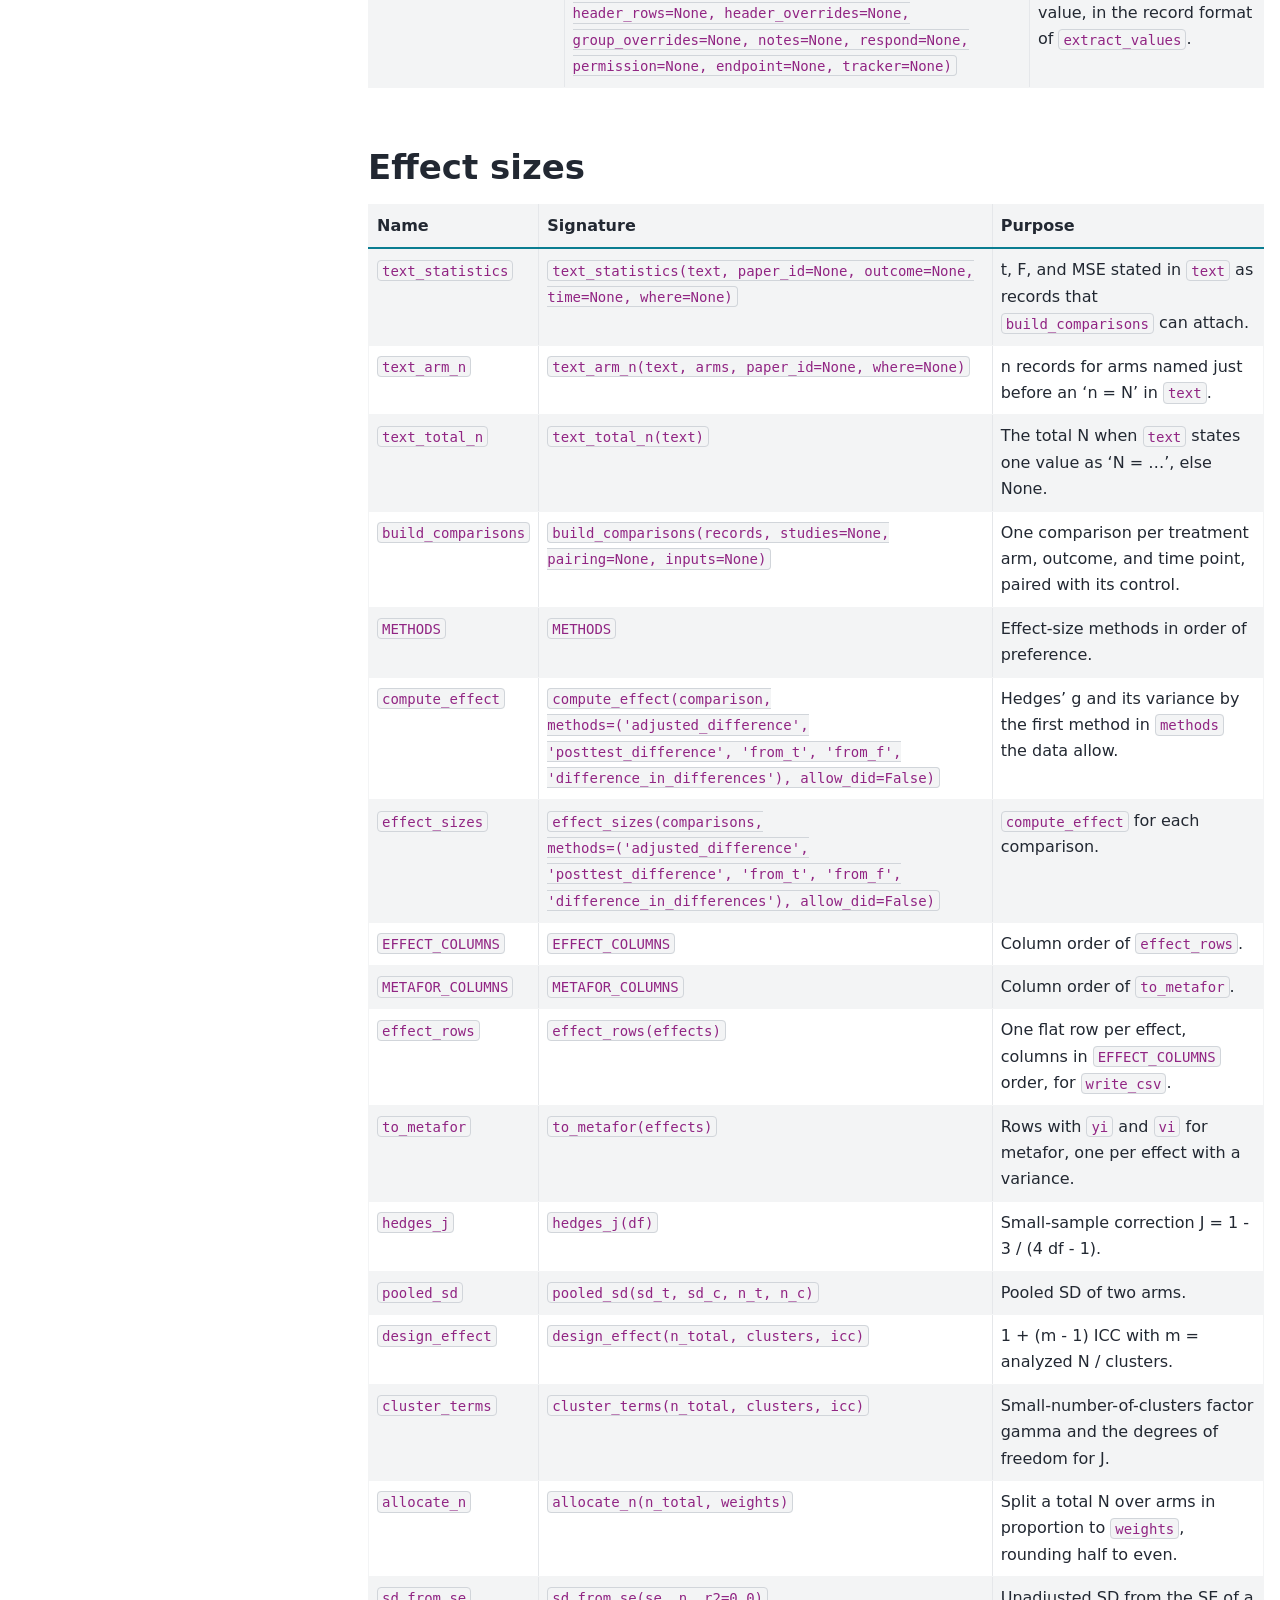
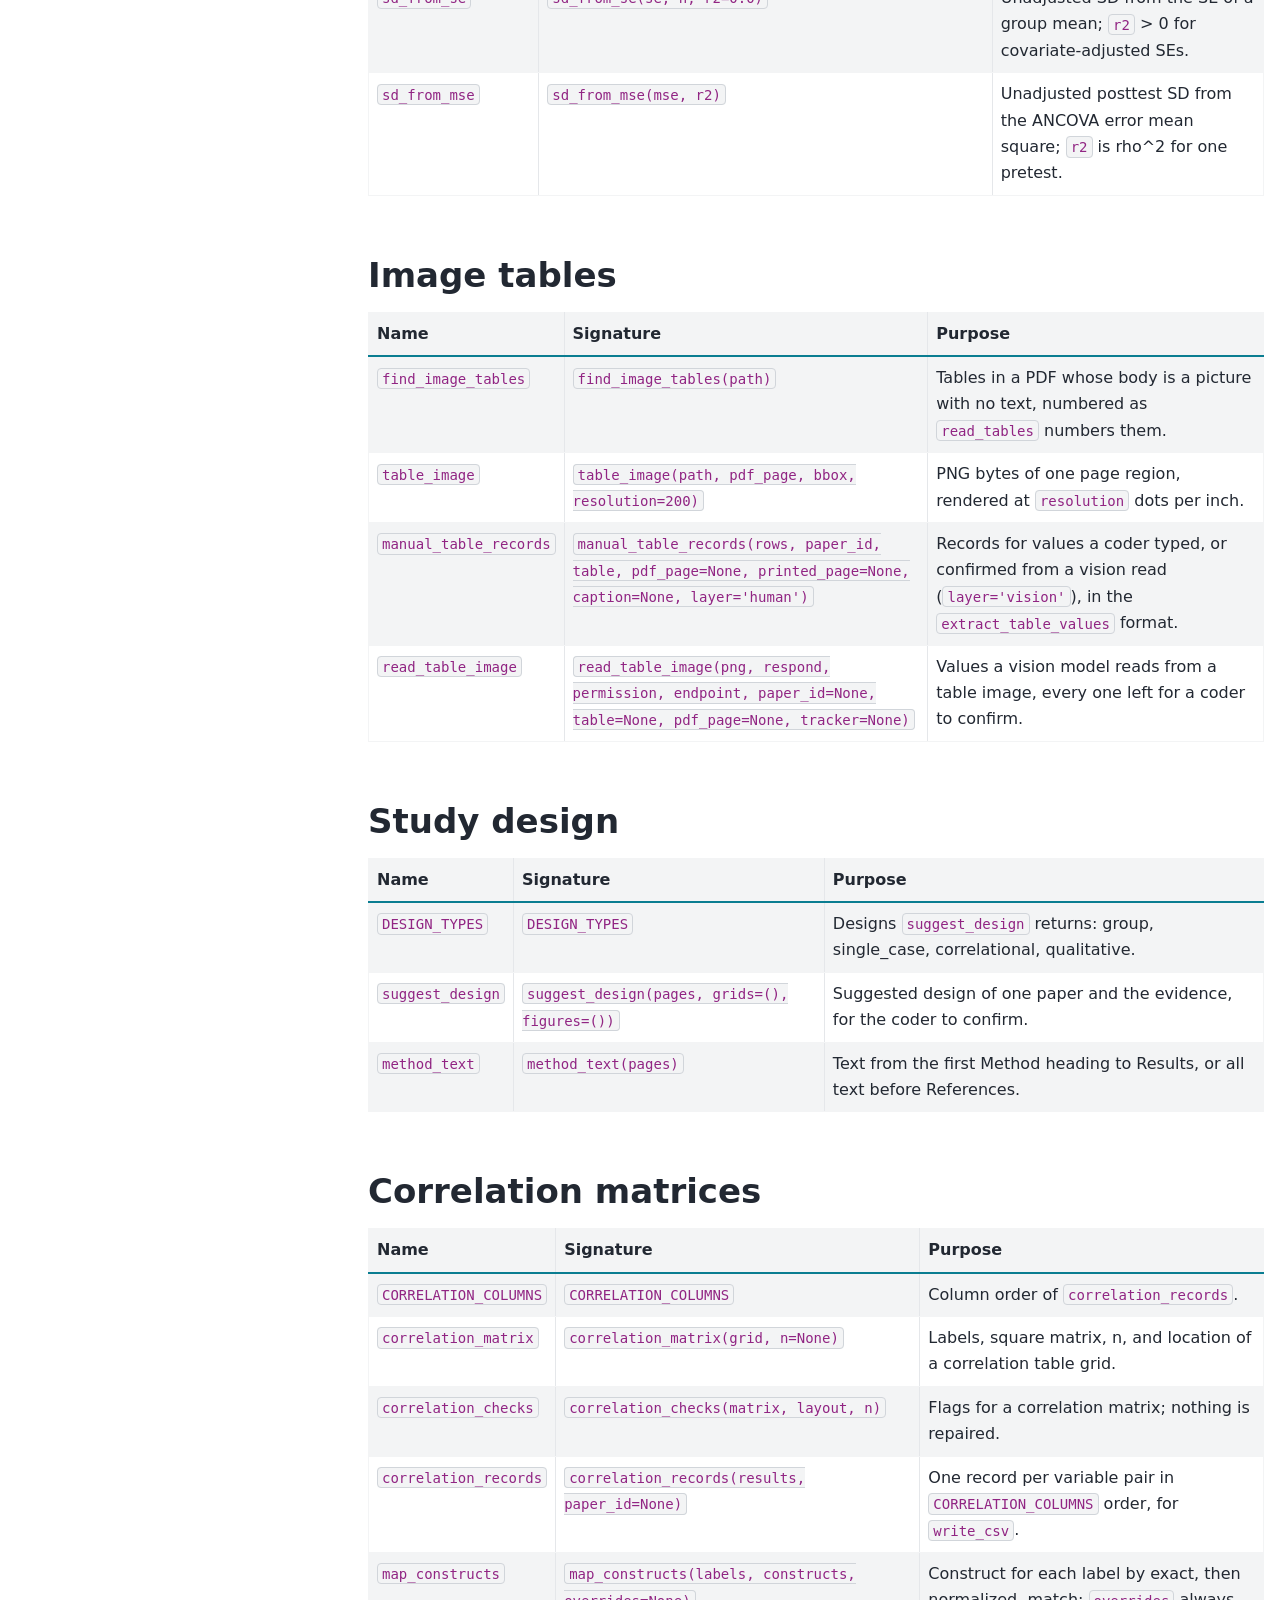
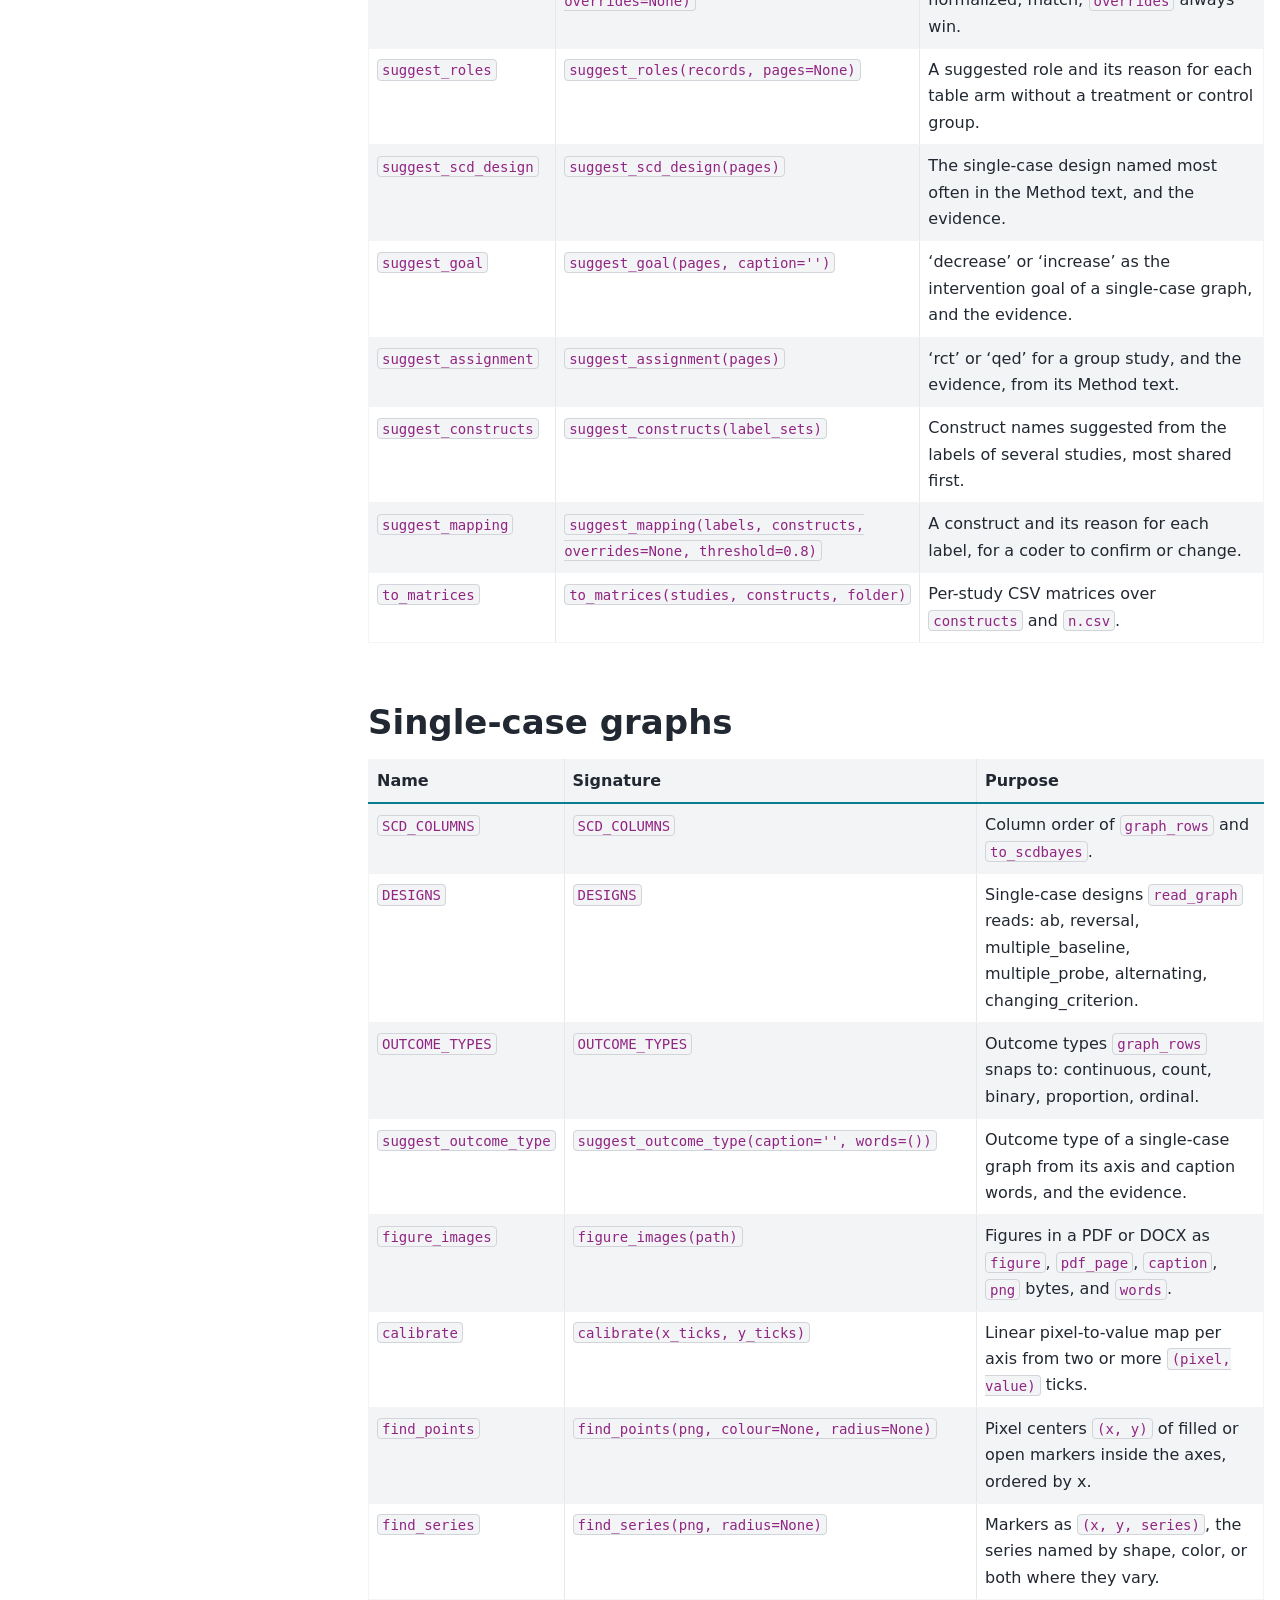
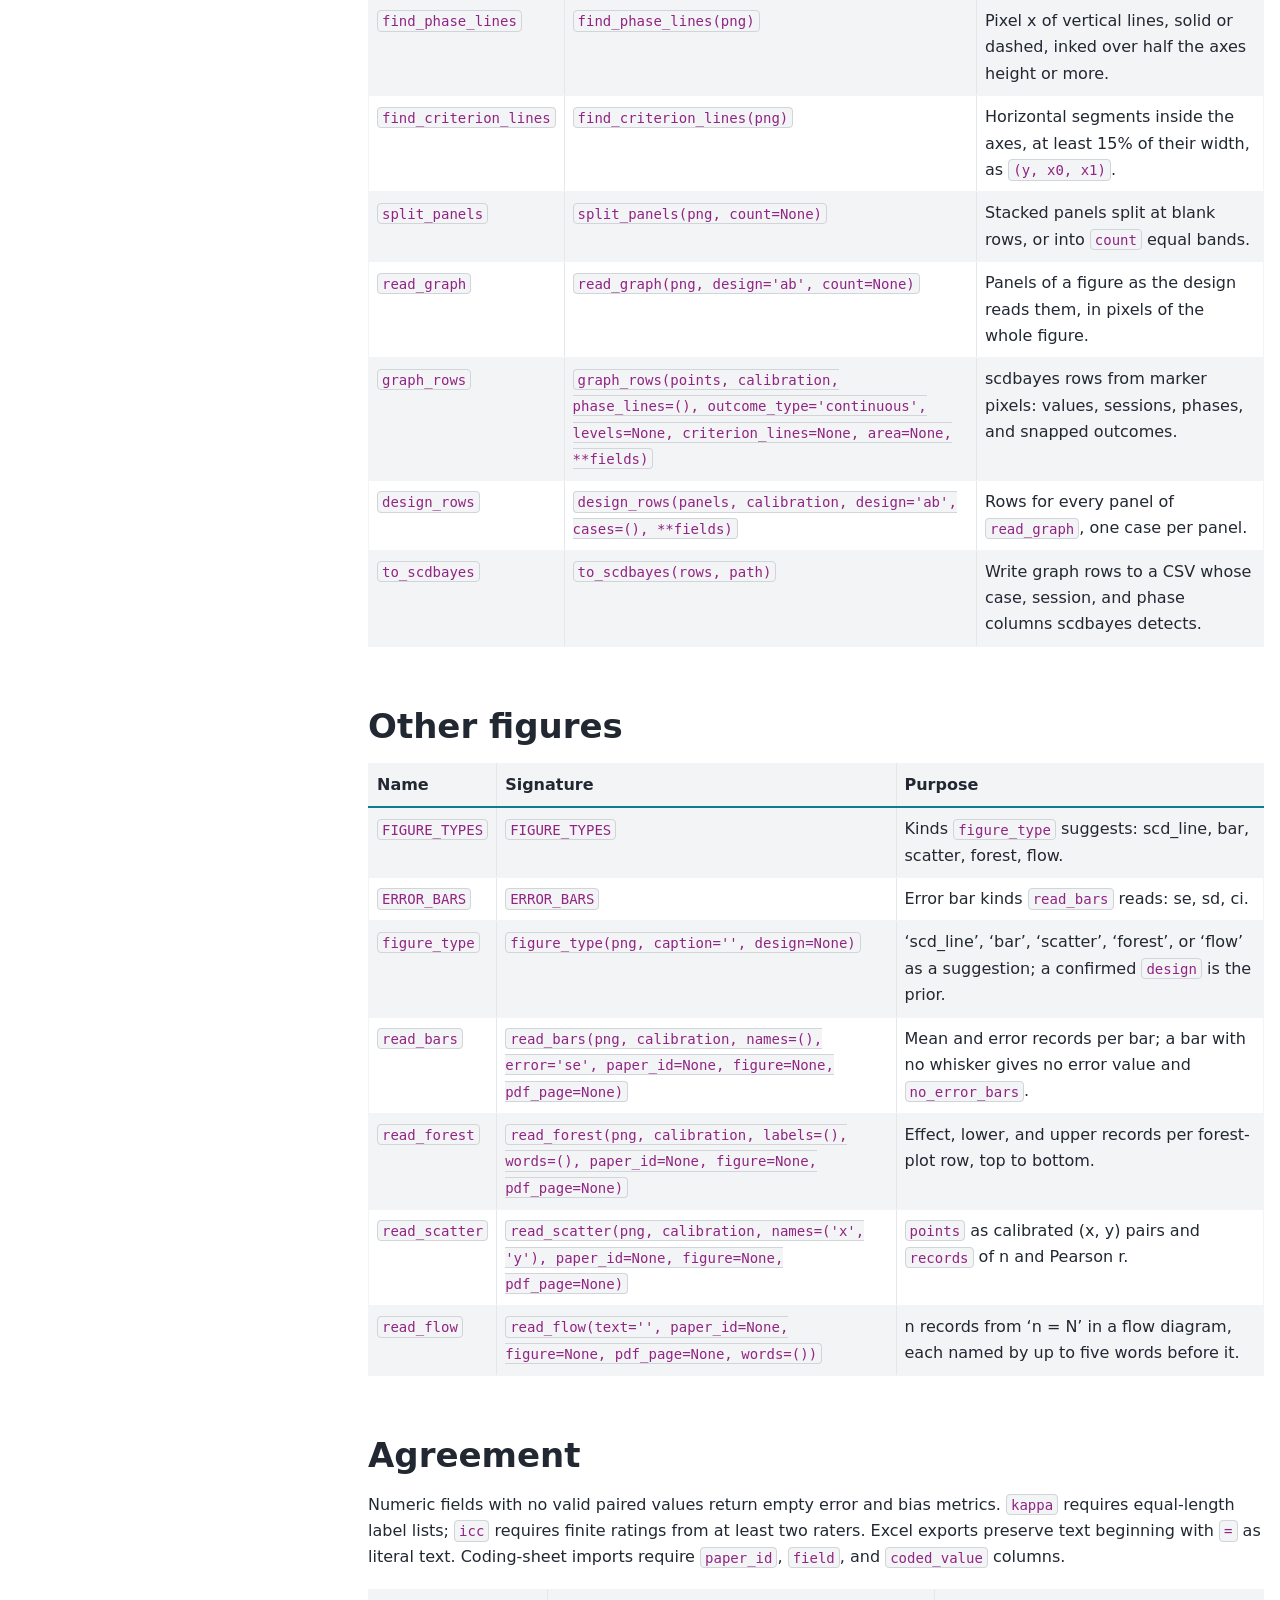
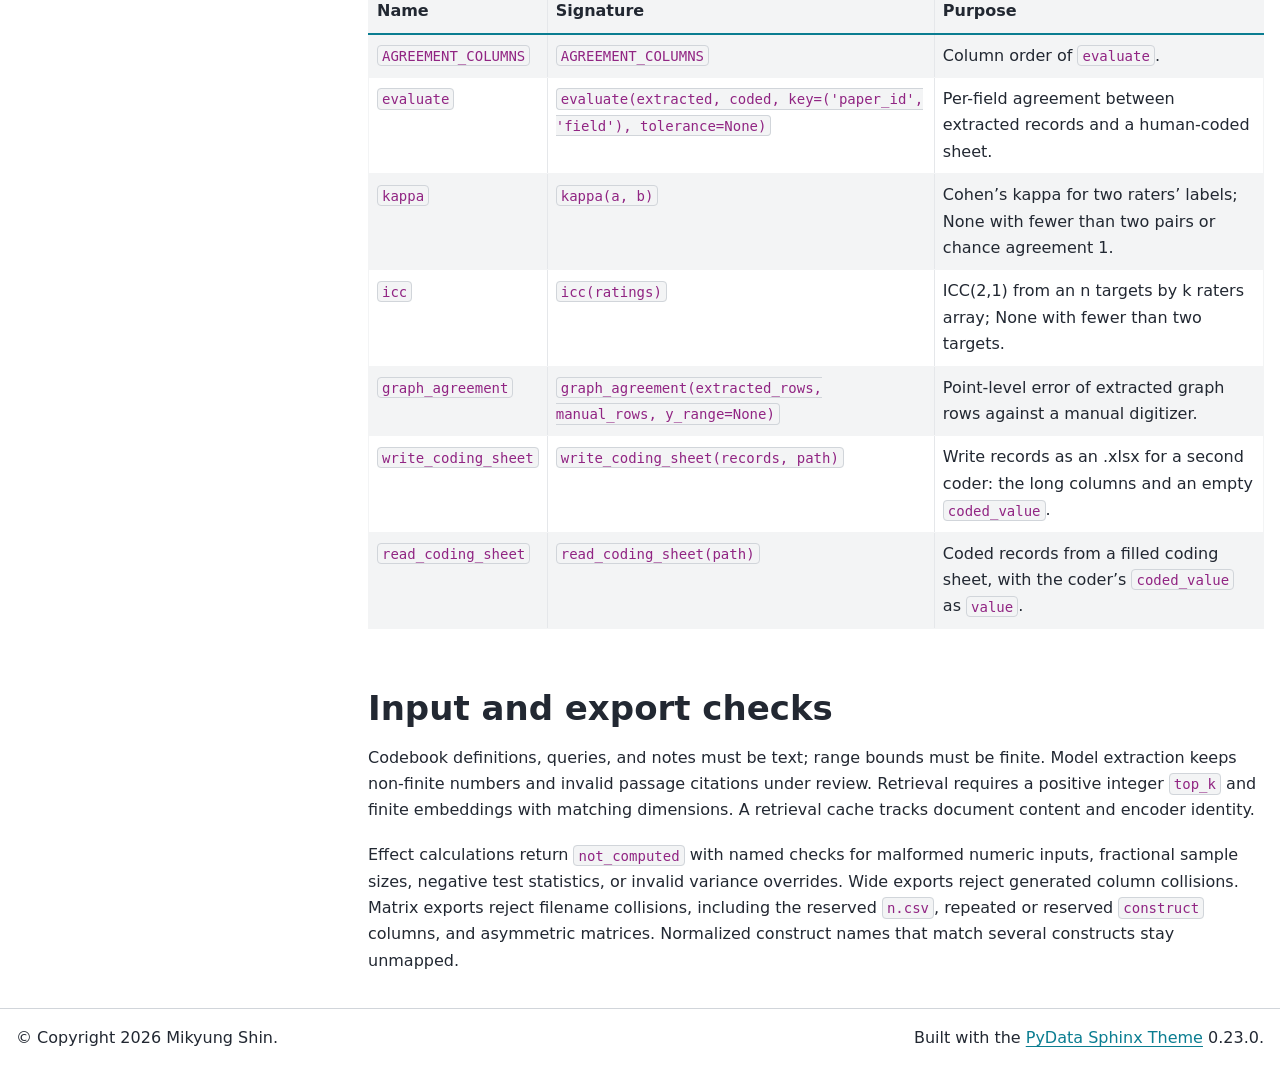
==== commit cdcdce84: "v0.1.2" ====
--- a/docs/api.html
+++ b/docs/api.html
@@ -371,6 +371,7 @@
 <li class="toc-h2 nav-item toc-entry"><a class="reference internal nav-link" href="#single-case-graphs">Single-case graphs</a></li>
 <li class="toc-h2 nav-item toc-entry"><a class="reference internal nav-link" href="#other-figures">Other figures</a></li>
 <li class="toc-h2 nav-item toc-entry"><a class="reference internal nav-link" href="#agreement">Agreement</a></li>
+<li class="toc-h2 nav-item toc-entry"><a class="reference internal nav-link" href="#input-and-export-checks">Input and export checks</a></li>
 </ul>
   </nav></div>
     </div>
@@ -1149,6 +1150,10 @@
 </section>
 <section id="agreement">
 <h2>Agreement<a class="headerlink" href="#agreement" title="Link to this heading">#</a></h2>
+<p>Numeric fields with no valid paired values return empty error and bias metrics. <code class="docutils literal notranslate"><span class="pre">kappa</span></code>
+requires equal-length label lists; <code class="docutils literal notranslate"><span class="pre">icc</span></code> requires finite ratings from at least two raters.
+Excel exports preserve text beginning with <code class="docutils literal notranslate"><span class="pre">=</span></code> as literal text. Coding-sheet imports
+require <code class="docutils literal notranslate"><span class="pre">paper_id</span></code>, <code class="docutils literal notranslate"><span class="pre">field</span></code>, and <code class="docutils literal notranslate"><span class="pre">coded_value</span></code> columns.</p>
 <div class="pst-scrollable-table-container"><table class="table">
 <thead>
 <tr class="row-odd"><th class="head"><p>Name</p></th>
@@ -1188,6 +1193,19 @@
 </tbody>
 </table>
 </div>
+</section>
+<section id="input-and-export-checks">
+<h2>Input and export checks<a class="headerlink" href="#input-and-export-checks" title="Link to this heading">#</a></h2>
+<p>Codebook definitions, queries, and notes must be text; range bounds must be finite.
+Model extraction keeps non-finite numbers and invalid passage citations under review.
+Retrieval requires a positive integer <code class="docutils literal notranslate"><span class="pre">top_k</span></code> and finite embeddings with matching
+dimensions. A retrieval cache tracks document content and encoder identity.</p>
+<p>Effect calculations return <code class="docutils literal notranslate"><span class="pre">not_computed</span></code> with named checks for malformed numeric
+inputs, fractional sample sizes, negative test statistics, or invalid variance overrides.
+Wide exports reject generated column collisions. Matrix exports reject filename
+collisions, including the reserved <code class="docutils literal notranslate"><span class="pre">n.csv</span></code>, repeated or reserved <code class="docutils literal notranslate"><span class="pre">construct</span></code> columns,
+and asymmetric matrices. Normalized
+construct names that match several constructs stay unmapped.</p>
 </section>
 </section>
 
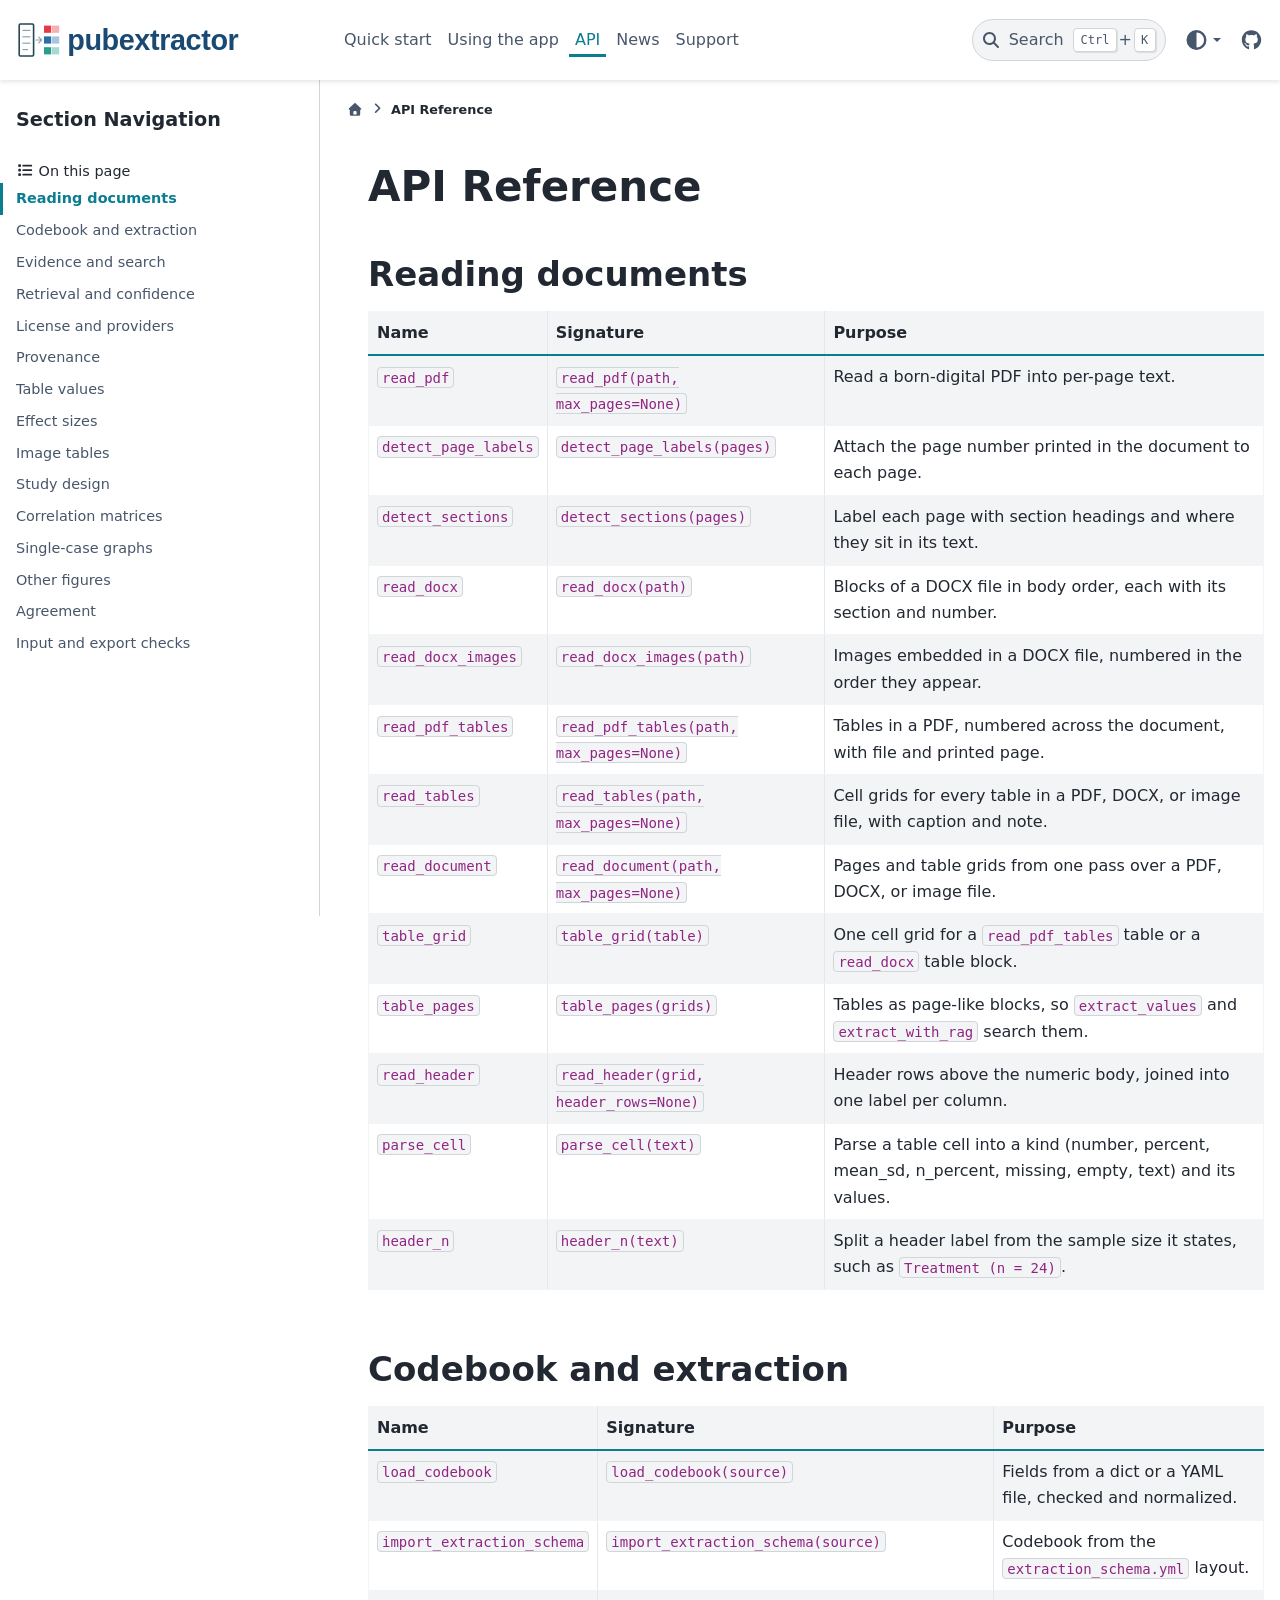
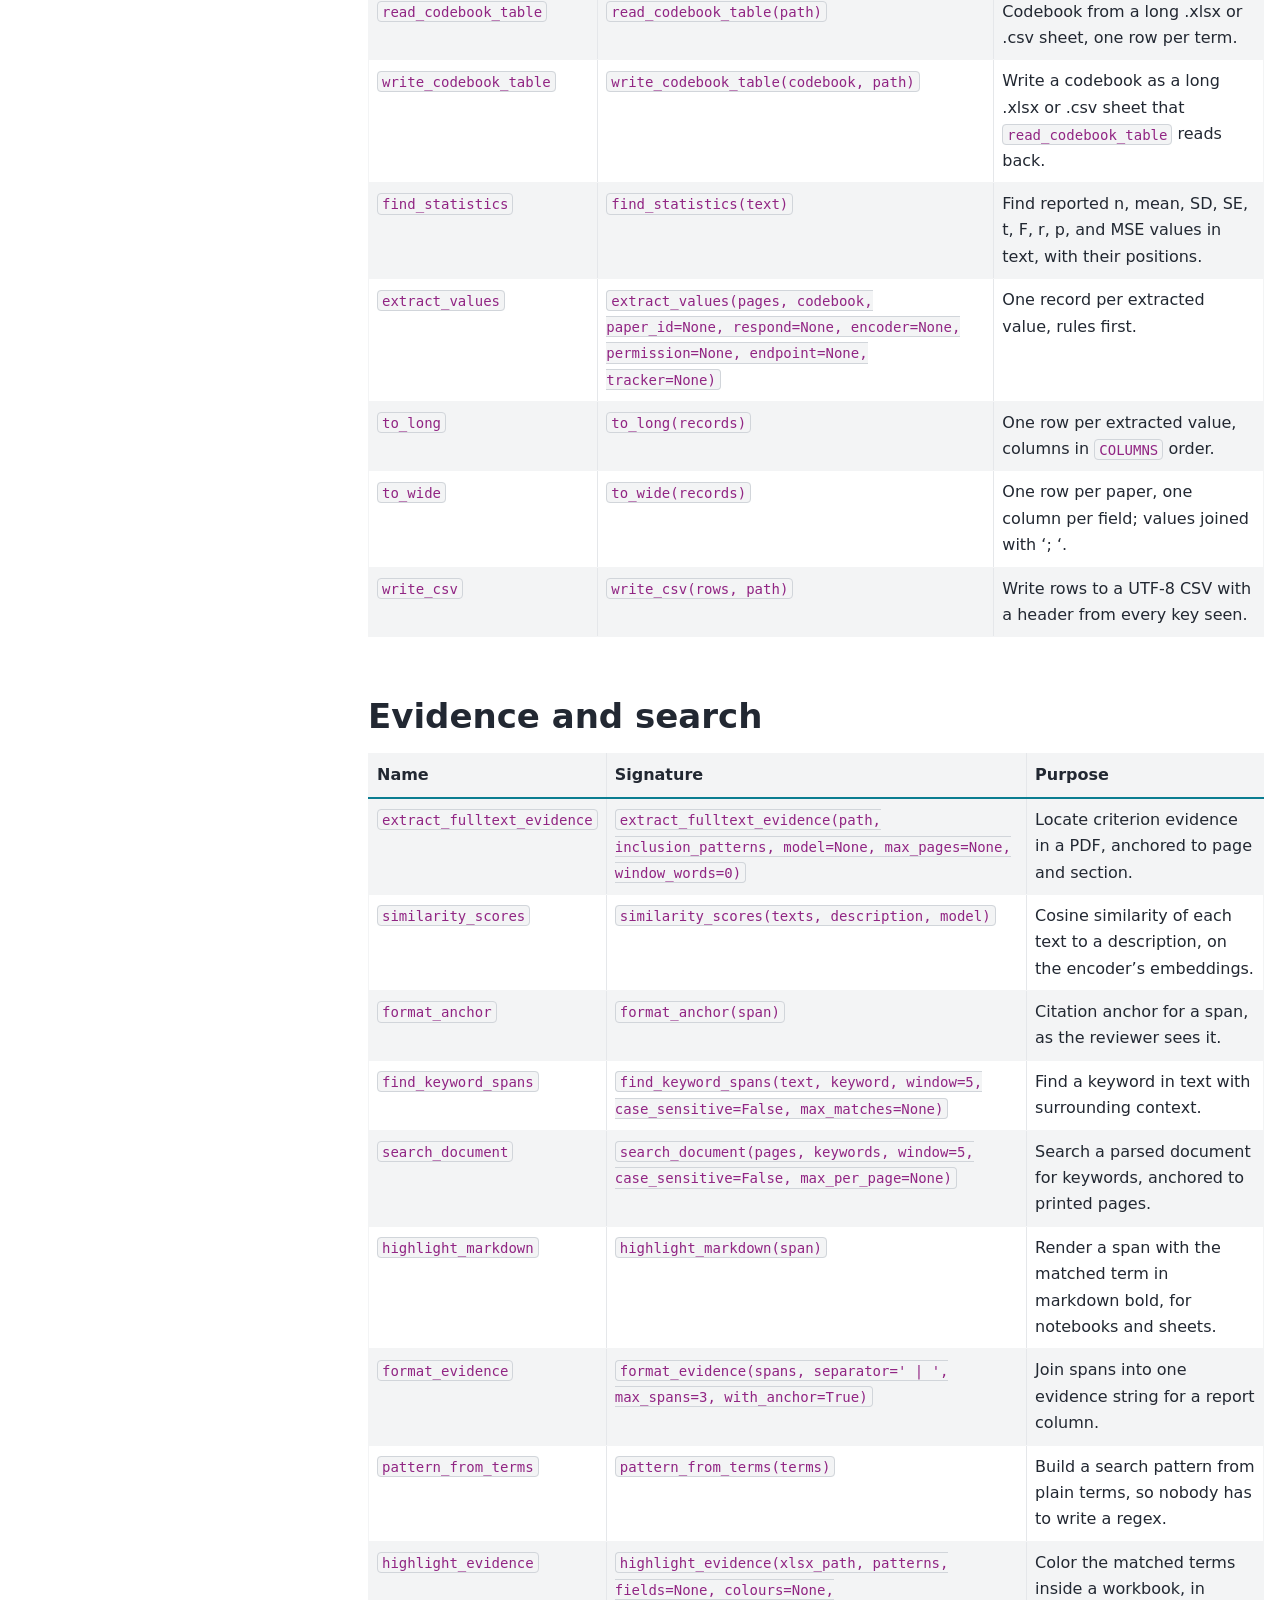
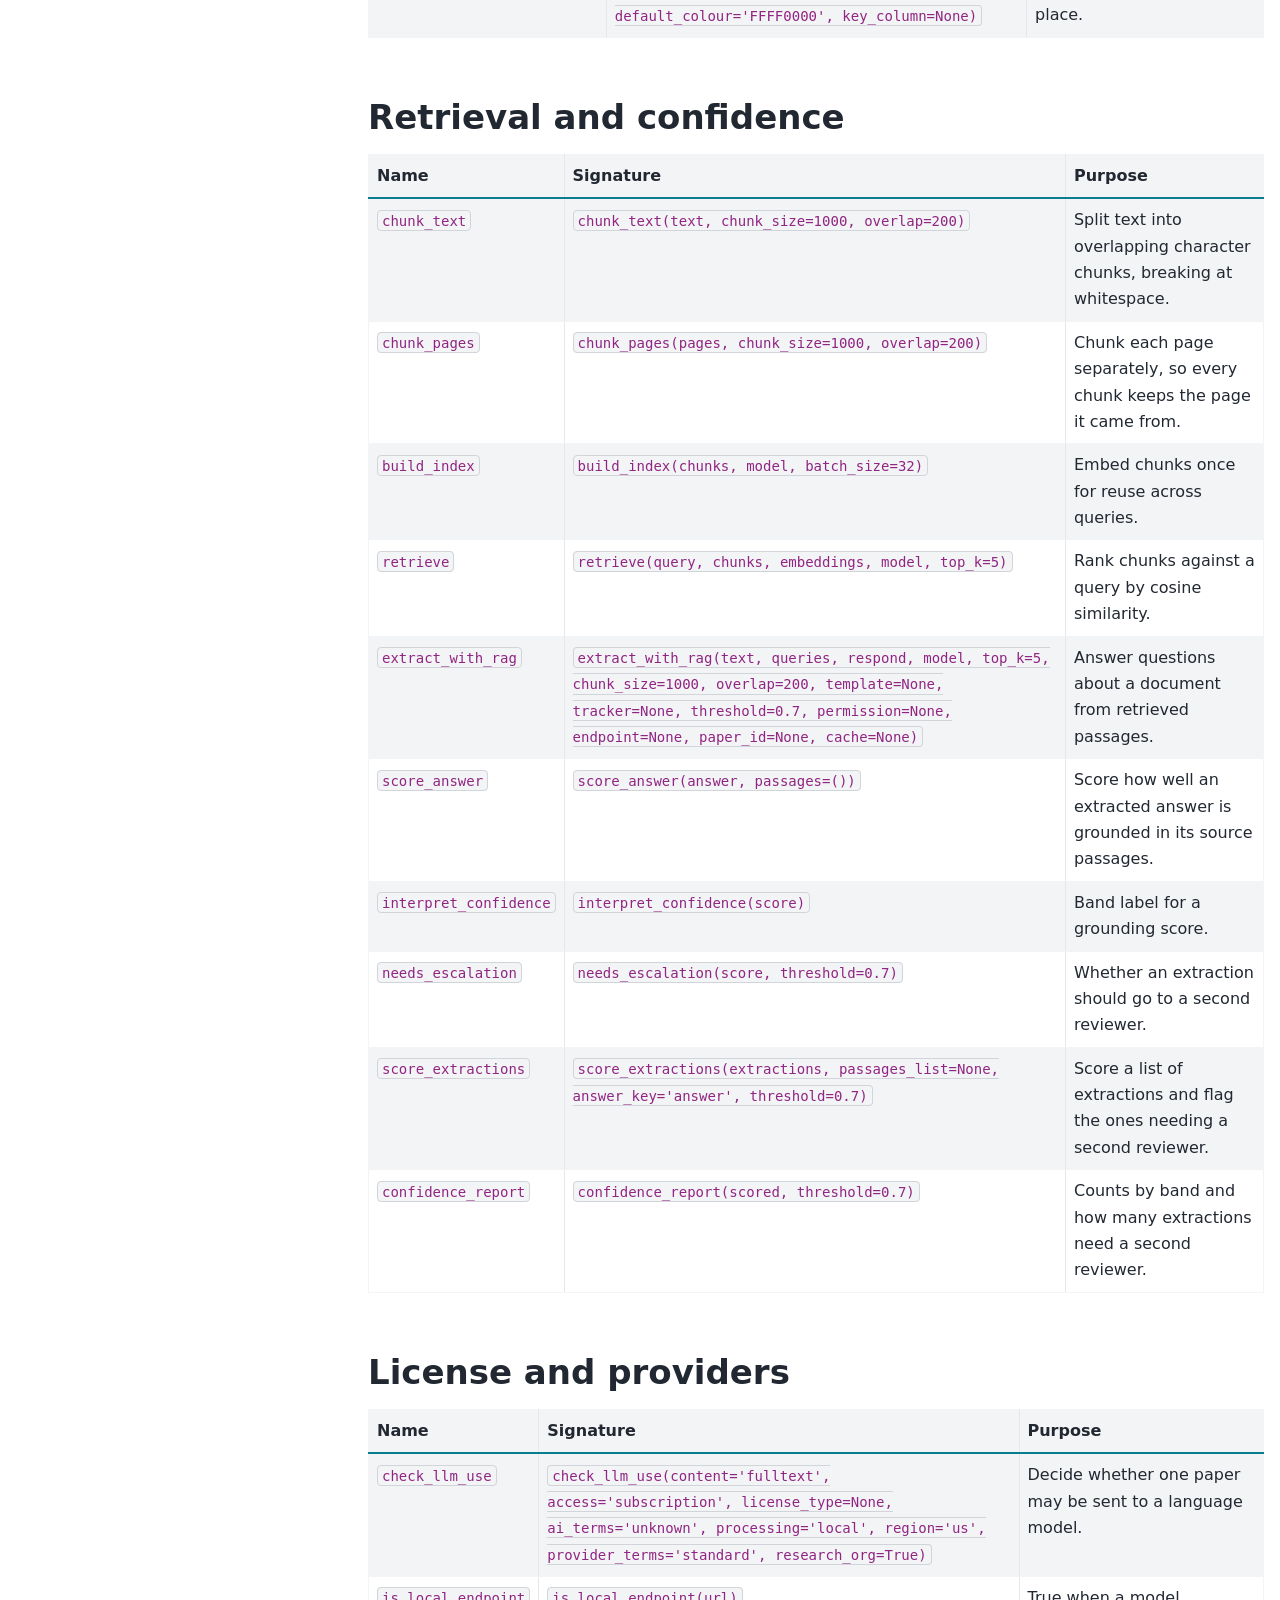
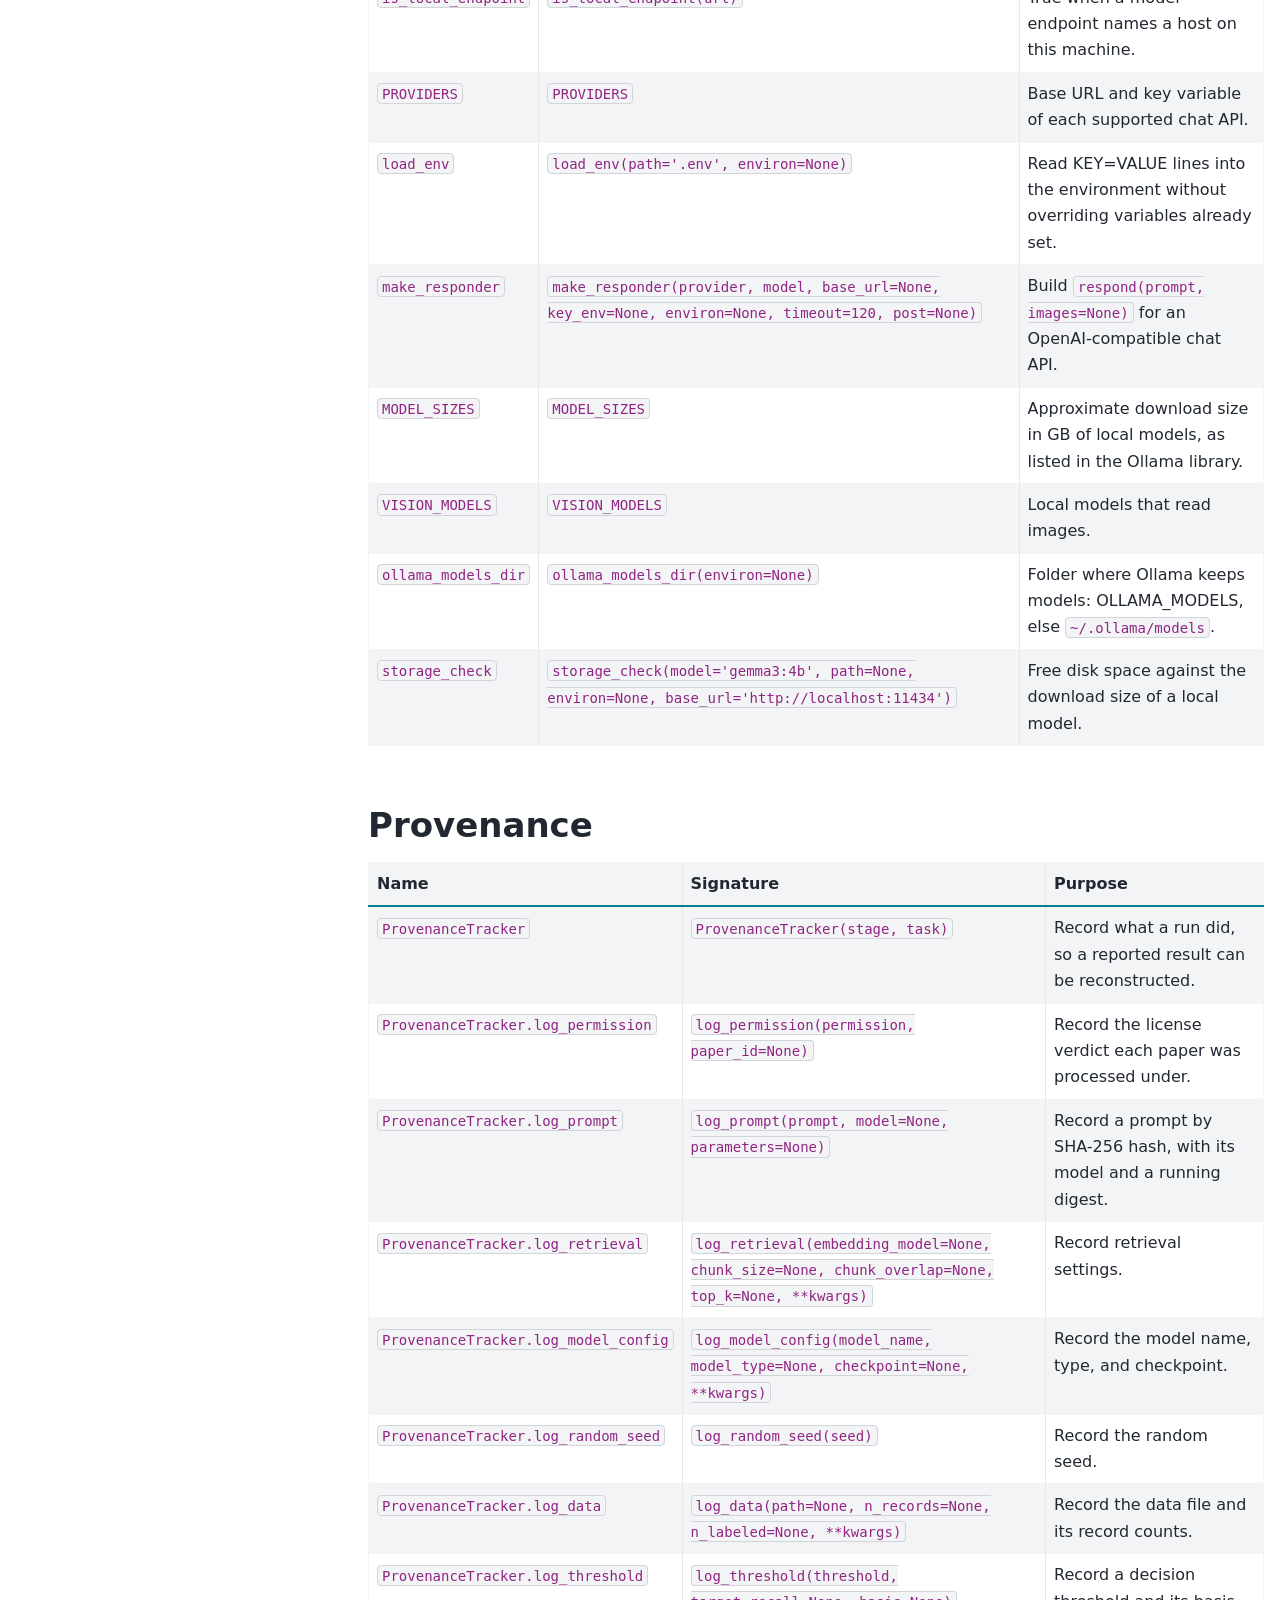
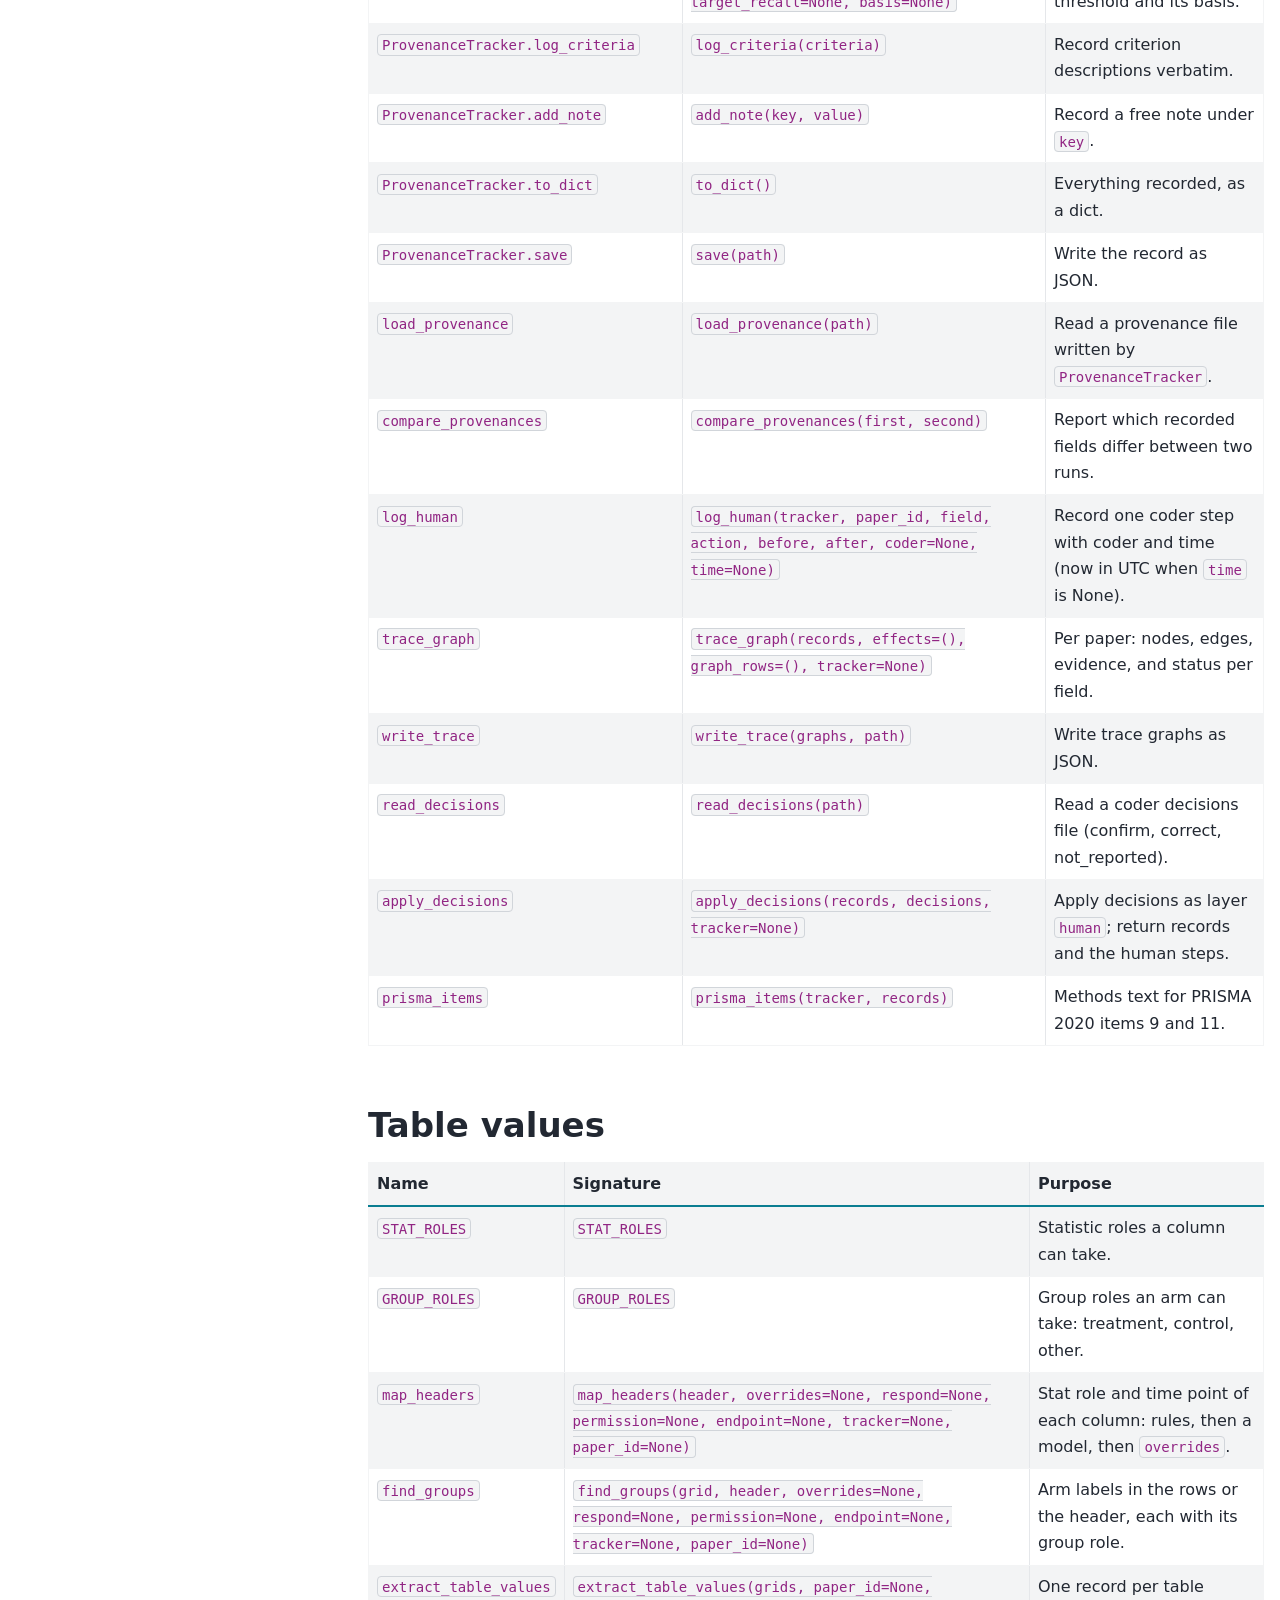
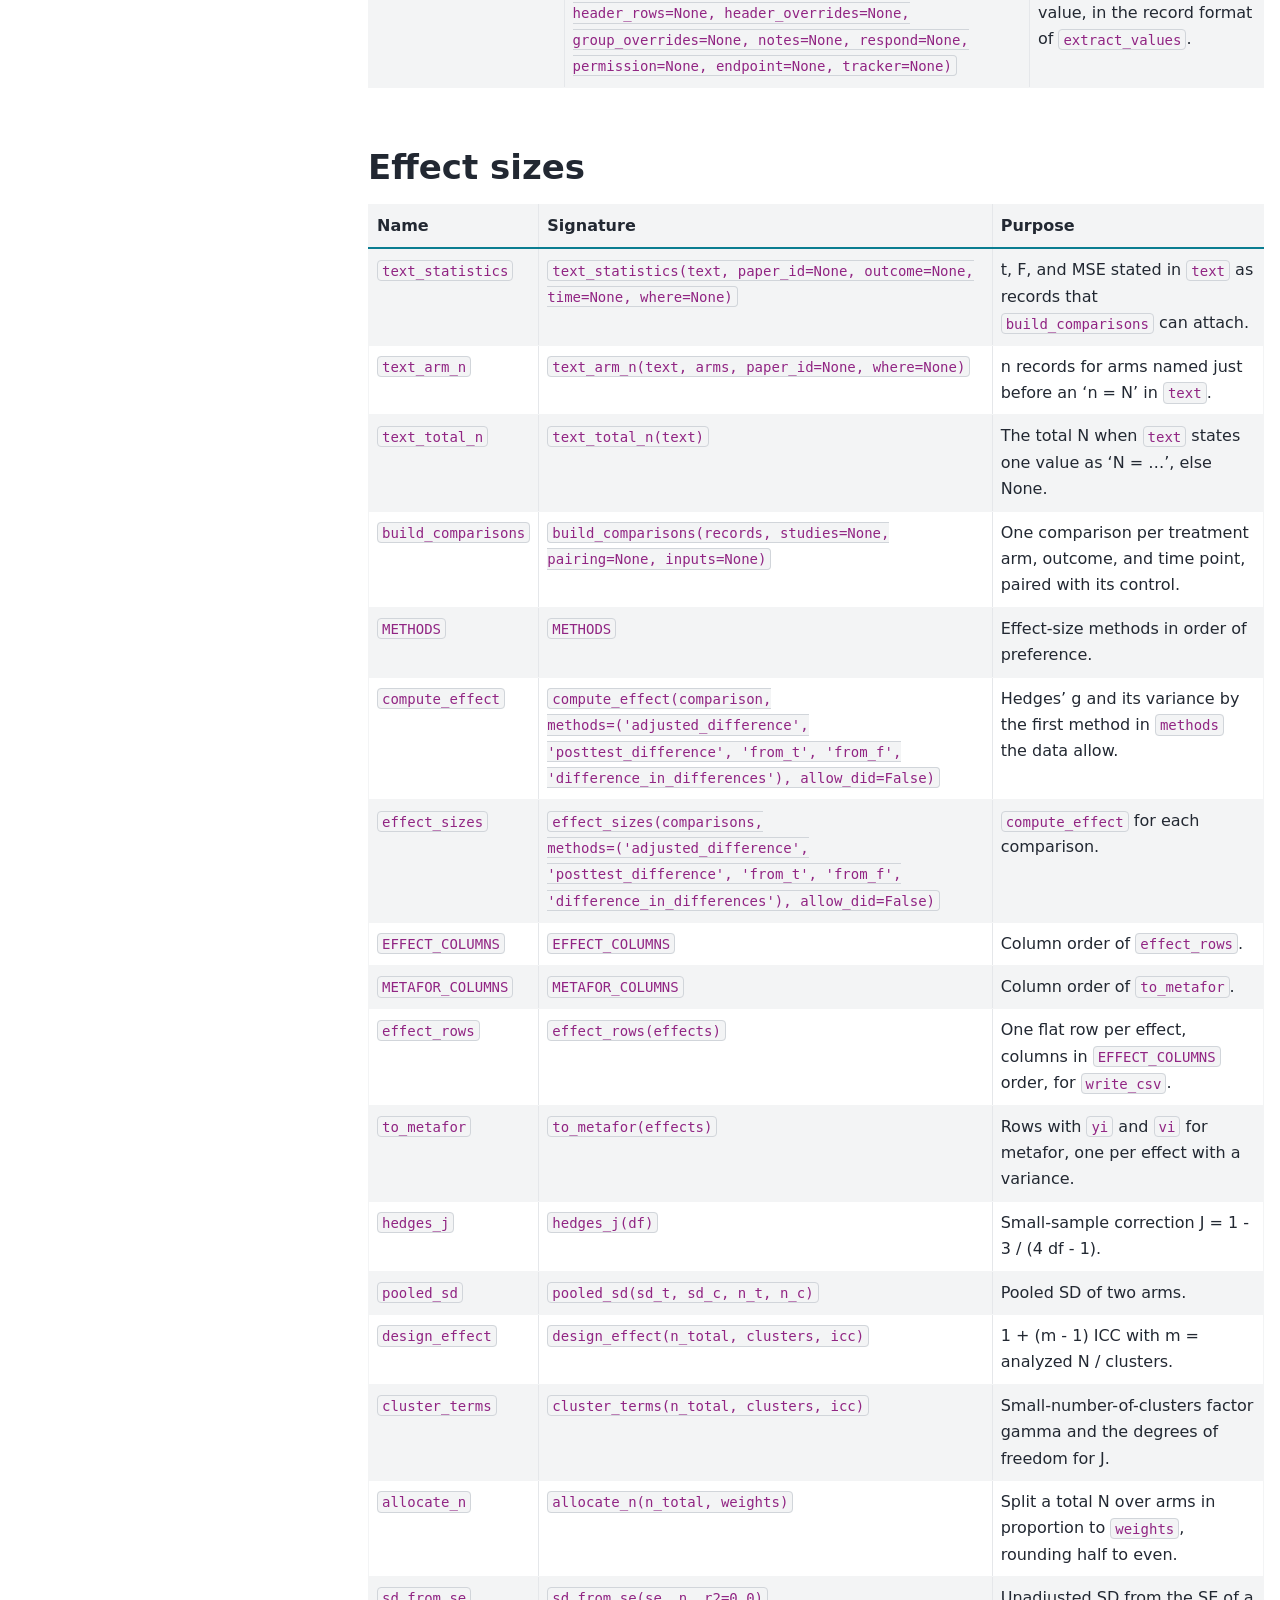
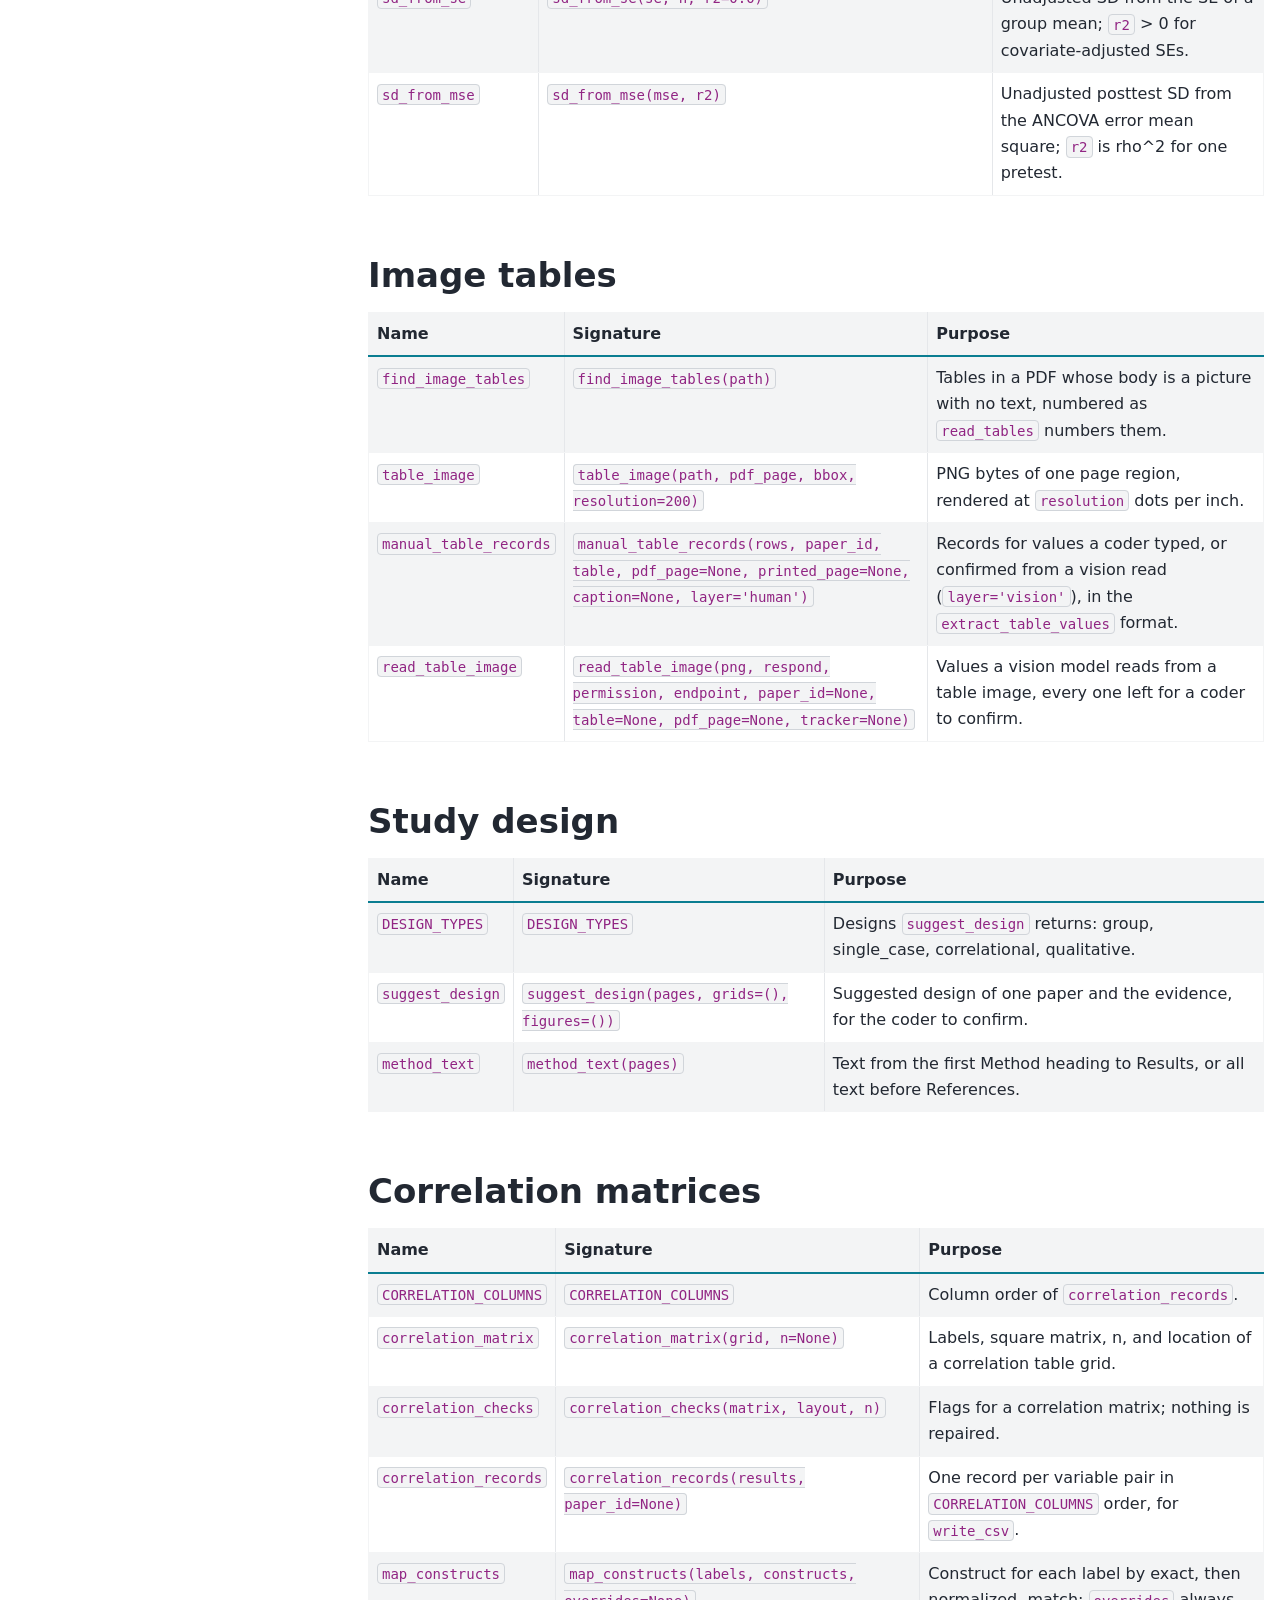
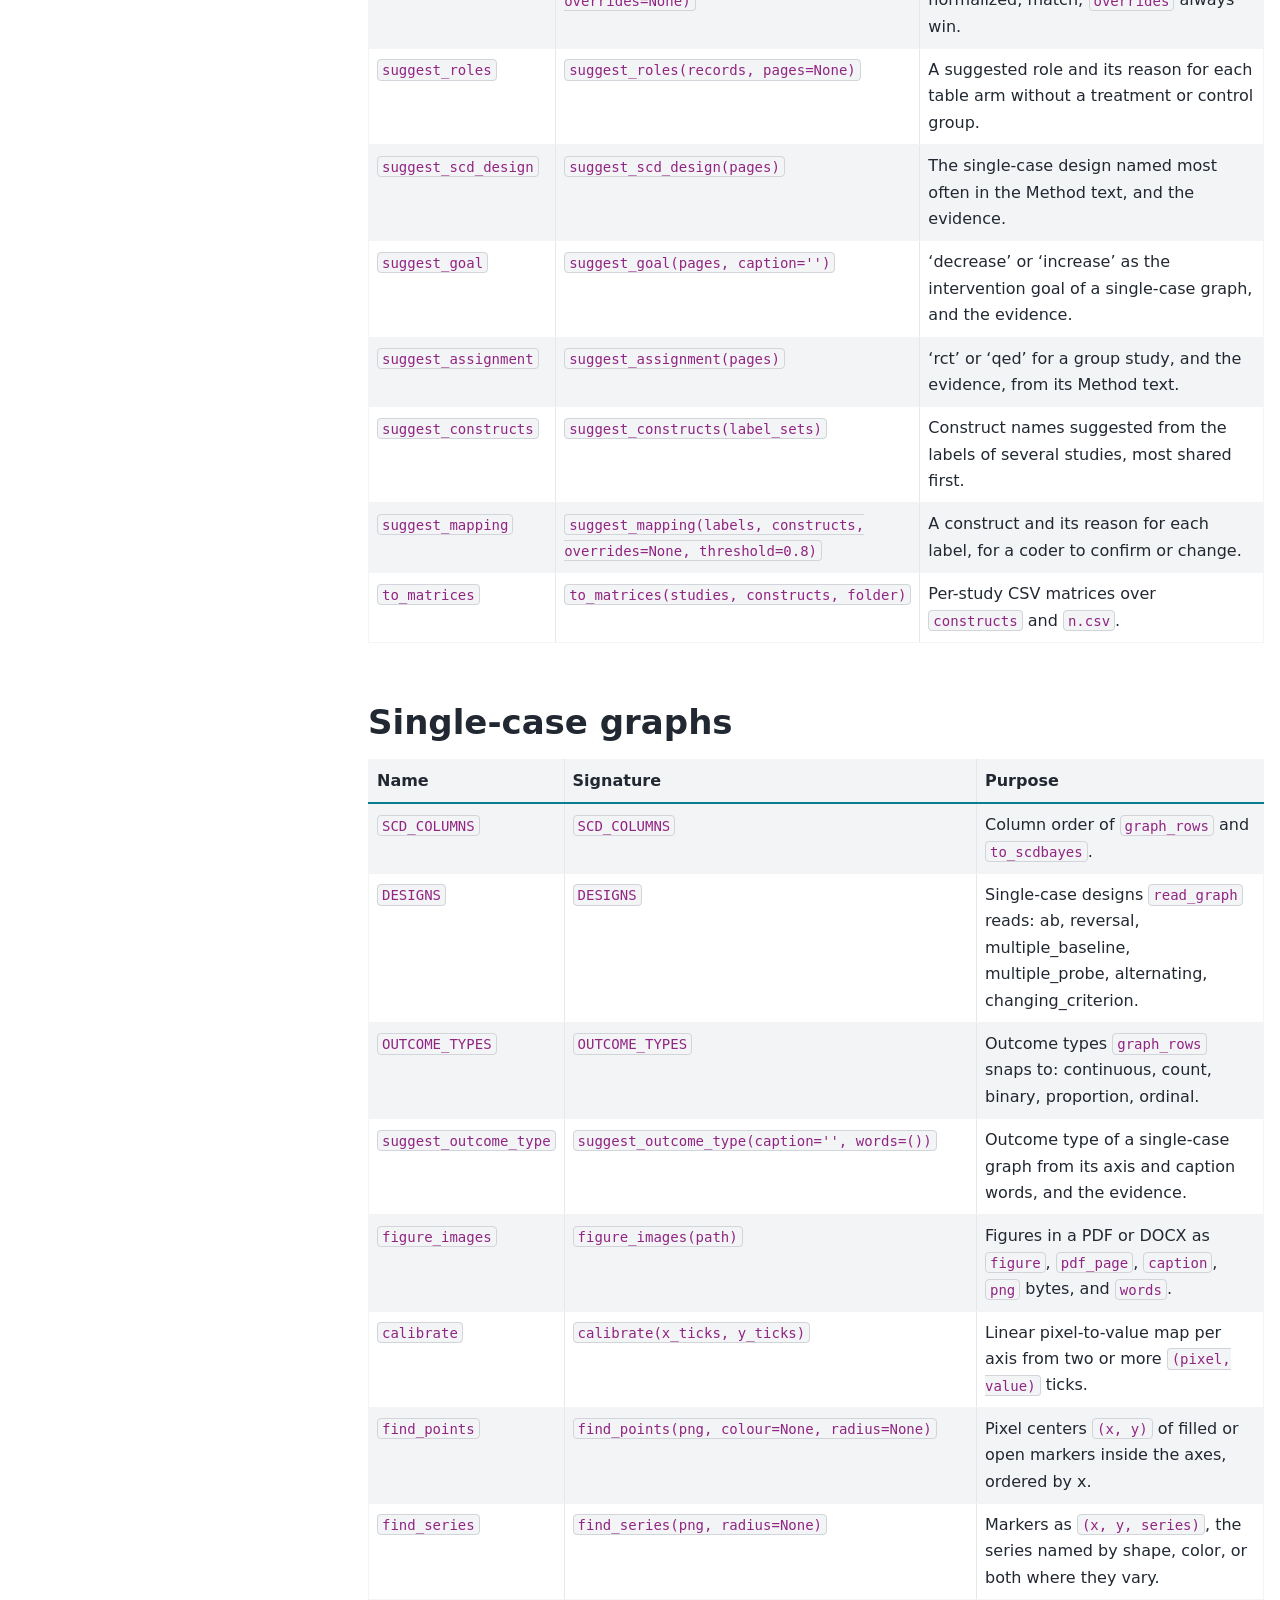
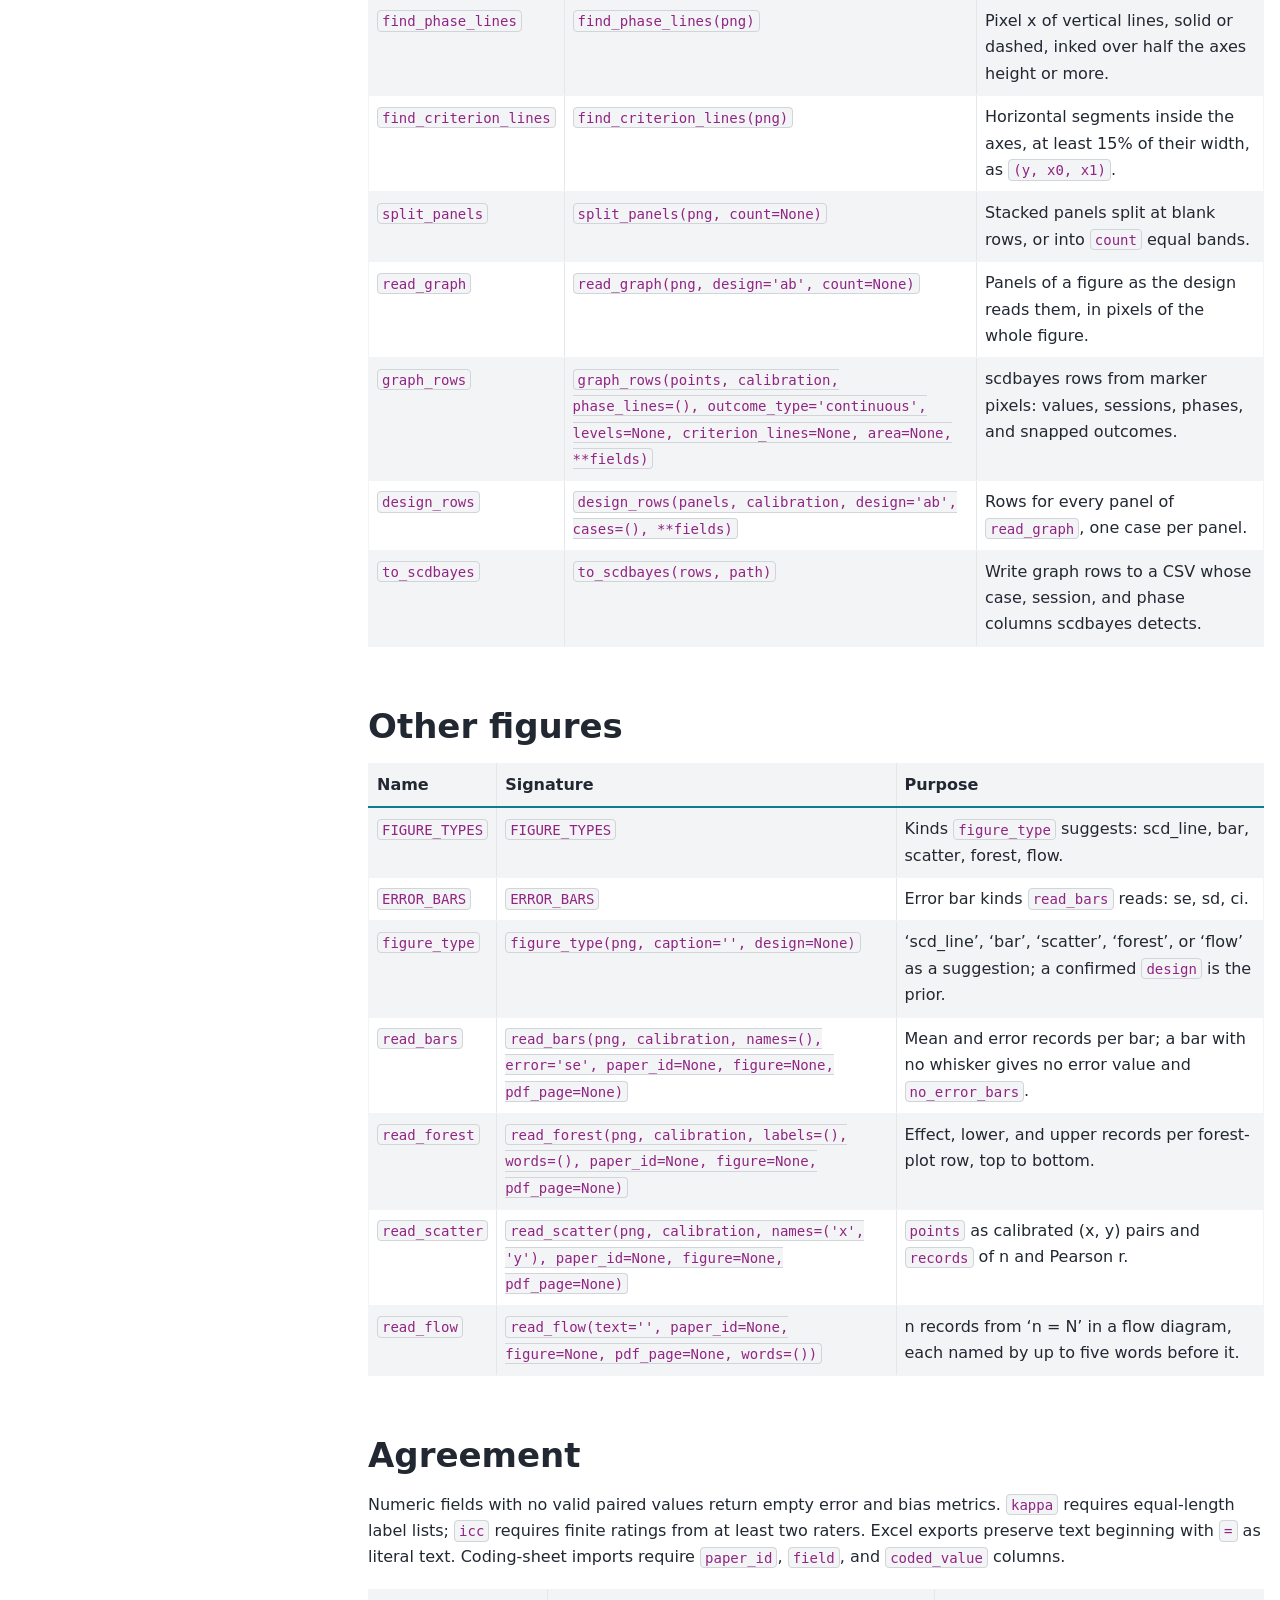
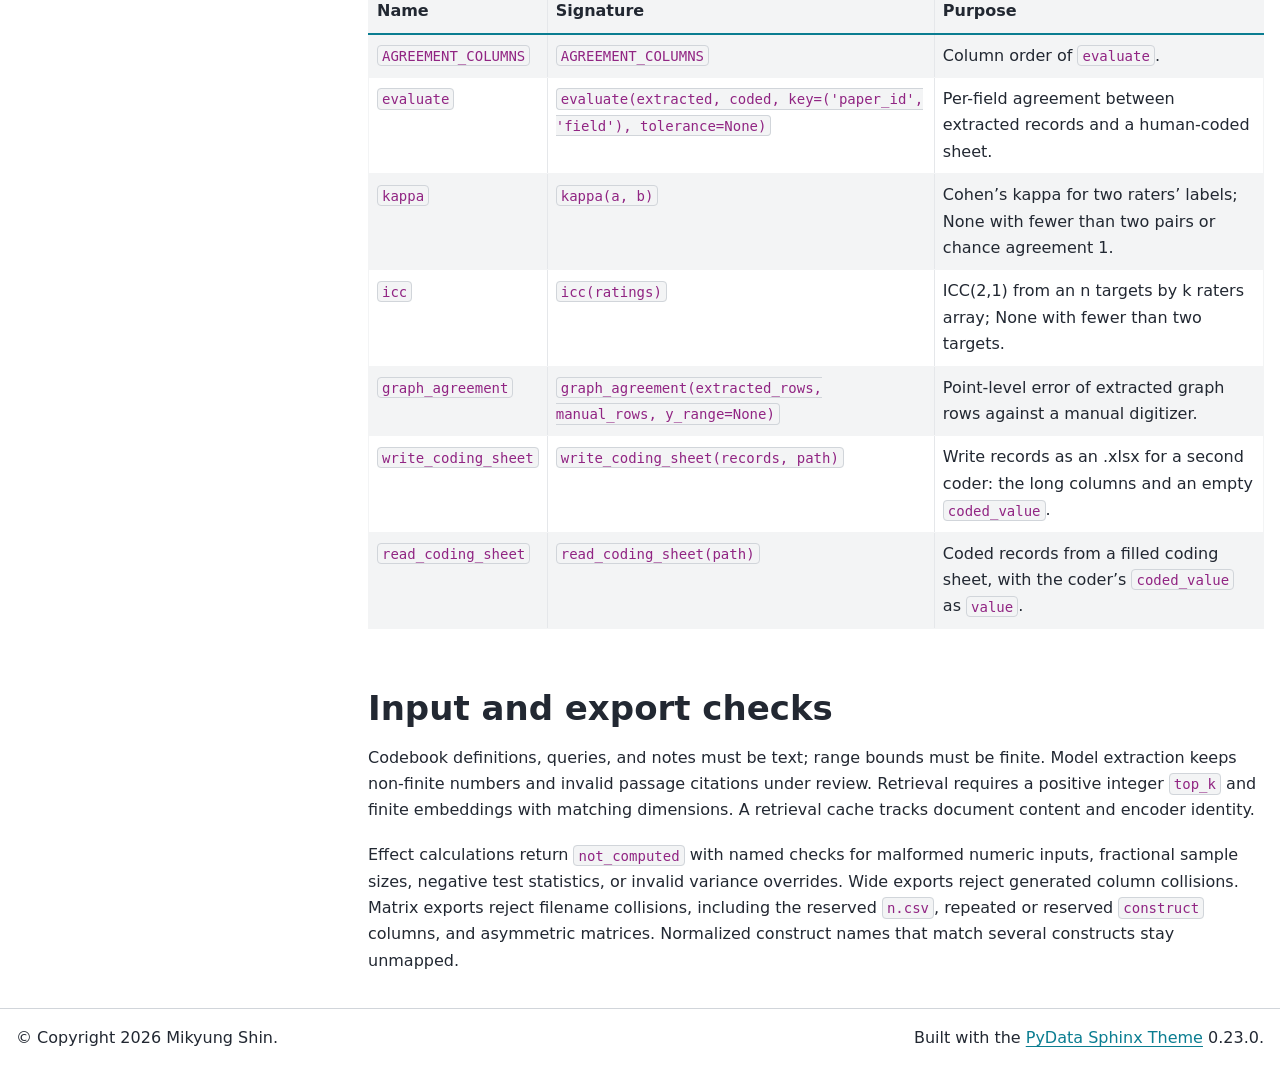
==== commit 20f71737: "Update the website" ====
--- a/docs/api.html
+++ b/docs/api.html
@@ -6,8 +6,9 @@
   <head>
     <meta charset="utf-8" />
     <meta name="viewport" content="width=device-width, initial-scale=1.0" /><meta name="viewport" content="width=device-width, initial-scale=1" />
-
-    <title>API Reference &#8212; pubextractor  documentation</title>
+<meta content="Functions in the pubextractor Python package for reading documents, extracting values, and computing effect sizes." name="description" />
+
+    <title>API Reference &#8212; pubextractor</title>
   
   
   
@@ -26,23 +27,24 @@
   </noscript>
   
   <!-- Loaded before other Sphinx assets -->
-  <link href="_static/styles/theme.css?digest=18bd87630a240e9c25be" rel="stylesheet" />
-<link href="_static/styles/pydata-sphinx-theme.css?digest=18bd87630a240e9c25be" rel="stylesheet" />
-
-    <link rel="stylesheet" type="text/css" href="_static/pygments.css?v=8f2a1f02" />
-    <link rel="stylesheet" type="text/css" href="_static/custom.css?v=bf69dc6d" />
+  <link href="_static/styles/theme.css" rel="stylesheet" />
+<link href="_static/styles/pydata-sphinx-theme.css" rel="stylesheet" />
+
+    <link rel="stylesheet" type="text/css" href="_static/pygments.css" />
+    <link rel="stylesheet" type="text/css" href="_static/custom.css" />
   
   <!-- So that users can add custom icons -->
-  <script defer src="_static/scripts/fontawesome.js?digest=18bd87630a240e9c25be"></script>
+  <script defer src="_static/scripts/fontawesome.js"></script>
   <!-- Pre-loaded scripts that we'll load fully later -->
-  <link rel="preload" as="script" href="_static/scripts/bootstrap.js?digest=18bd87630a240e9c25be" />
-<link rel="preload" as="script" href="_static/scripts/pydata-sphinx-theme.js?digest=18bd87630a240e9c25be" />
-
-    <script src="_static/documentation_options.js?v=7f41d439"></script>
-    <script src="_static/doctools.js?v=fd6eb6e6"></script>
-    <script src="_static/sphinx_highlight.js?v=6ffebe34"></script>
+  <link rel="preload" as="script" href="_static/scripts/bootstrap.js" />
+<link rel="preload" as="script" href="_static/scripts/pydata-sphinx-theme.js" />
+
+    <script src="_static/documentation_options.js"></script>
+    <script src="_static/doctools.js"></script>
+    <script src="_static/sphinx_highlight.js"></script>
     <script>DOCUMENTATION_OPTIONS.pagename = 'api';</script>
     <script>DOCUMENTATION_OPTIONS.search_as_you_type = false;</script>
+    <link rel="canonical" href="https://mshin77.github.io/pubextractor/api.html" />
     <link rel="index" title="Index" href="genindex.html" />
     <link rel="search" title="Search" href="search.html" />
     <link rel="next" title="Changelog" href="changelog.html" />
@@ -122,8 +124,8 @@
       
     
     
-    <img src="_static/logo.svg" class="logo__image only-light" alt="pubextractor  documentation - Home"/>
-    <img src="_static/logo.svg" class="logo__image only-dark pst-js-only" alt="pubextractor  documentation - Home"/>
+    <img src="_static/logo.svg" class="logo__image only-light" alt="pubextractor - Home"/>
+    <img src="_static/logo.svg" class="logo__image only-dark pst-js-only" alt="pubextractor - Home"/>
   
   
 </a></div>
@@ -140,28 +142,28 @@
     
 <li class="nav-item ">
   <a class="nav-link nav-internal" href="getting-started.html">
-    Getting Started
+    Quick start
   </a>
 </li>
 
 
 <li class="nav-item ">
   <a class="nav-link nav-internal" href="vignettes/using-the-app.html">
-    Using the App
+    Using the app
   </a>
 </li>
 
 
 <li class="nav-item current active">
   <a class="nav-link nav-internal" href="#" aria-current="page">
-    API Reference
+    API
   </a>
 </li>
 
 
 <li class="nav-item ">
   <a class="nav-link nav-internal" href="changelog.html">
-    Changelog
+    News
   </a>
 </li>
 
@@ -265,28 +267,28 @@
     
 <li class="nav-item ">
   <a class="nav-link nav-internal" href="getting-started.html">
-    Getting Started
+    Quick start
   </a>
 </li>
 
 
 <li class="nav-item ">
   <a class="nav-link nav-internal" href="vignettes/using-the-app.html">
-    Using the App
+    Using the app
   </a>
 </li>
 
 
 <li class="nav-item current active">
   <a class="nav-link nav-internal" href="#" aria-current="page">
-    API Reference
+    API
   </a>
 </li>
 
 
 <li class="nav-item ">
   <a class="nav-link nav-internal" href="changelog.html">
-    Changelog
+    News
   </a>
 </li>
 
@@ -429,9 +431,9 @@
                 <article class="bd-article">
                   
   <section id="api-reference">
-<h1>API Reference<a class="headerlink" href="#api-reference" title="Link to this heading">#</a></h1>
+<h1>API Reference<a class="headerlink" href="#api-reference" title="Link to this heading"></a></h1>
 <section id="reading-documents">
-<h2>Reading documents<a class="headerlink" href="#reading-documents" title="Link to this heading">#</a></h2>
+<h2>Reading documents<a class="headerlink" href="#reading-documents" title="Link to this heading"></a></h2>
 <div class="pst-scrollable-table-container"><table class="table">
 <thead>
 <tr class="row-odd"><th class="head"><p>Name</p></th>
@@ -497,7 +499,7 @@
 </div>
 </section>
 <section id="codebook-and-extraction">
-<h2>Codebook and extraction<a class="headerlink" href="#codebook-and-extraction" title="Link to this heading">#</a></h2>
+<h2>Codebook and extraction<a class="headerlink" href="#codebook-and-extraction" title="Link to this heading"></a></h2>
 <div class="pst-scrollable-table-container"><table class="table">
 <thead>
 <tr class="row-odd"><th class="head"><p>Name</p></th>
@@ -547,7 +549,7 @@
 </div>
 </section>
 <section id="evidence-and-search">
-<h2>Evidence and search<a class="headerlink" href="#evidence-and-search" title="Link to this heading">#</a></h2>
+<h2>Evidence and search<a class="headerlink" href="#evidence-and-search" title="Link to this heading"></a></h2>
 <div class="pst-scrollable-table-container"><table class="table">
 <thead>
 <tr class="row-odd"><th class="head"><p>Name</p></th>
@@ -597,7 +599,7 @@
 </div>
 </section>
 <section id="retrieval-and-confidence">
-<h2>Retrieval and confidence<a class="headerlink" href="#retrieval-and-confidence" title="Link to this heading">#</a></h2>
+<h2>Retrieval and confidence<a class="headerlink" href="#retrieval-and-confidence" title="Link to this heading"></a></h2>
 <div class="pst-scrollable-table-container"><table class="table">
 <thead>
 <tr class="row-odd"><th class="head"><p>Name</p></th>
@@ -651,7 +653,7 @@
 </div>
 </section>
 <section id="license-and-providers">
-<h2>License and providers<a class="headerlink" href="#license-and-providers" title="Link to this heading">#</a></h2>
+<h2>License and providers<a class="headerlink" href="#license-and-providers" title="Link to this heading"></a></h2>
 <div class="pst-scrollable-table-container"><table class="table">
 <thead>
 <tr class="row-odd"><th class="head"><p>Name</p></th>
@@ -701,7 +703,7 @@
 </div>
 </section>
 <section id="provenance">
-<h2>Provenance<a class="headerlink" href="#provenance" title="Link to this heading">#</a></h2>
+<h2>Provenance<a class="headerlink" href="#provenance" title="Link to this heading"></a></h2>
 <div class="pst-scrollable-table-container"><table class="table">
 <thead>
 <tr class="row-odd"><th class="head"><p>Name</p></th>
@@ -795,7 +797,7 @@
 </div>
 </section>
 <section id="table-values">
-<h2>Table values<a class="headerlink" href="#table-values" title="Link to this heading">#</a></h2>
+<h2>Table values<a class="headerlink" href="#table-values" title="Link to this heading"></a></h2>
 <div class="pst-scrollable-table-container"><table class="table">
 <thead>
 <tr class="row-odd"><th class="head"><p>Name</p></th>
@@ -829,7 +831,7 @@
 </div>
 </section>
 <section id="effect-sizes">
-<h2>Effect sizes<a class="headerlink" href="#effect-sizes" title="Link to this heading">#</a></h2>
+<h2>Effect sizes<a class="headerlink" href="#effect-sizes" title="Link to this heading"></a></h2>
 <div class="pst-scrollable-table-container"><table class="table">
 <thead>
 <tr class="row-odd"><th class="head"><p>Name</p></th>
@@ -915,7 +917,7 @@
 </div>
 </section>
 <section id="image-tables">
-<h2>Image tables<a class="headerlink" href="#image-tables" title="Link to this heading">#</a></h2>
+<h2>Image tables<a class="headerlink" href="#image-tables" title="Link to this heading"></a></h2>
 <div class="pst-scrollable-table-container"><table class="table">
 <thead>
 <tr class="row-odd"><th class="head"><p>Name</p></th>
@@ -945,7 +947,7 @@
 </div>
 </section>
 <section id="study-design">
-<h2>Study design<a class="headerlink" href="#study-design" title="Link to this heading">#</a></h2>
+<h2>Study design<a class="headerlink" href="#study-design" title="Link to this heading"></a></h2>
 <div class="pst-scrollable-table-container"><table class="table">
 <thead>
 <tr class="row-odd"><th class="head"><p>Name</p></th>
@@ -971,7 +973,7 @@
 </div>
 </section>
 <section id="correlation-matrices">
-<h2>Correlation matrices<a class="headerlink" href="#correlation-matrices" title="Link to this heading">#</a></h2>
+<h2>Correlation matrices<a class="headerlink" href="#correlation-matrices" title="Link to this heading"></a></h2>
 <div class="pst-scrollable-table-container"><table class="table">
 <thead>
 <tr class="row-odd"><th class="head"><p>Name</p></th>
@@ -1033,7 +1035,7 @@
 </div>
 </section>
 <section id="single-case-graphs">
-<h2>Single-case graphs<a class="headerlink" href="#single-case-graphs" title="Link to this heading">#</a></h2>
+<h2>Single-case graphs<a class="headerlink" href="#single-case-graphs" title="Link to this heading"></a></h2>
 <div class="pst-scrollable-table-container"><table class="table">
 <thead>
 <tr class="row-odd"><th class="head"><p>Name</p></th>
@@ -1107,7 +1109,7 @@
 </div>
 </section>
 <section id="other-figures">
-<h2>Other figures<a class="headerlink" href="#other-figures" title="Link to this heading">#</a></h2>
+<h2>Other figures<a class="headerlink" href="#other-figures" title="Link to this heading"></a></h2>
 <div class="pst-scrollable-table-container"><table class="table">
 <thead>
 <tr class="row-odd"><th class="head"><p>Name</p></th>
@@ -1149,7 +1151,7 @@
 </div>
 </section>
 <section id="agreement">
-<h2>Agreement<a class="headerlink" href="#agreement" title="Link to this heading">#</a></h2>
+<h2>Agreement<a class="headerlink" href="#agreement" title="Link to this heading"></a></h2>
 <p>Numeric fields with no valid paired values return empty error and bias metrics. <code class="docutils literal notranslate"><span class="pre">kappa</span></code>
 requires equal-length label lists; <code class="docutils literal notranslate"><span class="pre">icc</span></code> requires finite ratings from at least two raters.
 Excel exports preserve text beginning with <code class="docutils literal notranslate"><span class="pre">=</span></code> as literal text. Coding-sheet imports
@@ -1195,7 +1197,7 @@
 </div>
 </section>
 <section id="input-and-export-checks">
-<h2>Input and export checks<a class="headerlink" href="#input-and-export-checks" title="Link to this heading">#</a></h2>
+<h2>Input and export checks<a class="headerlink" href="#input-and-export-checks" title="Link to this heading"></a></h2>
 <p>Codebook definitions, queries, and notes must be text; range bounds must be finite.
 Model extraction keeps non-finite numbers and invalid passage citations under review.
 Retrieval requires a positive integer <code class="docutils literal notranslate"><span class="pre">top_k</span></code> and finite embeddings with matching
@@ -1231,8 +1233,8 @@
   </div>
   
   <!-- Scripts loaded after <body> so the DOM is not blocked -->
-  <script defer src="_static/scripts/bootstrap.js?digest=18bd87630a240e9c25be"></script>
-<script defer src="_static/scripts/pydata-sphinx-theme.js?digest=18bd87630a240e9c25be"></script>
+  <script defer src="_static/scripts/bootstrap.js"></script>
+<script defer src="_static/scripts/pydata-sphinx-theme.js"></script>
 
   <footer class="bd-footer">
 <div class="bd-footer__inner bd-page-width">
--- a/docs/_static/custom.css
+++ b/docs/_static/custom.css
@@ -2,3 +2,49 @@
     --pst-color-link: #2A6FA8;
     --pst-color-link-hover: #1A4A73;
 }
+
+.app-actions {
+    display: flex;
+    flex-wrap: wrap;
+    gap: 12px;
+    margin: 24px 0 12px;
+}
+.app-action {
+    display: inline-flex;
+    align-items: center;
+    min-height: 44px;
+    padding: 10px 18px;
+    border: 1px solid #2A6FA8;
+    border-radius: 6px;
+    text-decoration: none;
+    font-weight: 600;
+}
+.app-action.primary {
+    color: #fff;
+    background: #2A6FA8;
+}
+.app-action.primary:hover {
+    color: #fff;
+    background: #1A4A73;
+}
+.review-steps {
+    display: grid;
+    grid-template-columns: repeat(3, minmax(0, 1fr));
+    gap: 20px;
+    padding: 24px 0;
+    margin: 20px 0 12px;
+    border-top: 1px solid var(--pst-color-border);
+    border-bottom: 1px solid var(--pst-color-border);
+}
+.review-steps p {
+    margin: 8px 0 0;
+}
+@media (max-width: 700px) {
+    .review-steps {
+        grid-template-columns: minmax(0, 1fr);
+    }
+}
+
+.headerlink::after {
+    content: "#";
+}
